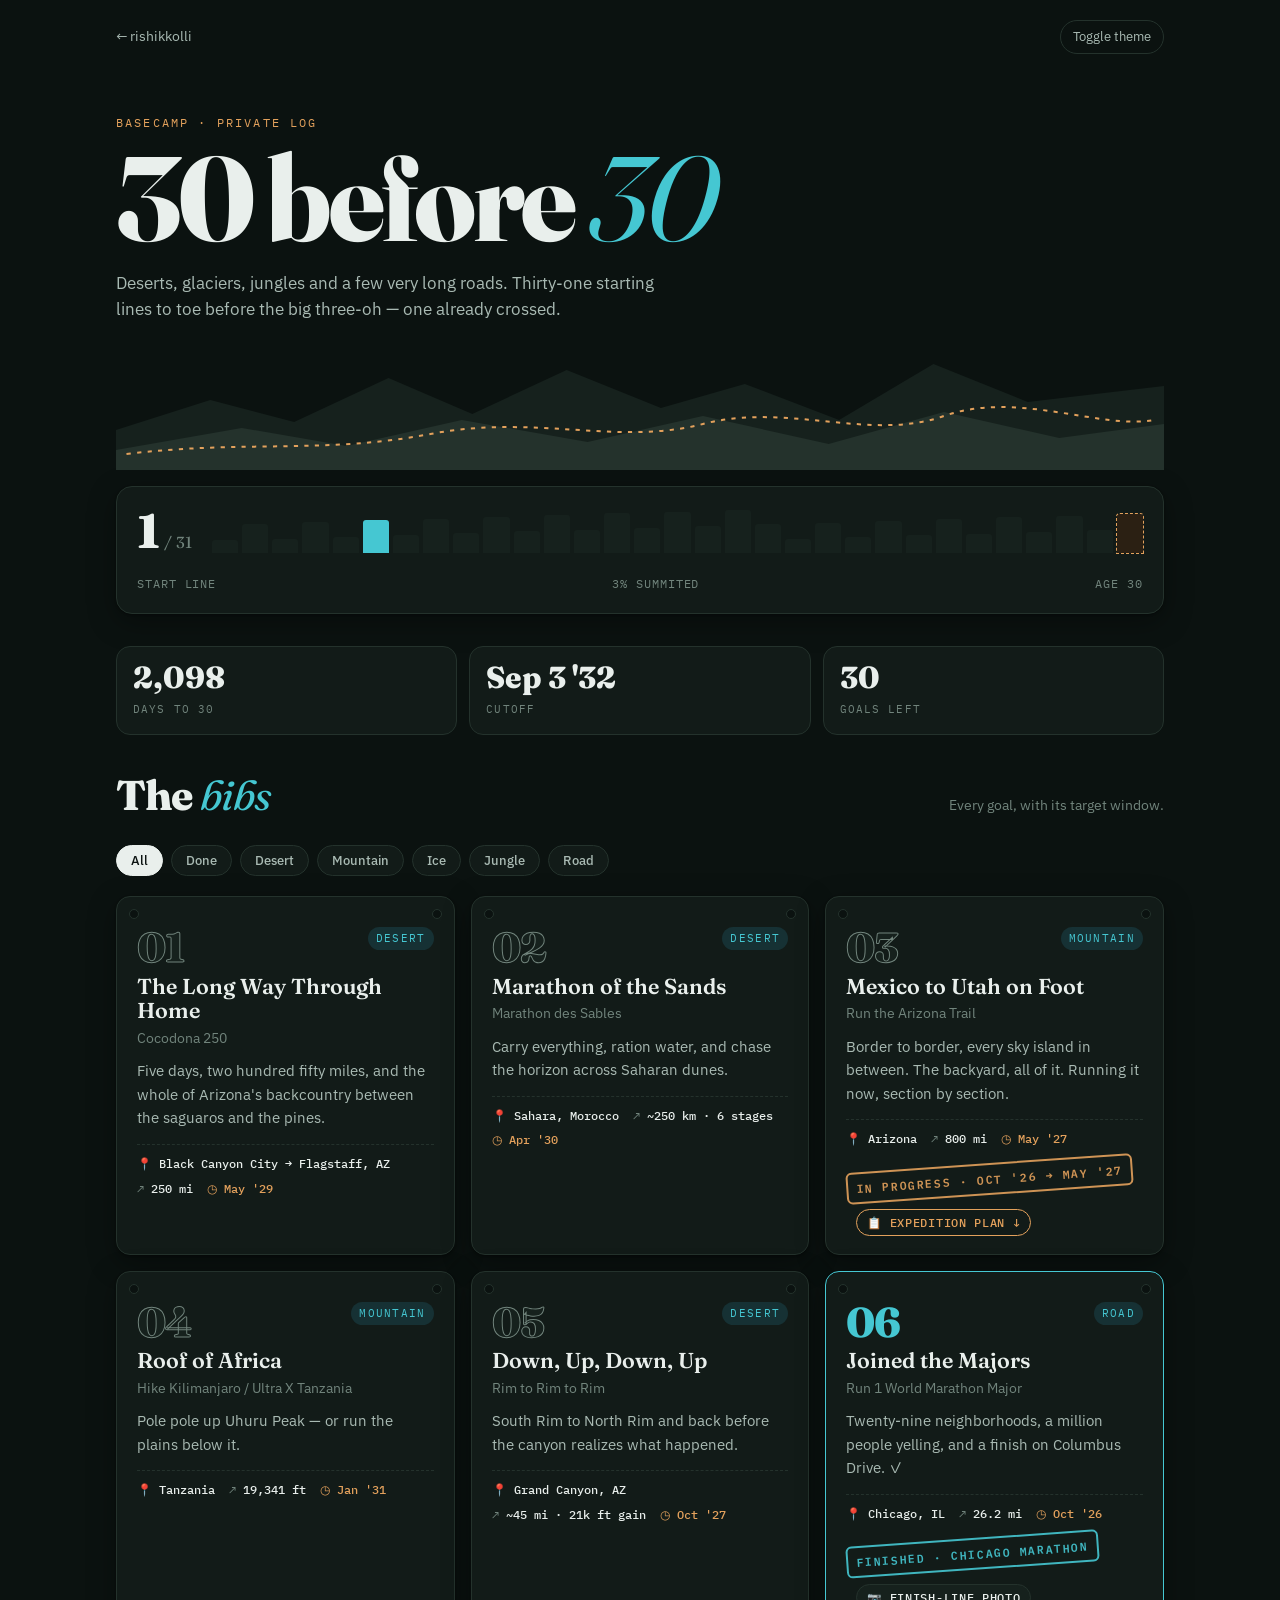
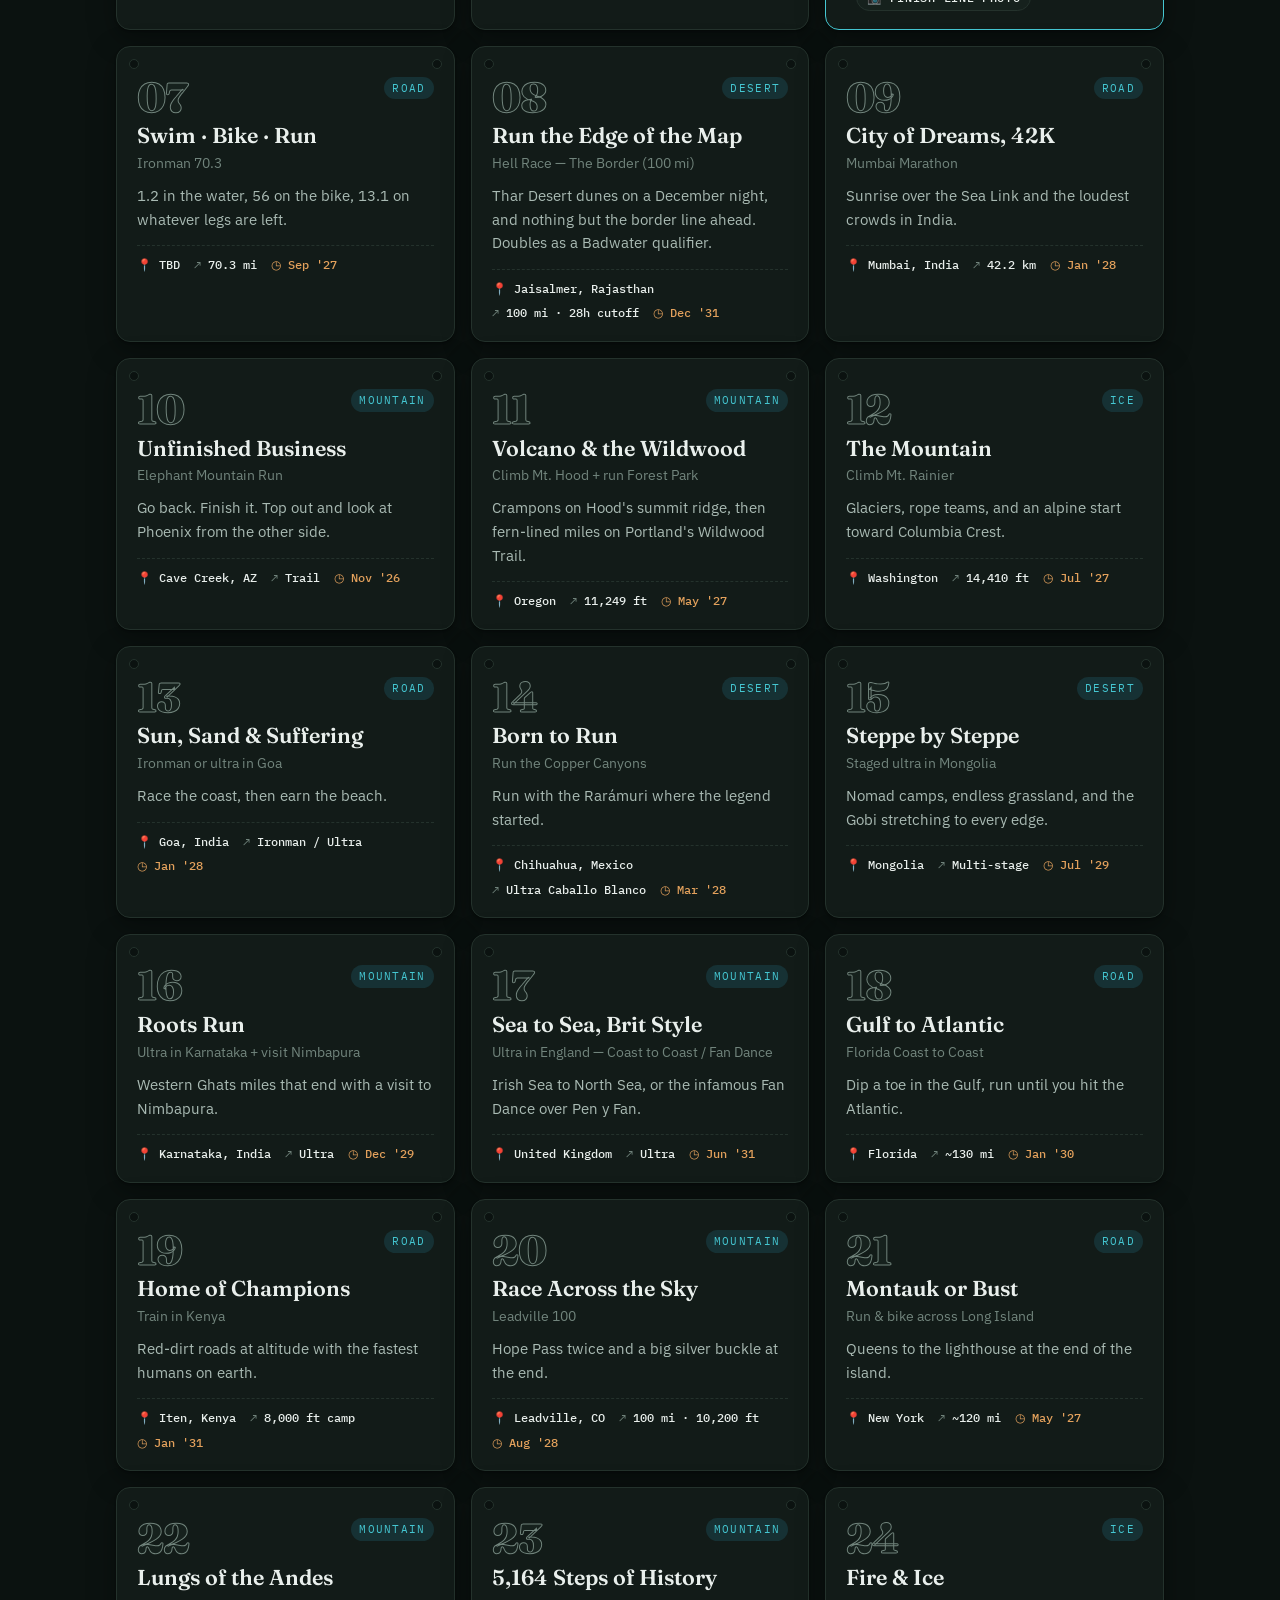
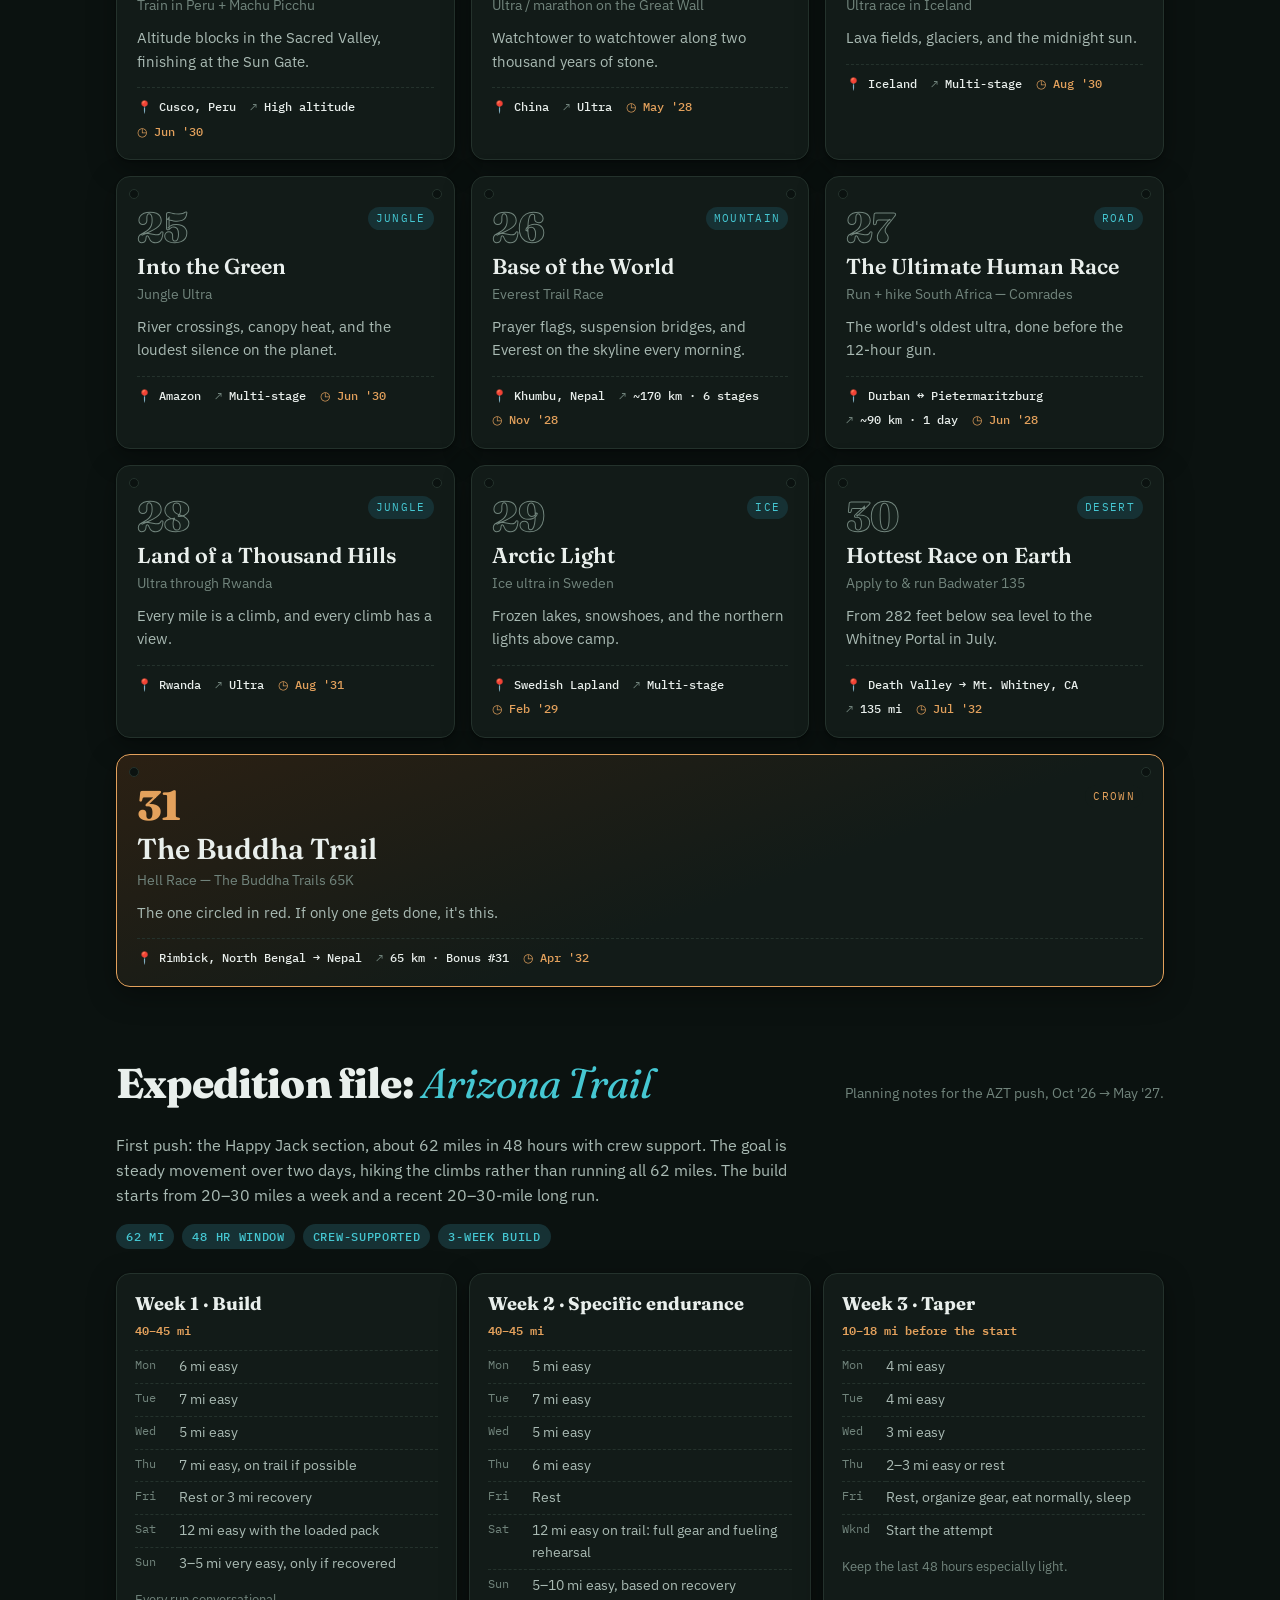
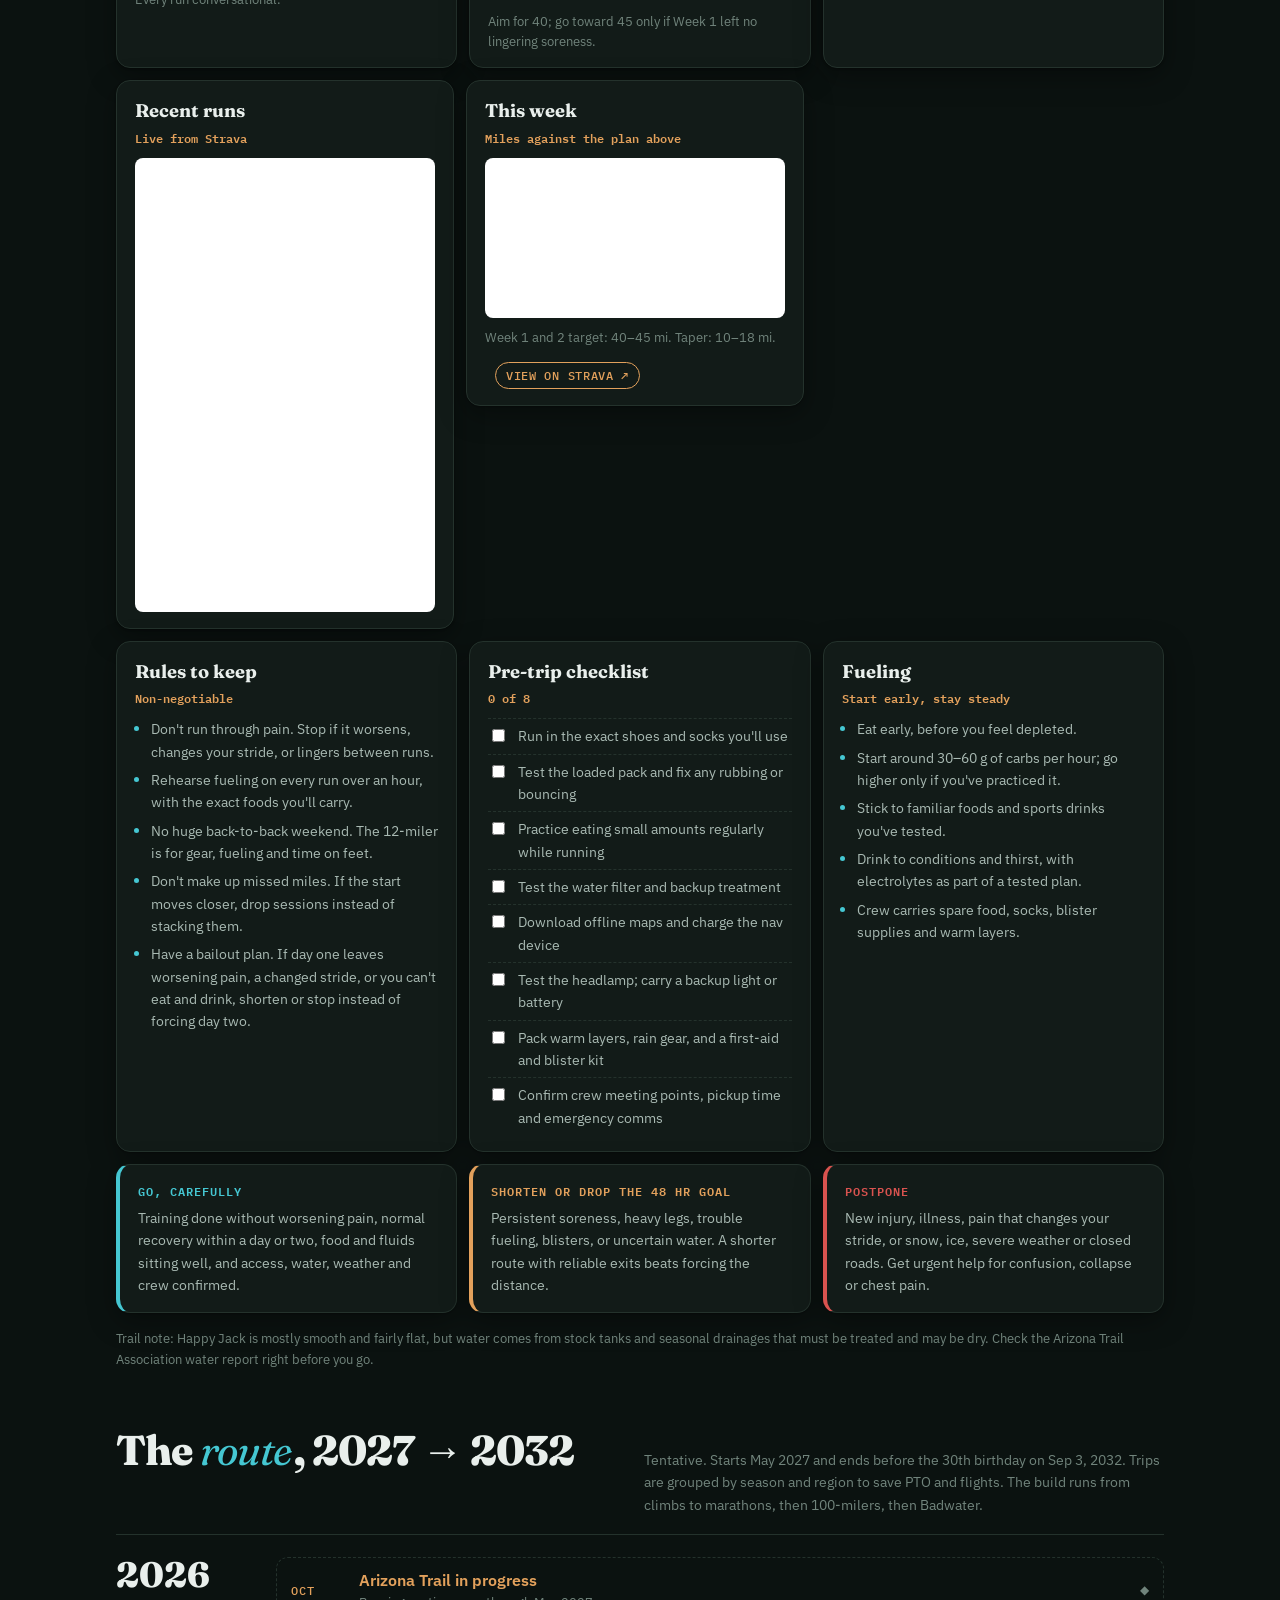
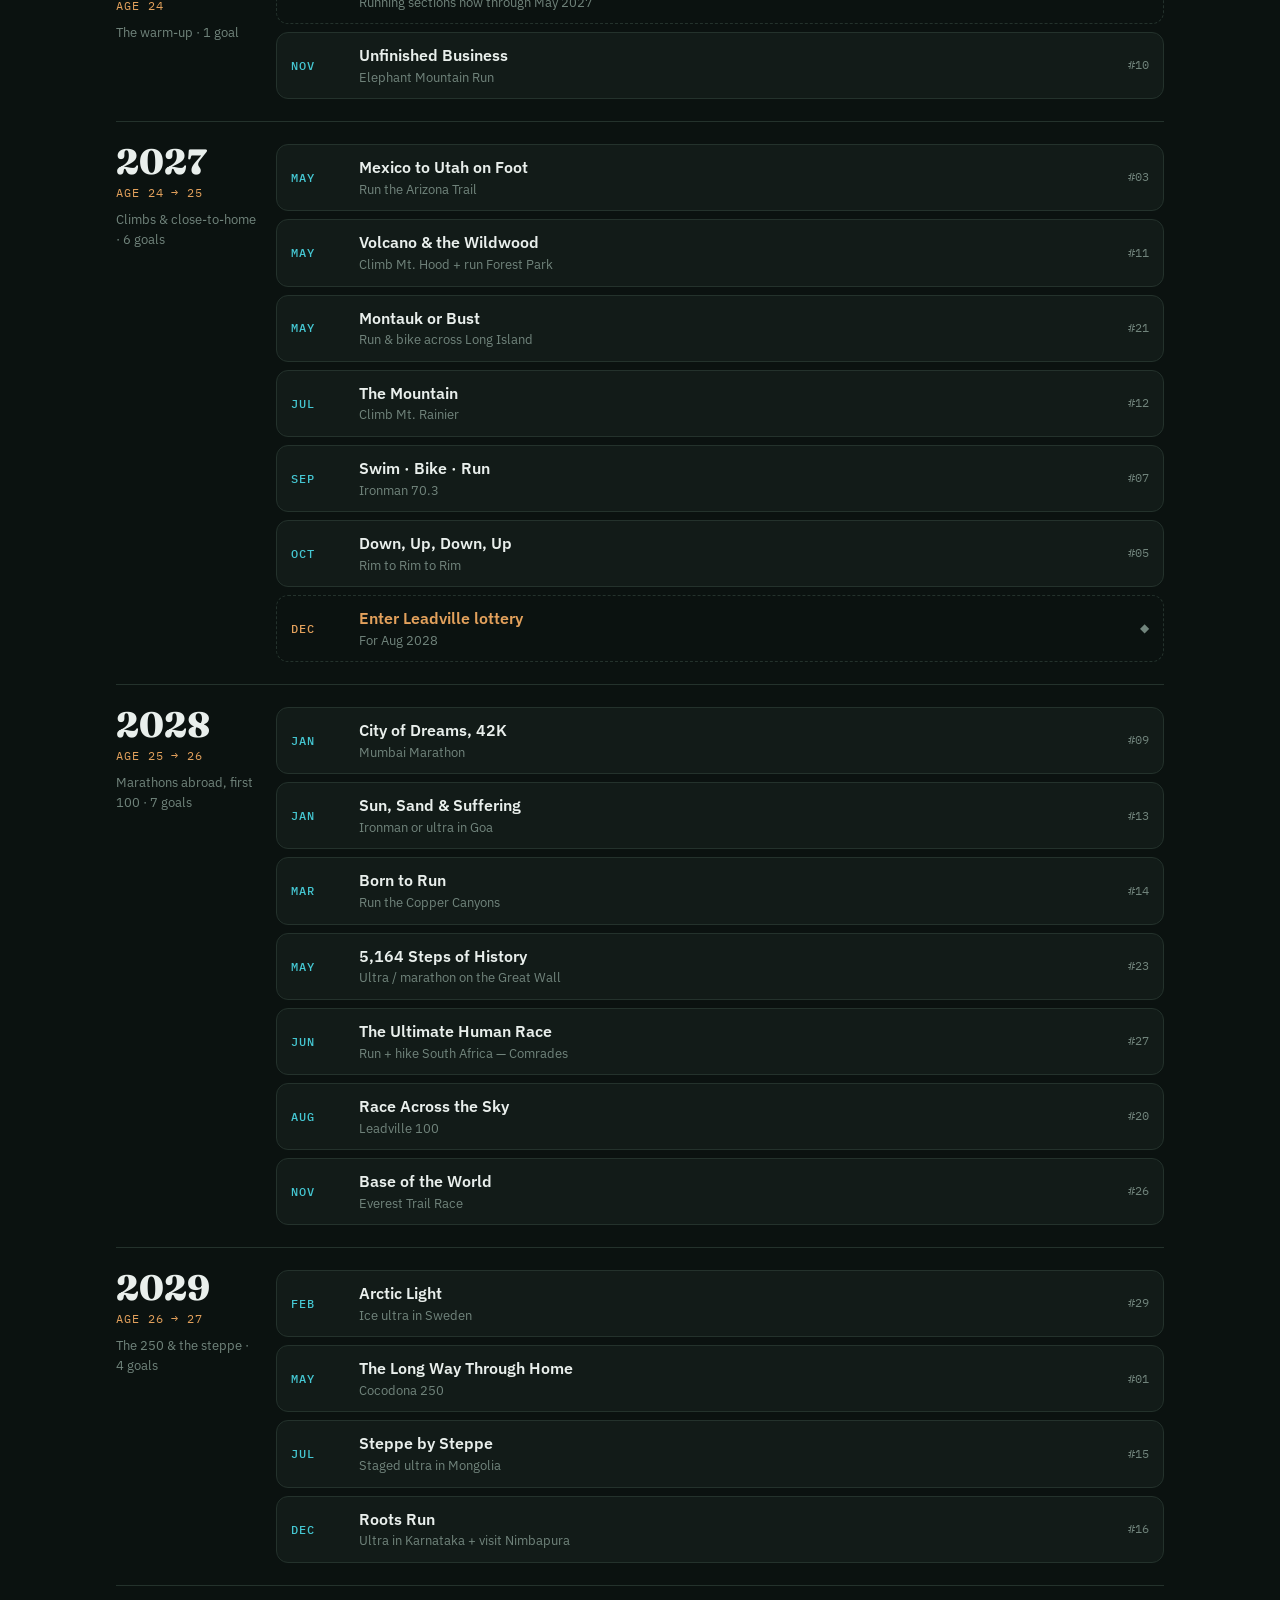
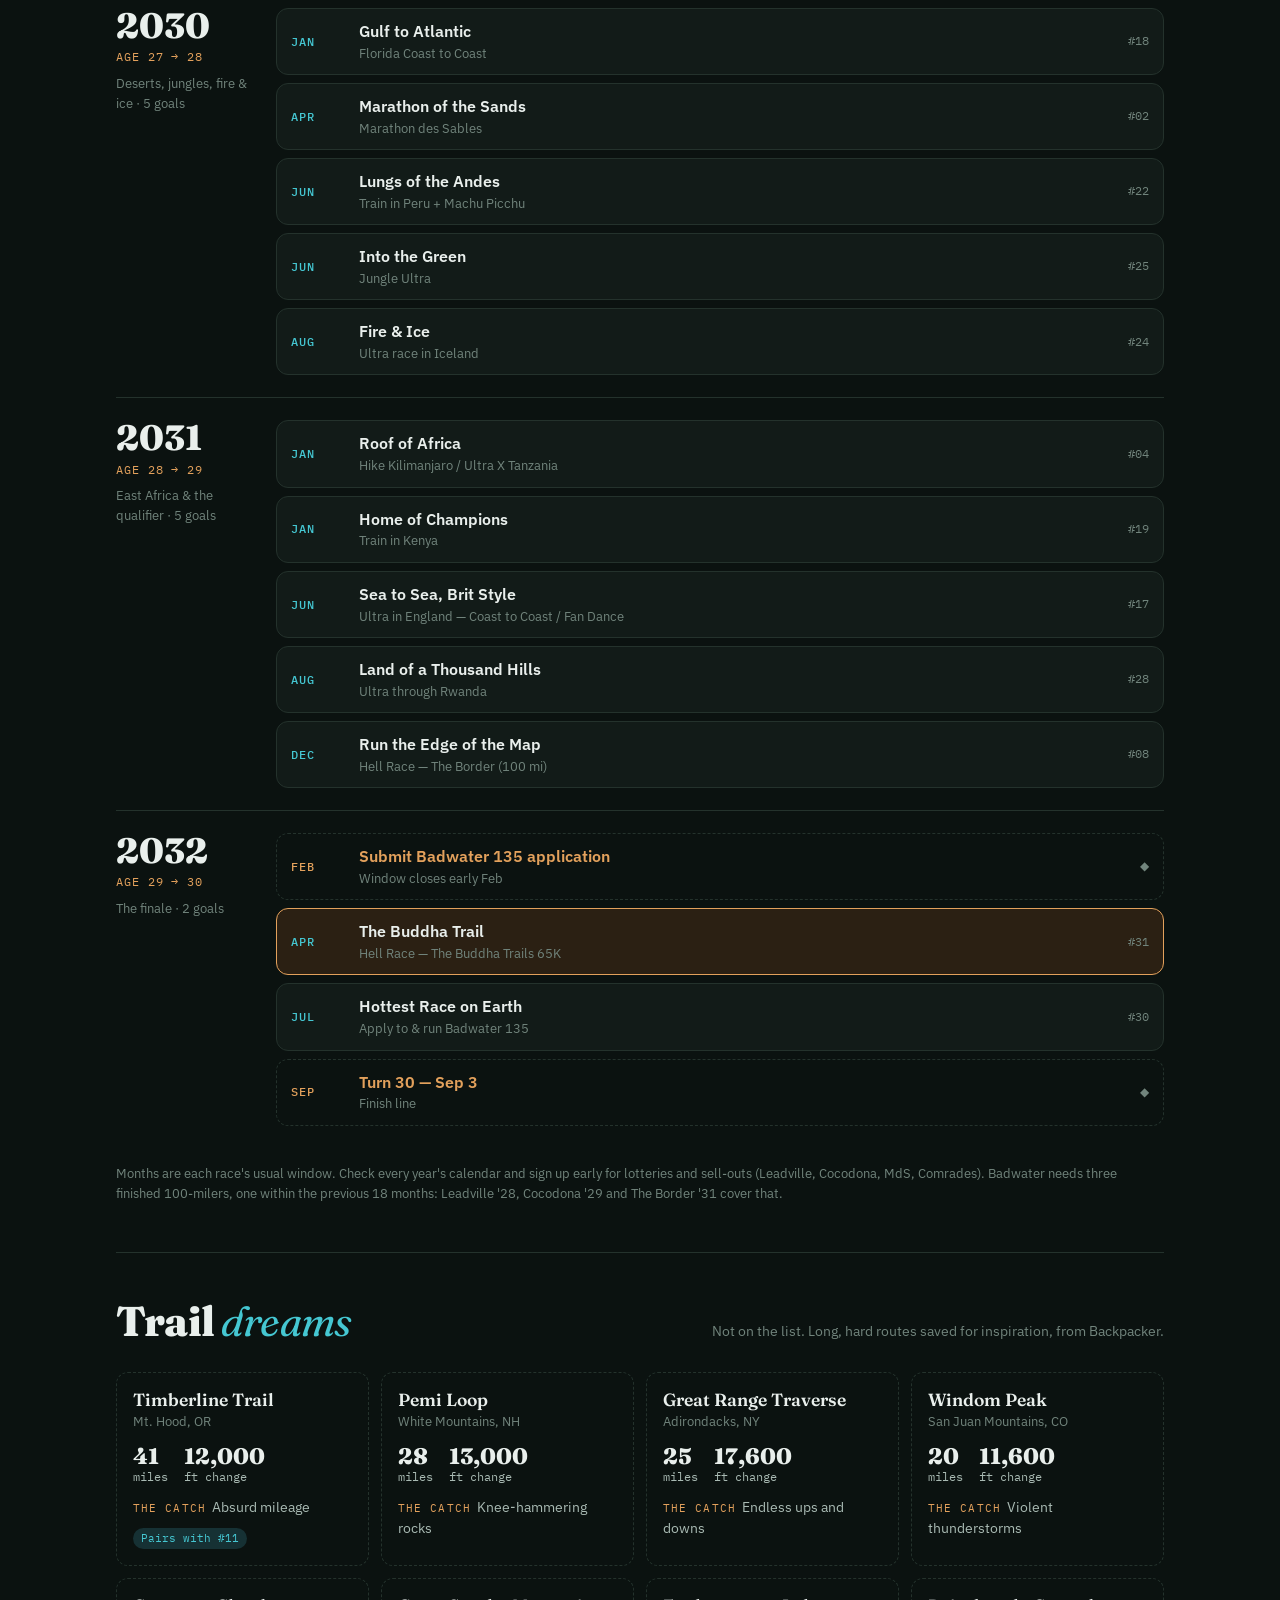
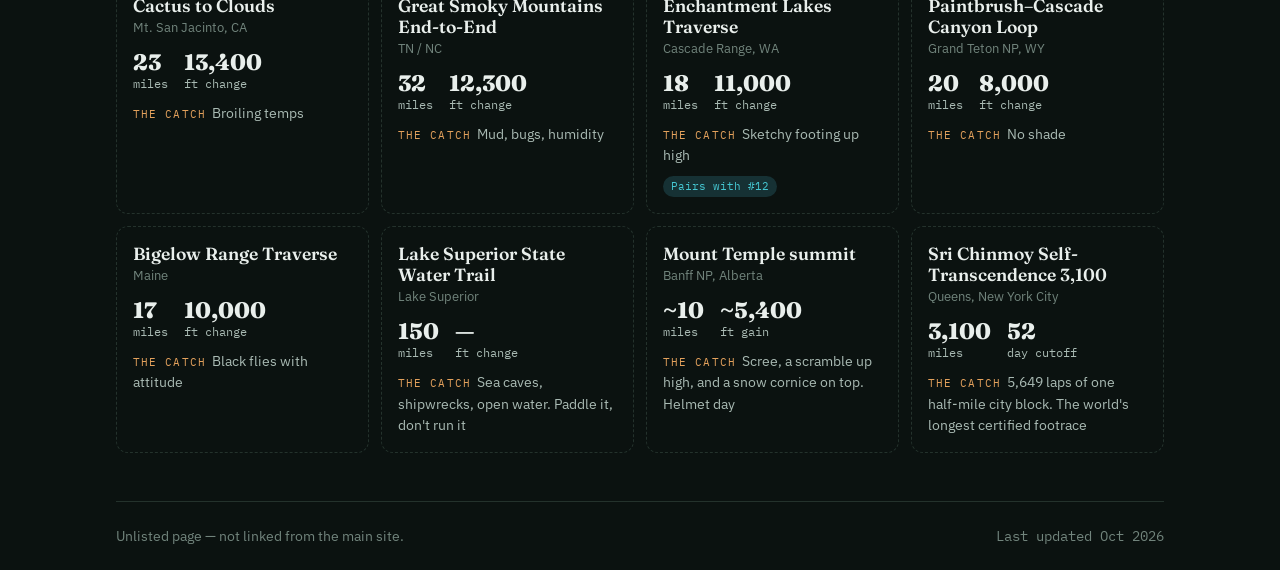
==== basecamp/index.html @ 57246eb9 "Basecamp: add Strava recent runs to AZT plan Co-Authored-By: Claude Opus 5.5 <noreply@anthropic.com>" ====
<!doctype html>
<html lang="en">
<head>
<meta charset="UTF-8" />
<meta name="viewport" content="width=device-width, initial-scale=1.0" />
<meta name="robots" content="noindex, nofollow, noarchive" />
<title>Basecamp · 30 Before 30</title>
<script>
  (function(){
    var theme = 'dark';
    try { var s = localStorage.getItem('theme'); if (s === 'dark' || s === 'light') theme = s; } catch(e){}
    document.documentElement.setAttribute('data-theme', theme);
  })();
</script>
<link rel="preconnect" href="https://fonts.googleapis.com">
<link rel="preconnect" href="https://fonts.gstatic.com" crossorigin>
<link href="https://fonts.googleapis.com/css2?family=Fraunces:ital,opsz,wght@0,9..144,400;0,9..144,600;0,9..144,800;1,9..144,400&family=IBM+Plex+Sans:wght@400;500;600&family=IBM+Plex+Mono:wght@400;500&display=swap" rel="stylesheet">
<style>
  :root{
    --bg:#F5F7F6; --surface:#FFFFFF; --surface-2:#EEF2F0;
    --ink:#16211E; --ink-soft:#48564F; --ink-faint:#7C8B84;
    --accent:#0E7C86; --accent-tint:#E3F1F1;
    --amber:#C97A2B; --amber-tint:#F7EADA;
    --line:#DCE3E0;
    --shadow:0 1px 2px rgba(15,30,26,.04),0 8px 24px rgba(15,30,26,.05);
  }
  @media (prefers-color-scheme: dark){
    :root:not([data-theme="light"]){
      --bg:#0B1210; --surface:#121B18; --surface-2:#16211D;
      --ink:#E9EFEC; --ink-soft:#A9BAB3; --ink-faint:#71847C;
      --accent:#45C7D2; --accent-tint:#163134;
      --amber:#E3A15C; --amber-tint:#2B2013;
      --line:#24322C;
      --shadow:0 1px 2px rgba(0,0,0,.3),0 8px 28px rgba(0,0,0,.35);
    }
  }
  :root[data-theme="dark"]{
    --bg:#0B1210; --surface:#121B18; --surface-2:#16211D;
    --ink:#E9EFEC; --ink-soft:#A9BAB3; --ink-faint:#71847C;
    --accent:#45C7D2; --accent-tint:#163134;
    --amber:#E3A15C; --amber-tint:#2B2013;
    --line:#24322C;
    --shadow:0 1px 2px rgba(0,0,0,.3),0 8px 28px rgba(0,0,0,.35);
  }
  *{box-sizing:border-box}
  @media (prefers-reduced-motion: reduce){*{animation:none!important;transition:none!important}}
  body{margin:0;background:var(--bg);color:var(--ink);font:16px/1.55 "IBM Plex Sans",ui-sans-serif,system-ui,sans-serif;-webkit-font-smoothing:antialiased}
  .wrap{max-width:1080px;margin:0 auto;padding:0 16px}
  .mono{font-family:"IBM Plex Mono",ui-monospace,Menlo,monospace}

  /* top bar */
  .bar{display:flex;justify-content:space-between;align-items:center;padding:20px 0}
  .bar a{color:var(--ink-soft);text-decoration:none;font-size:.85rem}
  .bar a:hover{color:var(--accent)}
  .toggle{background:none;border:1px solid var(--line);color:var(--ink-soft);border-radius:999px;padding:6px 12px;font:inherit;font-size:.8rem;cursor:pointer}

  /* hero */
  .hero{position:relative;padding:40px 0 24px;overflow:hidden}
  .eyebrow{font-family:"IBM Plex Mono",monospace;font-size:.75rem;letter-spacing:.18em;text-transform:uppercase;color:var(--amber)}
  h1{font-family:"Fraunces",Georgia,serif;font-weight:800;font-size:clamp(3rem,11vw,7.5rem);line-height:.9;letter-spacing:-.03em;margin:12px 0 18px}
  h1 em{font-style:italic;font-weight:400;color:var(--accent)}
  .lede{max-width:560px;color:var(--ink-soft);font-size:1.05rem;margin:0}
  .ridge{display:block;width:100%;height:120px;margin-top:28px;color:var(--line)}
  .ridge .far{fill:var(--surface-2)} .ridge .near{fill:var(--line)}
  .ridge .path{fill:none;stroke:var(--amber);stroke-width:2;stroke-dasharray:4 6}

  /* elevation progress */
  .progress{display:grid;grid-template-columns:auto 1fr;gap:20px;align-items:center;background:var(--surface);border:1px solid var(--line);border-radius:16px;padding:20px;box-shadow:var(--shadow);margin:-8px 0 32px}
  .count{font-family:"Fraunces",serif;font-size:3rem;font-weight:800;line-height:1}
  .count small{font-size:1rem;color:var(--ink-faint);font-weight:400}
  .track{display:flex;gap:4px;align-items:flex-end;height:44px}
  .track span{flex:1;background:var(--surface-2);border-radius:3px 3px 0 0;transition:background .2s}
  .track span.on{background:var(--accent)}
  .track span.crown{background:var(--amber-tint);outline:1px dashed var(--amber)}
  .plabel{grid-column:1/-1;display:flex;justify-content:space-between;font-family:"IBM Plex Mono",monospace;font-size:.72rem;color:var(--ink-faint);text-transform:uppercase;letter-spacing:.08em}

  /* filters */
  .filters{display:flex;flex-wrap:wrap;gap:8px;margin-bottom:20px}
  .chip{border:1px solid var(--line);background:var(--surface);color:var(--ink-soft);border-radius:999px;padding:6px 14px;font:500 .82rem "IBM Plex Sans",sans-serif;cursor:pointer}
  .chip[aria-pressed="true"]{background:var(--ink);color:var(--bg);border-color:var(--ink)}

  /* bib cards */
  .grid{display:grid;grid-template-columns:repeat(auto-fill,minmax(300px,1fr));gap:16px;padding-bottom:48px}
  .bib{position:relative;background:var(--surface);border:1px solid var(--line);border-radius:14px;padding:20px 20px 18px;box-shadow:var(--shadow);overflow:hidden;transition:transform .15s}
  .bib:hover{transform:translateY(-2px)}
  .bib::before,.bib::after{content:"";position:absolute;top:12px;width:8px;height:8px;border-radius:50%;background:var(--bg);border:1px solid var(--line)}
  .bib::before{left:12px}.bib::after{right:12px}
  .num{font-family:"Fraunces",serif;font-weight:800;font-size:2.6rem;line-height:1;color:var(--surface-2);-webkit-text-stroke:1px var(--ink-faint);letter-spacing:-.02em}
  .head{display:flex;justify-content:space-between;align-items:flex-start;gap:8px;margin:10px 0 6px}
  .terrain{font-family:"IBM Plex Mono",monospace;font-size:.68rem;letter-spacing:.12em;text-transform:uppercase;color:var(--accent);background:var(--accent-tint);padding:3px 8px;border-radius:999px;white-space:nowrap}
  .bib h3{font-family:"Fraunces",serif;font-size:1.35rem;line-height:1.15;font-weight:600;margin:0 0 4px}
  .real{font-size:.85rem;color:var(--ink-faint);margin:0 0 10px}
  .line{color:var(--ink-soft);font-size:.95rem;margin:0 0 14px}
  .meta{display:flex;flex-wrap:wrap;gap:6px 14px;font-family:"IBM Plex Mono",monospace;font-size:.75rem;color:var(--ink-faint);border-top:1px dashed var(--line);padding-top:10px}
  .meta b{color:var(--ink);font-weight:500}

  .bib.done{border-color:var(--accent)}
  .bib.done .num{color:var(--accent);-webkit-text-stroke:0}
  .stamp{display:inline-block;margin-top:14px;transform:rotate(-4deg);border:2px solid var(--accent);color:var(--accent);font:600 .72rem "IBM Plex Mono",monospace;letter-spacing:.14em;padding:4px 8px;border-radius:6px;text-transform:uppercase;opacity:.9;background:var(--surface)}

  .bib.crown{border:1px solid var(--amber);background:linear-gradient(160deg,var(--amber-tint),var(--surface) 60%);grid-column:1/-1}
  .bib.crown .num{color:var(--amber);-webkit-text-stroke:0}
  .bib.crown .terrain{color:var(--amber);background:var(--surface)}
  .bib.crown h3{font-size:1.8rem}

  /* section heads */
  .sec{display:flex;justify-content:space-between;align-items:baseline;flex-wrap:wrap;gap:8px;margin:8px 0 18px}
  .sec h2{font-family:"Fraunces",serif;font-weight:800;font-size:clamp(1.8rem,5vw,2.6rem);letter-spacing:-.02em;margin:0}
  .sec h2 em{font-style:italic;font-weight:400;color:var(--accent)}
  .sec p{margin:0;color:var(--ink-faint);font-size:.9rem;max-width:520px}

  /* countdown */
  .clock{display:grid;grid-template-columns:repeat(3,1fr);gap:12px;margin:0 0 28px}
  .clock div{background:var(--surface);border:1px solid var(--line);border-radius:14px;padding:14px 16px}
  .clock b{display:block;font-family:"Fraunces",serif;font-size:1.9rem;font-weight:800;line-height:1.1}
  .clock span{font-family:"IBM Plex Mono",monospace;font-size:.7rem;letter-spacing:.1em;text-transform:uppercase;color:var(--ink-faint)}

  /* timeline */
  .plan{padding-bottom:40px}
  .yr-row{display:grid;grid-template-columns:140px 1fr;gap:20px;padding:22px 0;border-top:1px solid var(--line)}
  .yr-h{position:sticky;top:12px;align-self:start}
  .yr-h b{display:block;font-family:"Fraunces",serif;font-size:2.2rem;font-weight:800;line-height:1}
  .yr-h span{font-family:"IBM Plex Mono",monospace;font-size:.72rem;color:var(--amber);letter-spacing:.08em;text-transform:uppercase}
  .yr-h small{display:block;color:var(--ink-faint);font-size:.8rem;margin-top:6px}
  .stops{list-style:none;margin:0;padding:0;display:grid;gap:8px}
  .stop{display:grid;grid-template-columns:56px 1fr auto;gap:12px;align-items:center;background:var(--surface);border:1px solid var(--line);border-radius:12px;padding:10px 14px}
  .stop .mo{font-family:"IBM Plex Mono",monospace;font-size:.78rem;font-weight:500;color:var(--accent);text-transform:uppercase;letter-spacing:.08em}
  .stop .ti{font-weight:600}
  .stop .ti small{display:block;font-weight:400;color:var(--ink-faint);font-size:.82rem}
  .stop .no{font-family:"IBM Plex Mono",monospace;font-size:.75rem;color:var(--ink-faint)}
  .stop.ms{background:transparent;border-style:dashed}
  .stop.ms .mo,.stop.ms .ti{color:var(--amber)}
  .stop.done{border-color:var(--accent)}
  .stop.crown{border-color:var(--amber);background:var(--amber-tint)}
  .note{color:var(--ink-faint);font-size:.82rem;margin:16px 0 0}
  .when{color:var(--amber)!important}

  /* trail dreams */
  .dreams{padding:8px 0 48px;border-top:1px solid var(--line);margin-top:8px}
  .dreams .sec{margin-top:28px}
  .dgrid{display:grid;grid-template-columns:repeat(auto-fill,minmax(240px,1fr));gap:12px}
  .dream{border:1px dashed var(--line);border-radius:12px;padding:16px;background:transparent}
  .dream h4{font-family:"Fraunces",serif;font-weight:600;font-size:1.1rem;line-height:1.2;margin:0 0 2px}
  .dream .loc{font-size:.8rem;color:var(--ink-faint);margin:0 0 12px}
  .dream .nums{display:flex;gap:16px;font-family:"IBM Plex Mono",monospace;font-size:.75rem;color:var(--ink-soft);margin-bottom:10px}
  .dream .nums b{display:block;font-family:"Fraunces",serif;font-size:1.4rem;font-weight:800;color:var(--ink);line-height:1.1}
  .dream .catch{font-size:.85rem;color:var(--ink-soft);margin:0}
  .dream .catch span{font-family:"IBM Plex Mono",monospace;font-size:.68rem;letter-spacing:.1em;text-transform:uppercase;color:var(--amber);margin-right:6px}
  .dream .pair{display:inline-block;margin-top:10px;font-family:"IBM Plex Mono",monospace;font-size:.68rem;color:var(--accent);background:var(--accent-tint);padding:2px 8px;border-radius:999px}

  /* finish-line photo */
  .bib.has-photo{cursor:pointer}
  .photo-btn{display:inline-flex;align-items:center;gap:6px;margin:14px 0 0 10px;font:500 .72rem "IBM Plex Mono",monospace;letter-spacing:.06em;text-transform:uppercase;color:var(--ink);background:var(--surface-2);border:1px solid var(--line);border-radius:999px;padding:5px 10px;cursor:pointer}
  .photo-btn:hover{border-color:var(--accent);color:var(--accent)}
  .lb{position:fixed;inset:0;z-index:50;background:rgba(5,8,7,.88);backdrop-filter:blur(4px);display:none;align-items:center;justify-content:center;padding:24px 16px}
  .lb.open{display:flex}
  .lb figure{margin:0;max-width:min(560px,100%);text-align:center}
  .lb img{display:block;width:100%;max-height:82vh;object-fit:contain;border-radius:12px;box-shadow:0 24px 60px rgba(0,0,0,.5)}
  .lb figcaption{margin-top:12px;color:#E9EFEC;font:500 .78rem "IBM Plex Mono",monospace;letter-spacing:.06em}
  .lb-x{position:absolute;top:16px;right:16px;width:40px;height:40px;border-radius:50%;border:1px solid rgba(255,255,255,.3);background:rgba(255,255,255,.12);color:#fff;font-size:1.4rem;line-height:1;cursor:pointer}

  /* AZT expedition file */
  .xp{padding:8px 0 40px}
  .xp-lede{color:var(--ink-soft);max-width:680px;margin:0 0 16px}
  .xp-meta{display:flex;flex-wrap:wrap;gap:8px;margin:0 0 24px}
  .xp-meta span{font:500 .72rem "IBM Plex Mono",monospace;letter-spacing:.06em;text-transform:uppercase;padding:5px 10px;border-radius:999px;background:var(--accent-tint);color:var(--accent)}
  .xp-weeks,.xp-row,.xp-go{display:grid;grid-template-columns:repeat(auto-fit,minmax(250px,1fr));gap:12px;margin-bottom:12px}
  .xp-card{background:var(--surface);border:1px solid var(--line);border-radius:14px;padding:16px 18px;box-shadow:var(--shadow)}
  .xp-strava{display:flex;flex-wrap:wrap;gap:12px;margin-bottom:12px;align-items:flex-start}
  .xp-strava-card{flex:0 1 auto;max-width:100%}
  .xp-strava-card iframe{display:block;max-width:100%;border:0;border-radius:8px;background:#fff}
  .strava-link{margin:12px 0 0;color:#FC4C02;border-color:#FC4C02}
  .xp-card h3{font-family:"Fraunces",serif;font-size:1.15rem;margin:0}
  .xp-card .tot{font:600 .78rem "IBM Plex Mono",monospace;color:var(--amber);margin:2px 0 10px}
  .xp-card table{width:100%;border-collapse:collapse;font-size:.88rem}
  .xp-card td{padding:5px 0;border-top:1px dashed var(--line);color:var(--ink-soft);vertical-align:top}
  .xp-card td:first-child{font-family:"IBM Plex Mono",monospace;font-size:.75rem;color:var(--ink-faint);width:44px}
  .xp-card .fine{font-size:.8rem;color:var(--ink-faint);margin:10px 0 0}
  .xp-card ul{margin:0;padding-left:1.1em;color:var(--ink-soft);font-size:.9rem;line-height:1.55}
  .xp-card li{margin-bottom:6px}
  .xp-card li::marker{color:var(--accent)}
  .xp-check label{display:flex;gap:10px;align-items:flex-start;padding:6px 0;border-top:1px dashed var(--line);font-size:.9rem;color:var(--ink-soft);cursor:pointer}
  .xp-check input{accent-color:var(--accent);margin-top:4px}
  .xp-check input:checked + span{text-decoration:line-through;color:var(--ink-faint)}
  .xp-go .xp-card{border-left:4px solid var(--g)}
  .xp-go h4{margin:0 0 6px;font:600 .78rem "IBM Plex Mono",monospace;letter-spacing:.08em;text-transform:uppercase;color:var(--g)}
  .xp-go p{margin:0;color:var(--ink-soft);font-size:.9rem;line-height:1.55}
  .plan-link{display:inline-flex;margin:14px 0 0 10px;font:500 .72rem "IBM Plex Mono",monospace;letter-spacing:.06em;text-transform:uppercase;color:var(--amber);border:1px solid var(--amber);border-radius:999px;padding:5px 10px;text-decoration:none}
  .plan-link:hover{background:var(--amber-tint)}

  footer{border-top:1px solid var(--line);padding:24px 0 48px;color:var(--ink-faint);font-size:.85rem;display:flex;justify-content:space-between;flex-wrap:wrap;gap:8px}
  @media (max-width:640px){.yr-row{grid-template-columns:1fr;gap:12px}.yr-h{position:static}.stop{grid-template-columns:44px 1fr auto;padding:10px 12px}.clock b{font-size:1.4rem}}
  @media (max-width:520px){.progress{grid-template-columns:1fr}.track{height:32px}.grid{grid-template-columns:1fr}}
</style>
</head>
<body>
<div class="wrap">
  <nav class="bar">
    <a href="/">← rishikkolli</a>
    <button class="toggle" id="toggle" type="button">Toggle theme</button>
  </nav>

  <header class="hero">
    <div class="eyebrow">Basecamp · private log</div>
    <h1>30 before <em>30</em></h1>
    <p class="lede">Deserts, glaciers, jungles and a few very long roads. Thirty-one starting lines to toe before the big three-oh — one already crossed.</p>
    <svg class="ridge" viewBox="0 0 1000 120" preserveAspectRatio="none" aria-hidden="true">
      <path class="far" d="M0 120 L0 80 L90 50 L170 72 L260 28 L340 64 L430 20 L520 58 L600 34 L690 70 L780 14 L870 52 L1000 36 L1000 120 Z"/>
      <path class="near" d="M0 120 L0 100 L120 78 L220 96 L330 70 L450 92 L560 66 L680 94 L790 62 L900 88 L1000 74 L1000 120 Z"/>
      <path class="path" d="M10 104 C120 90 200 104 300 84 S480 96 560 74 S720 92 790 66 S940 80 990 70"/>
    </svg>
  </header>

  <section class="progress" aria-label="Progress">
    <div class="count"><span id="done">0</span><small> / <span id="total">0</span></small></div>
    <div class="track" id="track"></div>
    <div class="plabel"><span>Start line</span><span id="pct"></span><span>Age 30</span></div>
  </section>

  <div class="clock" aria-label="Countdown to 30">
    <div><b id="cd-days">—</b><span>Days to 30</span></div>
    <div><b>Sep 3 '32</b><span>Cutoff</span></div>
    <div><b id="cd-left">30</b><span>Goals left</span></div>
  </div>

  <div class="sec">
    <h2>The <em>bibs</em></h2>
    <p>Every goal, with its target window.</p>
  </div>
  <div class="filters" id="filters"></div>
  <main class="grid" id="grid"></main>

  <section class="xp" id="azt-plan" aria-label="Arizona Trail expedition plan">
    <div class="sec">
      <h2>Expedition file: <em>Arizona Trail</em></h2>
      <p>Planning notes for the AZT push, Oct '26 → May '27.</p>
    </div>
    <p class="xp-lede">First push: the Happy Jack section, about 62 miles in 48 hours with crew support. The goal is steady movement over two days, hiking the climbs rather than running all 62 miles. The build starts from 20–30 miles a week and a recent 20–30-mile long run.</p>
    <div class="xp-meta"><span>62 mi</span><span>48 hr window</span><span>Crew-supported</span><span>3-week build</span></div>

    <div class="xp-weeks">
      <div class="xp-card"><h3>Week 1 · Build</h3><div class="tot">40–45 mi</div>
        <table>
          <tr><td>Mon</td><td>6 mi easy</td></tr>
          <tr><td>Tue</td><td>7 mi easy</td></tr>
          <tr><td>Wed</td><td>5 mi easy</td></tr>
          <tr><td>Thu</td><td>7 mi easy, on trail if possible</td></tr>
          <tr><td>Fri</td><td>Rest or 3 mi recovery</td></tr>
          <tr><td>Sat</td><td>12 mi easy with the loaded pack</td></tr>
          <tr><td>Sun</td><td>3–5 mi very easy, only if recovered</td></tr>
        </table>
        <p class="fine">Every run conversational.</p>
      </div>
      <div class="xp-card"><h3>Week 2 · Specific endurance</h3><div class="tot">40–45 mi</div>
        <table>
          <tr><td>Mon</td><td>5 mi easy</td></tr>
          <tr><td>Tue</td><td>7 mi easy</td></tr>
          <tr><td>Wed</td><td>5 mi easy</td></tr>
          <tr><td>Thu</td><td>6 mi easy</td></tr>
          <tr><td>Fri</td><td>Rest</td></tr>
          <tr><td>Sat</td><td>12 mi easy on trail: full gear and fueling rehearsal</td></tr>
          <tr><td>Sun</td><td>5–10 mi easy, based on recovery</td></tr>
        </table>
        <p class="fine">Aim for 40; go toward 45 only if Week 1 left no lingering soreness.</p>
      </div>
      <div class="xp-card"><h3>Week 3 · Taper</h3><div class="tot">10–18 mi before the start</div>
        <table>
          <tr><td>Mon</td><td>4 mi easy</td></tr>
          <tr><td>Tue</td><td>4 mi easy</td></tr>
          <tr><td>Wed</td><td>3 mi easy</td></tr>
          <tr><td>Thu</td><td>2–3 mi easy or rest</td></tr>
          <tr><td>Fri</td><td>Rest, organize gear, eat normally, sleep</td></tr>
          <tr><td>Wknd</td><td>Start the attempt</td></tr>
        </table>
        <p class="fine">Keep the last 48 hours especially light.</p>
      </div>
    </div>

    <div class="xp-strava" aria-label="Recent runs from Strava">
      <div class="xp-card xp-strava-card"><h3>Recent runs</h3><div class="tot">Live from Strava</div>
        <iframe title="Latest runs on Strava" height="454" width="300" frameborder="0" allowtransparency="true" scrolling="no" loading="lazy" src="https://www.strava.com/athletes/122291941/latest-rides/38bc1f41ac59acb877aff5b8bf8d0d19e57c2a24"></iframe>
      </div>
      <div class="xp-card xp-strava-card"><h3>This week</h3><div class="tot">Miles against the plan above</div>
        <iframe title="This week's Strava totals" height="160" width="300" frameborder="0" allowtransparency="true" scrolling="no" loading="lazy" src="https://www.strava.com/athletes/122291941/activity-summary/38bc1f41ac59acb877aff5b8bf8d0d19e57c2a24"></iframe>
        <p class="fine">Week 1 and 2 target: 40–45 mi. Taper: 10–18 mi.</p>
        <a class="plan-link strava-link" href="https://www.strava.com/athletes/122291941" target="_blank" rel="noopener">View on Strava ↗</a>
      </div>
    </div>

    <div class="xp-row">
      <div class="xp-card"><h3>Rules to keep</h3><div class="tot">Non-negotiable</div>
        <ul>
          <li>Don't run through pain. Stop if it worsens, changes your stride, or lingers between runs.</li>
          <li>Rehearse fueling on every run over an hour, with the exact foods you'll carry.</li>
          <li>No huge back-to-back weekend. The 12-miler is for gear, fueling and time on feet.</li>
          <li>Don't make up missed miles. If the start moves closer, drop sessions instead of stacking them.</li>
          <li>Have a bailout plan. If day one leaves worsening pain, a changed stride, or you can't eat and drink, shorten or stop instead of forcing day two.</li>
        </ul>
      </div>
      <div class="xp-card xp-check" id="xp-check"><h3>Pre-trip checklist</h3><div class="tot" id="xp-count">0 of 8</div>
        <label><input type="checkbox"><span>Run in the exact shoes and socks you'll use</span></label>
        <label><input type="checkbox"><span>Test the loaded pack and fix any rubbing or bouncing</span></label>
        <label><input type="checkbox"><span>Practice eating small amounts regularly while running</span></label>
        <label><input type="checkbox"><span>Test the water filter and backup treatment</span></label>
        <label><input type="checkbox"><span>Download offline maps and charge the nav device</span></label>
        <label><input type="checkbox"><span>Test the headlamp; carry a backup light or battery</span></label>
        <label><input type="checkbox"><span>Pack warm layers, rain gear, and a first-aid and blister kit</span></label>
        <label><input type="checkbox"><span>Confirm crew meeting points, pickup time and emergency comms</span></label>
      </div>
      <div class="xp-card"><h3>Fueling</h3><div class="tot">Start early, stay steady</div>
        <ul>
          <li>Eat early, before you feel depleted.</li>
          <li>Start around 30–60 g of carbs per hour; go higher only if you've practiced it.</li>
          <li>Stick to familiar foods and sports drinks you've tested.</li>
          <li>Drink to conditions and thirst, with electrolytes as part of a tested plan.</li>
          <li>Crew carries spare food, socks, blister supplies and warm layers.</li>
        </ul>
      </div>
    </div>

    <div class="xp-go">
      <div class="xp-card" style="--g:var(--accent)"><h4>Go, carefully</h4><p>Training done without worsening pain, normal recovery within a day or two, food and fluids sitting well, and access, water, weather and crew confirmed.</p></div>
      <div class="xp-card" style="--g:var(--amber)"><h4>Shorten or drop the 48 hr goal</h4><p>Persistent soreness, heavy legs, trouble fueling, blisters, or uncertain water. A shorter route with reliable exits beats forcing the distance.</p></div>
      <div class="xp-card" style="--g:#D9534F"><h4>Postpone</h4><p>New injury, illness, pain that changes your stride, or snow, ice, severe weather or closed roads. Get urgent help for confusion, collapse or chest pain.</p></div>
    </div>
    <p class="note">Trail note: Happy Jack is mostly smooth and fairly flat, but water comes from stock tanks and seasonal drainages that must be treated and may be dry. Check the Arizona Trail Association water report right before you go.</p>
  </section>

  <section class="plan" aria-label="Schedule">
    <div class="sec">
      <h2>The <em>route</em>, 2027 → 2032</h2>
      <p>Tentative. Starts May 2027 and ends before the 30th birthday on Sep 3, 2032. Trips are grouped by season and region to save PTO and flights. The build runs from climbs to marathons, then 100-milers, then Badwater.</p>
    </div>
    <div id="plan"></div>
    <p class="note">Months are each race's usual window. Check every year's calendar and sign up early for lotteries and sell-outs (Leadville, Cocodona, MdS, Comrades). Badwater needs three finished 100-milers, one within the previous 18 months: Leadville '28, Cocodona '29 and The Border '31 cover that.</p>
  </section>

  <section class="dreams" aria-label="Trails of interest">
    <div class="sec">
      <h2>Trail <em>dreams</em></h2>
      <p>Not on the list. Long, hard routes saved for inspiration, from Backpacker.</p>
    </div>
    <div class="dgrid" id="dreams"></div>
  </section>

  <footer>
    <span>Unlisted page — not linked from the main site.</span>
    <span class="mono">Last updated Oct 2026</span>
  </footer>
</div>

<div class="lb" id="lb" role="dialog" aria-modal="true" aria-label="Photo">
  <button class="lb-x" id="lbx" type="button" aria-label="Close">×</button>
  <figure><img id="lbimg" alt=""><figcaption id="lbcap"></figcaption></figure>
</div>

<script>
const goals = [
  {when:"2029-05", t:"The Long Way Through Home", r:"Cocodona 250", w:"Black Canyon City → Flagstaff, AZ", k:"Desert", d:"250 mi", line:"Five days, two hundred fifty miles, and the whole of Arizona's backcountry between the saguaros and the pines."},
  {when:"2030-04", t:"Marathon of the Sands", r:"Marathon des Sables", w:"Sahara, Morocco", k:"Desert", d:"~250 km · 6 stages", line:"Carry everything, ration water, and chase the horizon across Saharan dunes."},
  {when:"2027-05", prog:"Oct '26 → May '27", plan:"#azt-plan", t:"Mexico to Utah on Foot", r:"Run the Arizona Trail", w:"Arizona", k:"Mountain", d:"800 mi", line:"Border to border, every sky island in between. The backyard, all of it. Running it now, section by section."},
  {when:"2031-01", t:"Roof of Africa", r:"Hike Kilimanjaro / Ultra X Tanzania", w:"Tanzania", k:"Mountain", d:"19,341 ft", line:"Pole pole up Uhuru Peak — or run the plains below it."},
  {when:"2027-10", t:"Down, Up, Down, Up", r:"Rim to Rim to Rim", w:"Grand Canyon, AZ", k:"Desert", d:"~45 mi · 21k ft gain", line:"South Rim to North Rim and back before the canyon realizes what happened."},
  {when:"2026-10", t:"Joined the Majors", r:"Run 1 World Marathon Major", w:"Chicago, IL", k:"Road", d:"26.2 mi", done:"Chicago Marathon", photo:"memories/chicago-2026.webp", photoCap:"Finish stretch · Chicago Marathon · October 2026", line:"Twenty-nine neighborhoods, a million people yelling, and a finish on Columbus Drive. ✓"},
  {when:"2027-09", t:"Swim · Bike · Run", r:"Ironman 70.3", w:"TBD", k:"Road", d:"70.3 mi", line:"1.2 in the water, 56 on the bike, 13.1 on whatever legs are left."},
  {when:"2031-12", t:"Run the Edge of the Map", r:"Hell Race — The Border (100 mi)", w:"Jaisalmer, Rajasthan", k:"Desert", d:"100 mi · 28h cutoff", line:"Thar Desert dunes on a December night, and nothing but the border line ahead. Doubles as a Badwater qualifier."},
  {when:"2028-01", t:"City of Dreams, 42K", r:"Mumbai Marathon", w:"Mumbai, India", k:"Road", d:"42.2 km", line:"Sunrise over the Sea Link and the loudest crowds in India."},
  {when:"2026-11", t:"Unfinished Business", r:"Elephant Mountain Run", w:"Cave Creek, AZ", k:"Mountain", d:"Trail", line:"Go back. Finish it. Top out and look at Phoenix from the other side."},
  {when:"2027-05", t:"Volcano & the Wildwood", r:"Climb Mt. Hood + run Forest Park", w:"Oregon", k:"Mountain", d:"11,249 ft", line:"Crampons on Hood's summit ridge, then fern-lined miles on Portland's Wildwood Trail."},
  {when:"2027-07", t:"The Mountain", r:"Climb Mt. Rainier", w:"Washington", k:"Ice", d:"14,410 ft", line:"Glaciers, rope teams, and an alpine start toward Columbia Crest."},
  {when:"2028-01", t:"Sun, Sand & Suffering", r:"Ironman or ultra in Goa", w:"Goa, India", k:"Road", d:"Ironman / Ultra", line:"Race the coast, then earn the beach."},
  {when:"2028-03", t:"Born to Run", r:"Run the Copper Canyons", w:"Chihuahua, Mexico", k:"Desert", d:"Ultra Caballo Blanco", line:"Run with the Rarámuri where the legend started."},
  {when:"2029-07", t:"Steppe by Steppe", r:"Staged ultra in Mongolia", w:"Mongolia", k:"Desert", d:"Multi-stage", line:"Nomad camps, endless grassland, and the Gobi stretching to every edge."},
  {when:"2029-12", t:"Roots Run", r:"Ultra in Karnataka + visit Nimbapura", w:"Karnataka, India", k:"Mountain", d:"Ultra", line:"Western Ghats miles that end with a visit to Nimbapura."},
  {when:"2031-06", t:"Sea to Sea, Brit Style", r:"Ultra in England — Coast to Coast / Fan Dance", w:"United Kingdom", k:"Mountain", d:"Ultra", line:"Irish Sea to North Sea, or the infamous Fan Dance over Pen y Fan."},
  {when:"2030-01", t:"Gulf to Atlantic", r:"Florida Coast to Coast", w:"Florida", k:"Road", d:"~130 mi", line:"Dip a toe in the Gulf, run until you hit the Atlantic."},
  {when:"2031-01", t:"Home of Champions", r:"Train in Kenya", w:"Iten, Kenya", k:"Road", d:"8,000 ft camp", line:"Red-dirt roads at altitude with the fastest humans on earth."},
  {when:"2028-08", t:"Race Across the Sky", r:"Leadville 100", w:"Leadville, CO", k:"Mountain", d:"100 mi · 10,200 ft", line:"Hope Pass twice and a big silver buckle at the end."},
  {when:"2027-05", t:"Montauk or Bust", r:"Run & bike across Long Island", w:"New York", k:"Road", d:"~120 mi", line:"Queens to the lighthouse at the end of the island."},
  {when:"2030-06", t:"Lungs of the Andes", r:"Train in Peru + Machu Picchu", w:"Cusco, Peru", k:"Mountain", d:"High altitude", line:"Altitude blocks in the Sacred Valley, finishing at the Sun Gate."},
  {when:"2028-05", t:"5,164 Steps of History", r:"Ultra / marathon on the Great Wall", w:"China", k:"Mountain", d:"Ultra", line:"Watchtower to watchtower along two thousand years of stone."},
  {when:"2030-08", t:"Fire & Ice", r:"Ultra race in Iceland", w:"Iceland", k:"Ice", d:"Multi-stage", line:"Lava fields, glaciers, and the midnight sun."},
  {when:"2030-06", t:"Into the Green", r:"Jungle Ultra", w:"Amazon", k:"Jungle", d:"Multi-stage", line:"River crossings, canopy heat, and the loudest silence on the planet."},
  {when:"2028-11", t:"Base of the World", r:"Everest Trail Race", w:"Khumbu, Nepal", k:"Mountain", d:"~170 km · 6 stages", line:"Prayer flags, suspension bridges, and Everest on the skyline every morning."},
  {when:"2028-06", t:"The Ultimate Human Race", r:"Run + hike South Africa — Comrades", w:"Durban ↔ Pietermaritzburg", k:"Road", d:"~90 km · 1 day", line:"The world's oldest ultra, done before the 12-hour gun."},
  {when:"2031-08", t:"Land of a Thousand Hills", r:"Ultra through Rwanda", w:"Rwanda", k:"Jungle", d:"Ultra", line:"Every mile is a climb, and every climb has a view."},
  {when:"2029-02", t:"Arctic Light", r:"Ice ultra in Sweden", w:"Swedish Lapland", k:"Ice", d:"Multi-stage", line:"Frozen lakes, snowshoes, and the northern lights above camp."},
  {when:"2032-07", t:"Hottest Race on Earth", r:"Apply to & run Badwater 135", w:"Death Valley → Mt. Whitney, CA", k:"Desert", d:"135 mi", line:"From 282 feet below sea level to the Whitney Portal in July."},
  {when:"2032-04", t:"The Buddha Trail", r:"Hell Race — The Buddha Trails 65K", w:"Rimbick, North Bengal → Nepal", k:"Crown", d:"65 km · Bonus #31", crown:true, line:"The one circled in red. If only one gets done, it's this."}
];

const MON = ['Jan','Feb','Mar','Apr','May','Jun','Jul','Aug','Sep','Oct','Nov','Dec'];
const fmt = w => MON[+w.slice(5)-1] + " '" + w.slice(2,4);
const grid = document.getElementById('grid'), track = document.getElementById('track');
const total = goals.length, doneN = goals.filter(g=>g.done).length;
document.getElementById('done').textContent = doneN;
document.getElementById('total').textContent = total;
document.getElementById('pct').textContent = Math.round(doneN/total*100) + '% summited';

goals.forEach((g,i)=>{
  const s = document.createElement('span');
  s.style.height = (30 + ((i*37)%70)) + '%';
  if (g.done) s.className='on'; else if (g.crown) s.className='crown';
  s.title = g.t; track.appendChild(s);
});

function render(filter){
  grid.innerHTML = '';
  goals.forEach((g,i)=>{
    if (filter==='Done' && !g.done) return;
    if (filter!=='All' && filter!=='Done' && g.k!==filter) return;
    const el = document.createElement('article');
    el.className = 'bib' + (g.done?' done':'') + (g.crown?' crown':'') + (g.photo?' has-photo':'');
    el.dataset.i = i;
    el.innerHTML =
      `<div class="head"><div class="num">${String(i+1).padStart(2,'0')}</div><span class="terrain">${g.k}</span></div>
       <h3>${g.t}</h3>
       <p class="real">${g.r}</p>
       <p class="line">${g.line}</p>
       <div class="meta"><span>📍 <b>${g.w}</b></span><span>↗ <b>${g.d}</b></span><span class="when">◷ <b class="when">${fmt(g.when)}</b></span></div>
       ${g.done?`<div class="stamp">Finished · ${g.done}</div>`:''}${g.photo?`<button class="photo-btn" type="button">📷 Finish-line photo</button>`:''}
       ${g.prog?`<div class="stamp" style="border-color:var(--amber);color:var(--amber)">In progress · ${g.prog}</div>`:''}${g.plan?`<a class="plan-link" href="${g.plan}">📋 Expedition plan ↓</a>`:''}`;
    grid.appendChild(el);
  });
}

const cats = ['All','Done','Desert','Mountain','Ice','Jungle','Road'];
const fbox = document.getElementById('filters');
cats.forEach(c=>{
  const b = document.createElement('button');
  b.className='chip'; b.type='button'; b.textContent=c;
  b.setAttribute('aria-pressed', c==='All');
  b.onclick=()=>{fbox.querySelectorAll('.chip').forEach(x=>x.setAttribute('aria-pressed','false'));b.setAttribute('aria-pressed','true');render(c);};
  fbox.appendChild(b);
});
render('All');

// AZT pre-trip checklist (remembered in this browser only)
(function(){
  const box = document.getElementById('xp-check'); if (!box) return;
  const boxes = [...box.querySelectorAll('input[type=checkbox]')], out = document.getElementById('xp-count');
  let saved = []; try { saved = JSON.parse(localStorage.getItem('azt-check') || '[]'); } catch(e){}
  function sync(){ out.textContent = boxes.filter(b => b.checked).length + ' of ' + boxes.length; try { localStorage.setItem('azt-check', JSON.stringify(boxes.map(b => b.checked))); } catch(e){} }
  boxes.forEach((b, i) => { b.checked = !!saved[i]; b.addEventListener('change', sync); });
  sync();
})();

// finish-line photo lightbox
(function(){
  const lb = document.getElementById('lb'), img = document.getElementById('lbimg'), cap = document.getElementById('lbcap');
  function open(g){ img.src = g.photo; img.alt = g.photoCap || g.t; cap.textContent = g.photoCap || ''; lb.classList.add('open'); document.body.style.overflow = 'hidden'; document.getElementById('lbx').focus(); }
  function close(){ lb.classList.remove('open'); document.body.style.overflow = ''; }
  document.getElementById('lbx').onclick = close;
  lb.addEventListener('click', e => { if (e.target === lb || e.target.tagName === 'FIGURE') close(); });
  document.addEventListener('keydown', e => { if (e.key === 'Escape' && lb.classList.contains('open')) close(); });
  grid.addEventListener('click', e => { const el = e.target.closest('.bib.has-photo'); if (el) open(goals[+el.dataset.i]); });
})();

// countdown
(function(){
  const end = new Date(2032, 8, 3), now = new Date();
  const d = Math.max(0, Math.ceil((end - now) / 864e5));
  document.getElementById('cd-days').textContent = d.toLocaleString();
  document.getElementById('cd-left').textContent = total - doneN;
})();

// schedule
(function(){
  const MO = ['Jan','Feb','Mar','Apr','May','Jun','Jul','Aug','Sep','Oct','Nov','Dec'];
  const theme = {
    2026:['Age 24','The warm-up'],
    2027:['Age 24 → 25','Climbs & close-to-home'],
    2028:['Age 25 → 26','Marathons abroad, first 100'],
    2029:['Age 26 → 27','The 250 & the steppe'],
    2030:['Age 27 → 28','Deserts, jungles, fire & ice'],
    2031:['Age 28 → 29','East Africa & the qualifier'],
    2032:['Age 29 → 30','The finale']
  };
  const extra = [
    {when:'2026-10', t:'Arizona Trail in progress', sub:'Running sections now through May 2027', ms:true},
    {when:'2027-12', t:'Enter Leadville lottery', sub:'For Aug 2028', ms:true},
    {when:'2032-02', t:'Submit Badwater 135 application', sub:'Window closes early Feb', ms:true},
    {when:'2032-09', t:'Turn 30 — Sep 3', sub:'Finish line', ms:true}
  ];
  const items = goals.map((g,i)=>({when:g.when, t:g.t, sub:g.r, n:i+1, done:!!g.done, crown:!!g.crown}))
    .filter(x=>!x.done).concat(extra)
    .sort((a,b)=>a.when.localeCompare(b.when) || (a.ms?-1:1));
  const box = document.getElementById('plan');
  Object.keys(theme).forEach(y=>{
    const rows = items.filter(x=>x.when.startsWith(y));
    const row = document.createElement('div'); row.className='yr-row';
    const n = rows.filter(x=>!x.ms).length;
    row.innerHTML = `<div class="yr-h"><b>${y}</b><span>${theme[y][0]}</span><small>${theme[y][1]} · ${n} goal${n===1?'':'s'}</small></div>`;
    const ul = document.createElement('ul'); ul.className='stops';
    rows.forEach(x=>{
      const li = document.createElement('li');
      li.className = 'stop' + (x.ms?' ms':'') + (x.crown?' crown':'');
      li.innerHTML = `<span class="mo">${MO[+x.when.slice(5)-1]}</span><span class="ti">${x.t}<small>${x.sub}</small></span><span class="no">${x.n?'#'+String(x.n).padStart(2,'0'):'◆'}</span>`;
      ul.appendChild(li);
    });
    row.appendChild(ul); box.appendChild(row);
  });
})();

// trail dreams (inspiration only, not goals)
(function(){
  const dreams = [
    {t:"Timberline Trail", w:"Mt. Hood, OR", mi:"41", ft:"12,000", c:"Absurd mileage", pair:"Pairs with #11"},
    {t:"Pemi Loop", w:"White Mountains, NH", mi:"28", ft:"13,000", c:"Knee-hammering rocks"},
    {t:"Great Range Traverse", w:"Adirondacks, NY", mi:"25", ft:"17,600", c:"Endless ups and downs"},
    {t:"Windom Peak", w:"San Juan Mountains, CO", mi:"20", ft:"11,600", c:"Violent thunderstorms"},
    {t:"Cactus to Clouds", w:"Mt. San Jacinto, CA", mi:"23", ft:"13,400", c:"Broiling temps"},
    {t:"Great Smoky Mountains End-to-End", w:"TN / NC", mi:"32", ft:"12,300", c:"Mud, bugs, humidity"},
    {t:"Enchantment Lakes Traverse", w:"Cascade Range, WA", mi:"18", ft:"11,000", c:"Sketchy footing up high", pair:"Pairs with #12"},
    {t:"Paintbrush–Cascade Canyon Loop", w:"Grand Teton NP, WY", mi:"20", ft:"8,000", c:"No shade"},
    {t:"Bigelow Range Traverse", w:"Maine", mi:"17", ft:"10,000", c:"Black flies with attitude"},
    {t:"Lake Superior State Water Trail", w:"Lake Superior", mi:"150", ft:"—", c:"Sea caves, shipwrecks, open water. Paddle it, don't run it"},
    {t:"Mount Temple summit", w:"Banff NP, Alberta", mi:"~10", ft:"~5,400", ftL:"ft gain", c:"Scree, a scramble up high, and a snow cornice on top. Helmet day"},
    {t:"Sri Chinmoy Self-Transcendence 3,100", w:"Queens, New York City", mi:"3,100", ft:"52", ftL:"day cutoff", c:"5,649 laps of one half-mile city block. The world's longest certified footrace"}
  ];
  const box = document.getElementById('dreams');
  dreams.forEach(d=>{
    const el = document.createElement('article'); el.className='dream';
    el.innerHTML = `<h4>${d.t}</h4><p class="loc">${d.w}</p>
      <div class="nums"><div><b>${d.mi}</b>miles</div><div><b>${d.ft}</b>${d.ftL||'ft change'}</div></div>
      <p class="catch"><span>The catch</span>${d.c}</p>${d.pair?`<span class="pair">${d.pair}</span>`:''}`;
    box.appendChild(el);
  });
})();

document.getElementById('toggle').onclick=()=>{
  const r=document.documentElement, n=r.getAttribute('data-theme')==='dark'?'light':'dark';
  r.setAttribute('data-theme',n); try{localStorage.setItem('theme',n);}catch(e){}
};
</script>
</body>
</html>
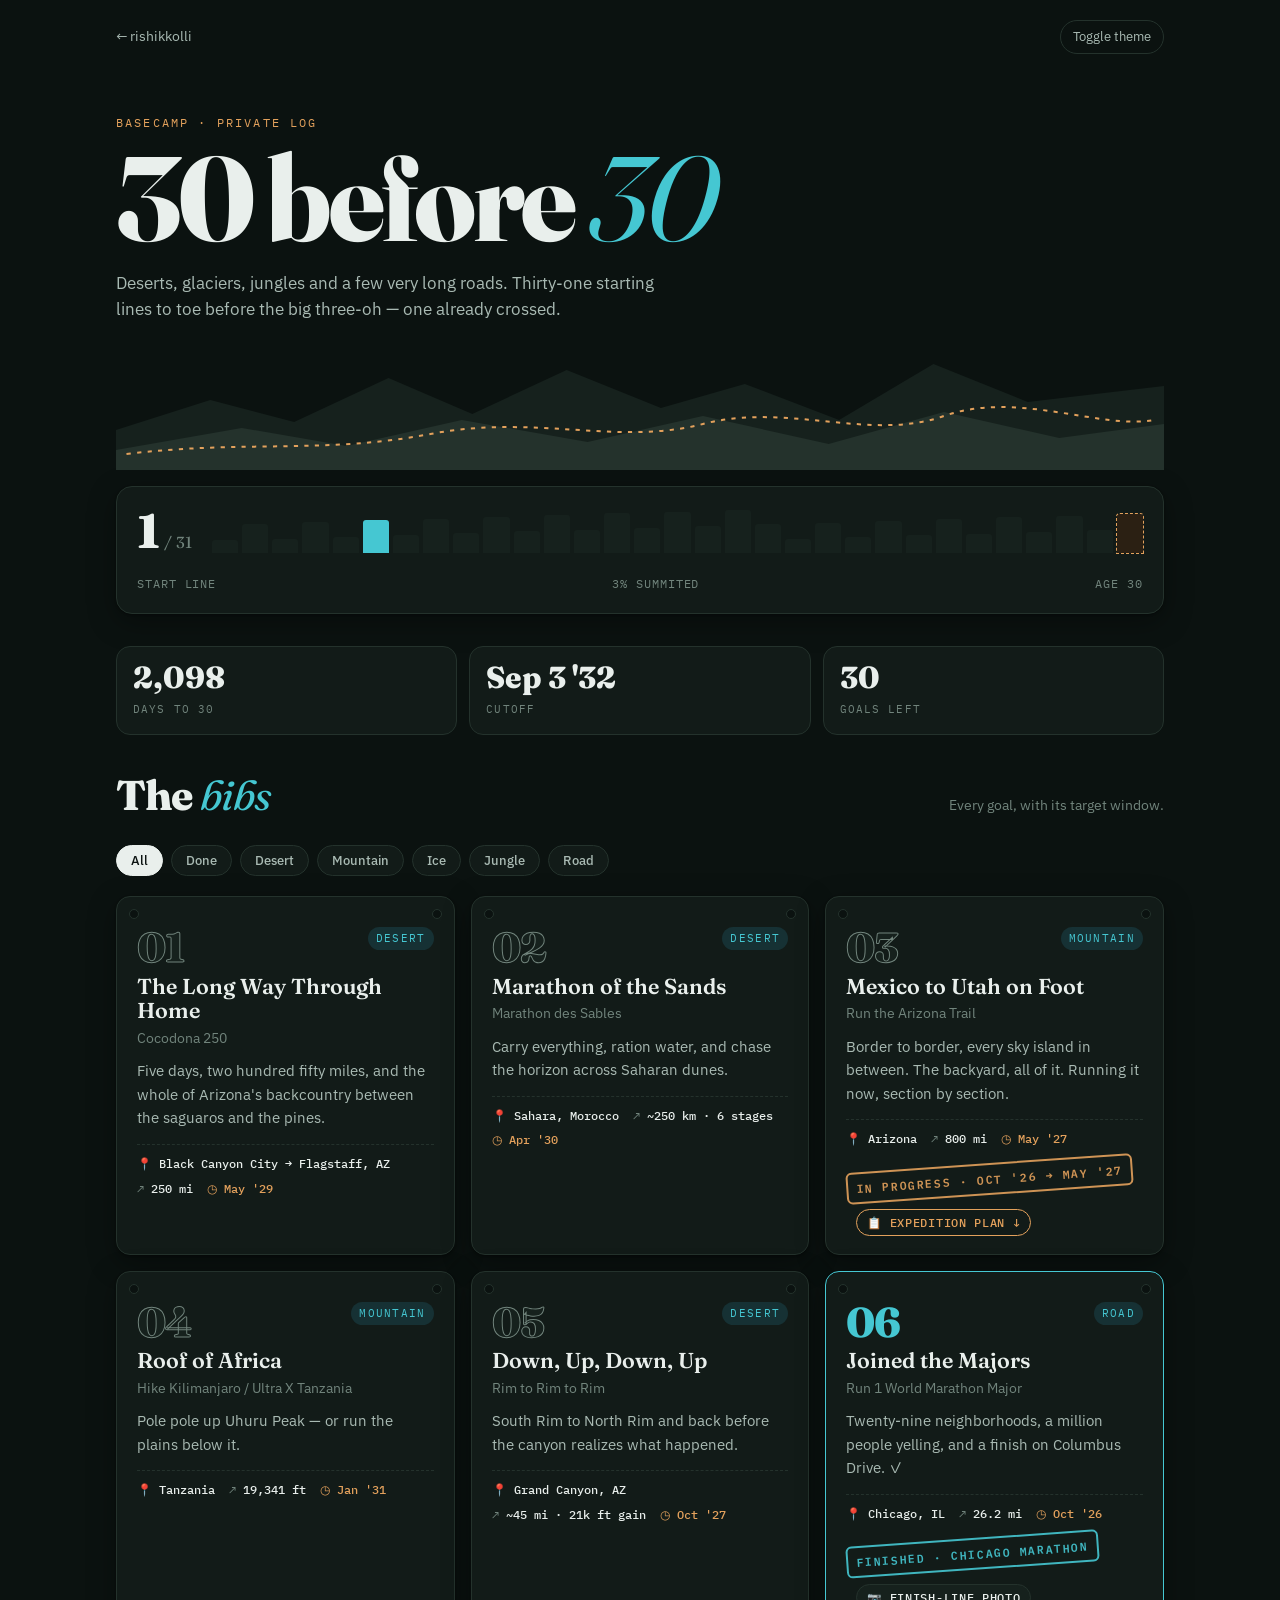
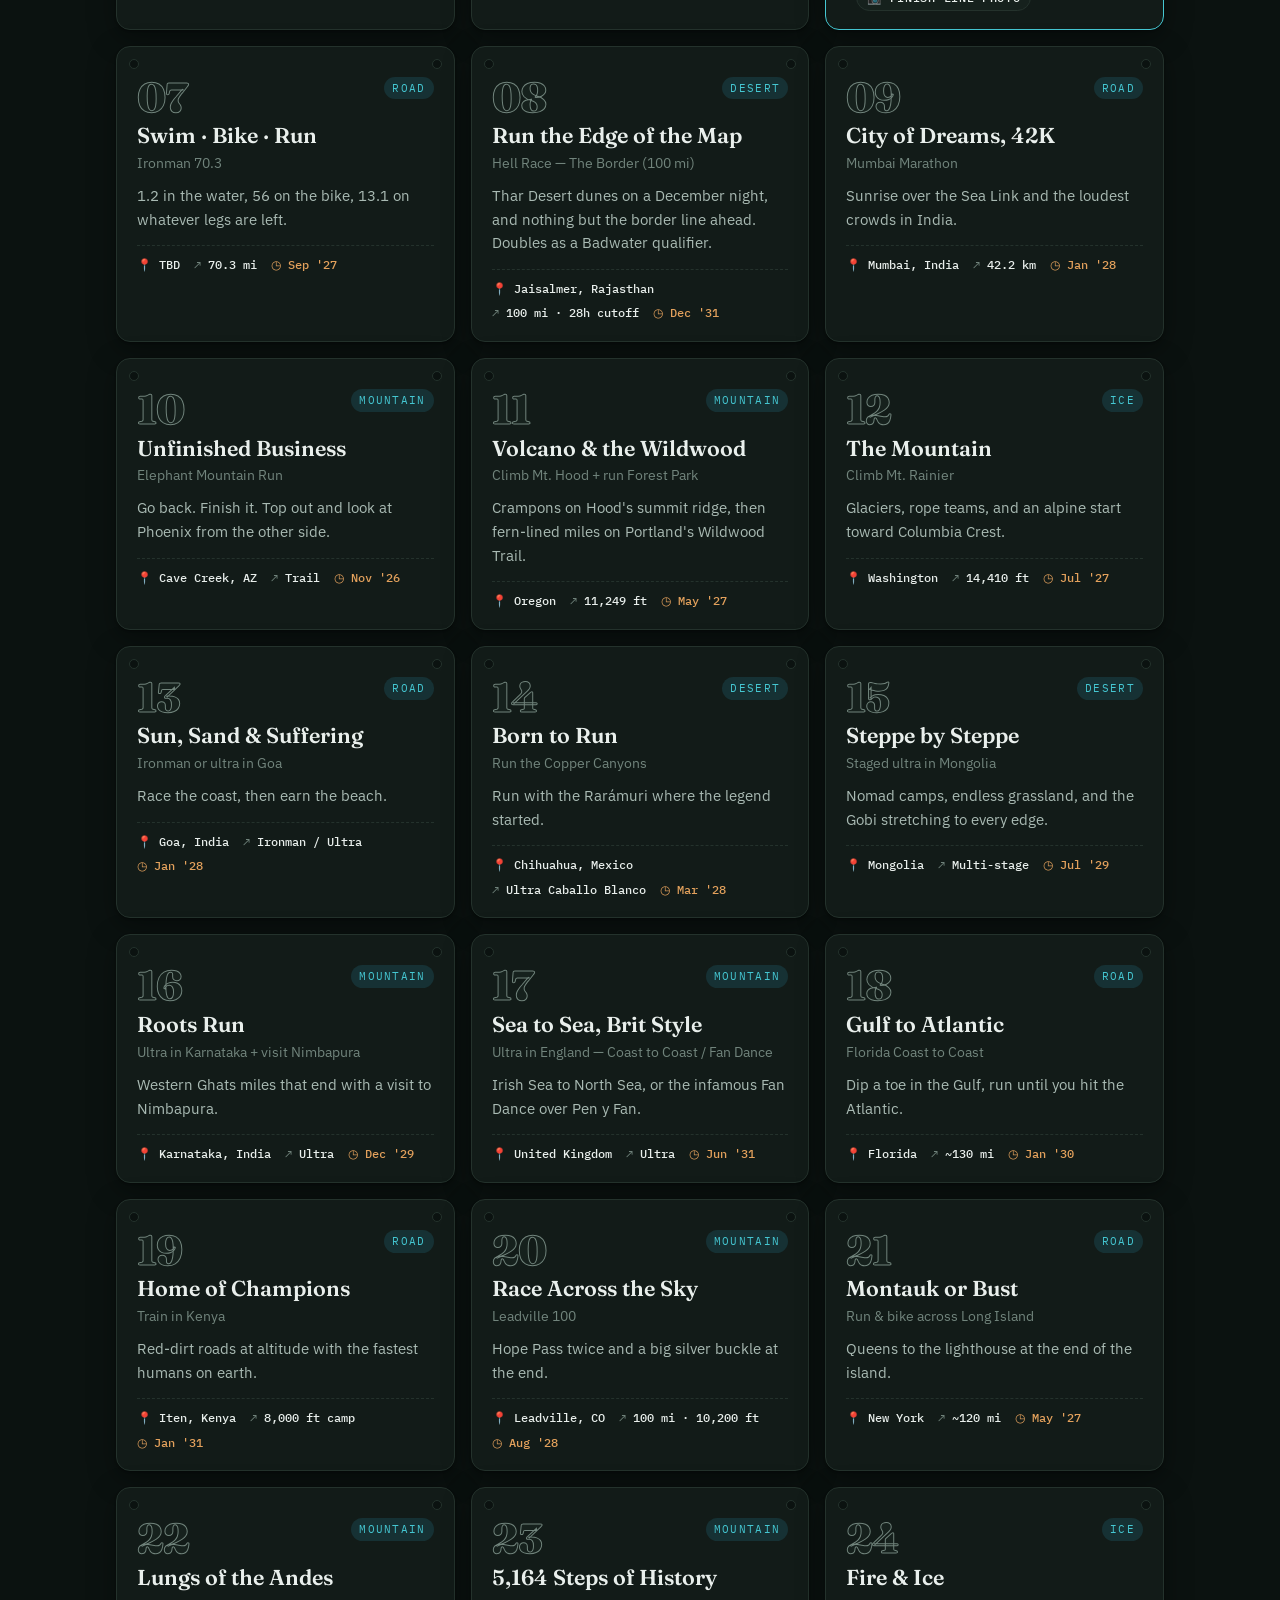
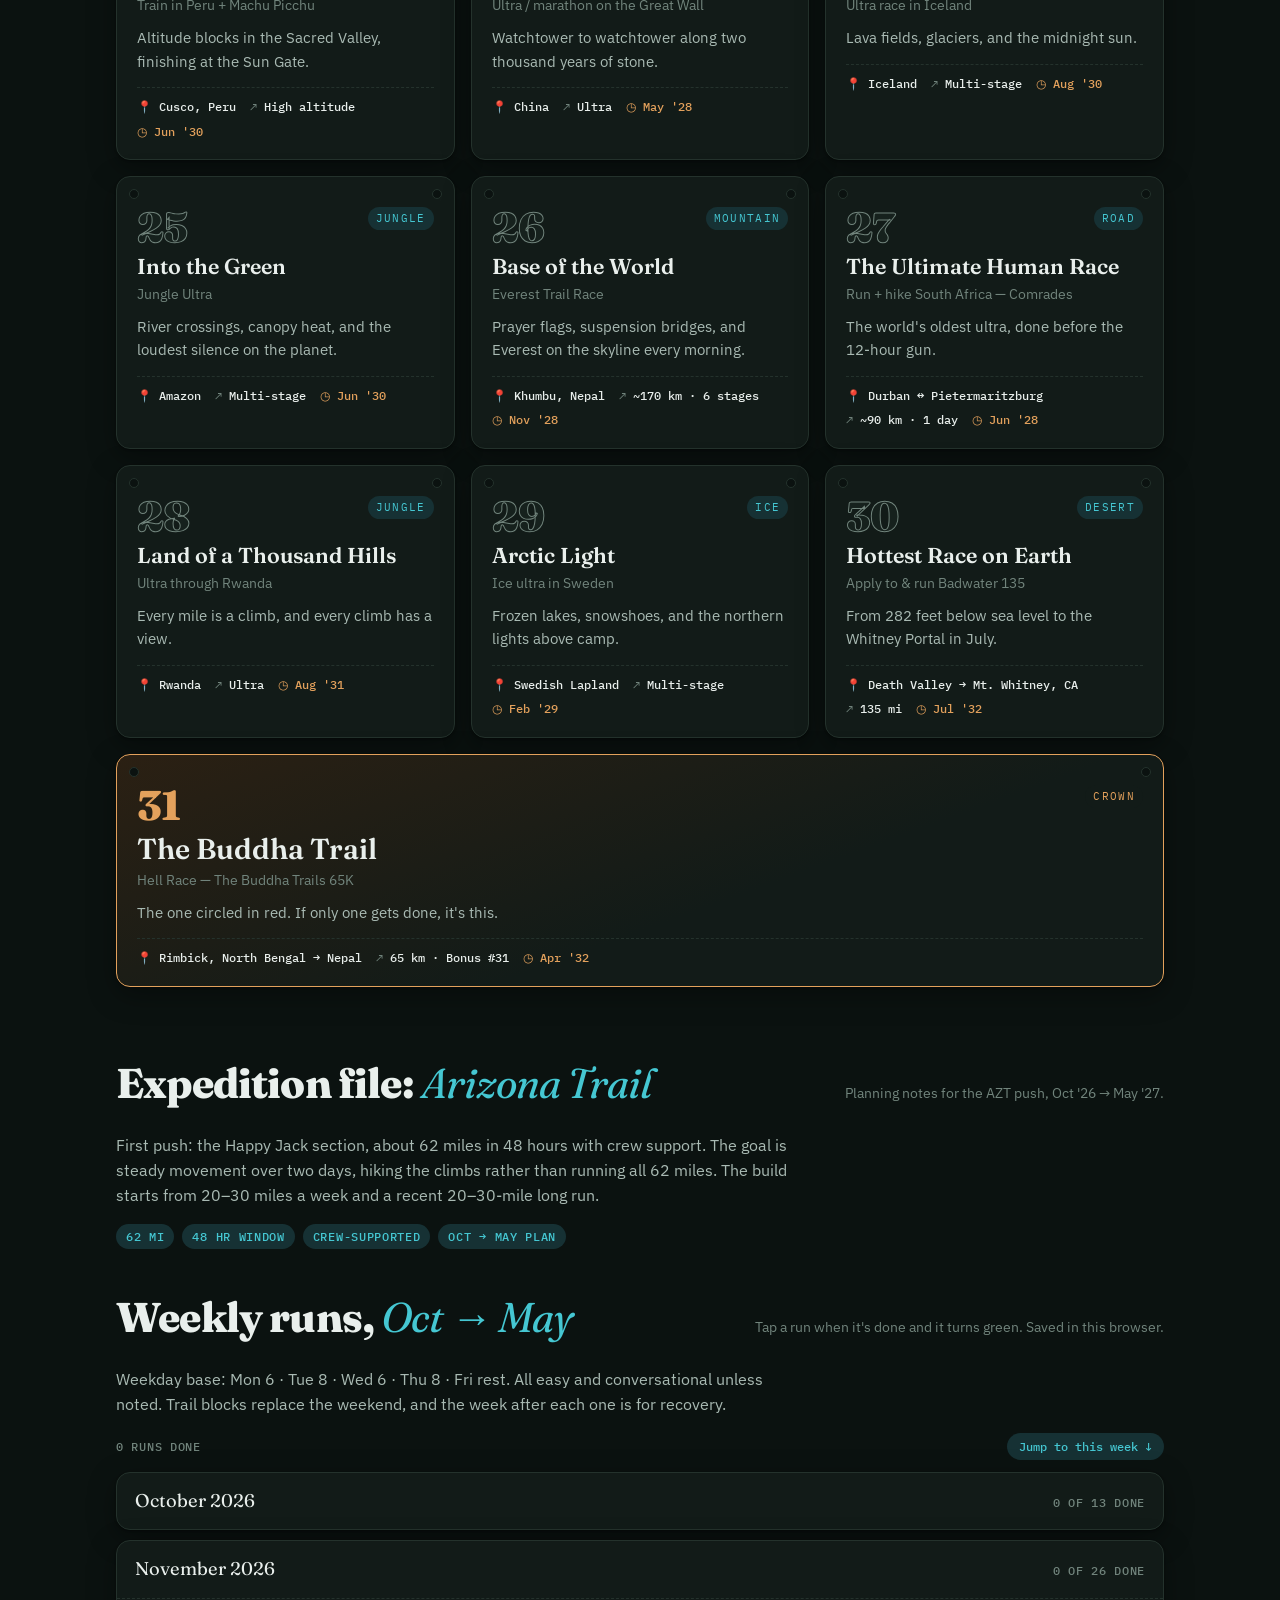
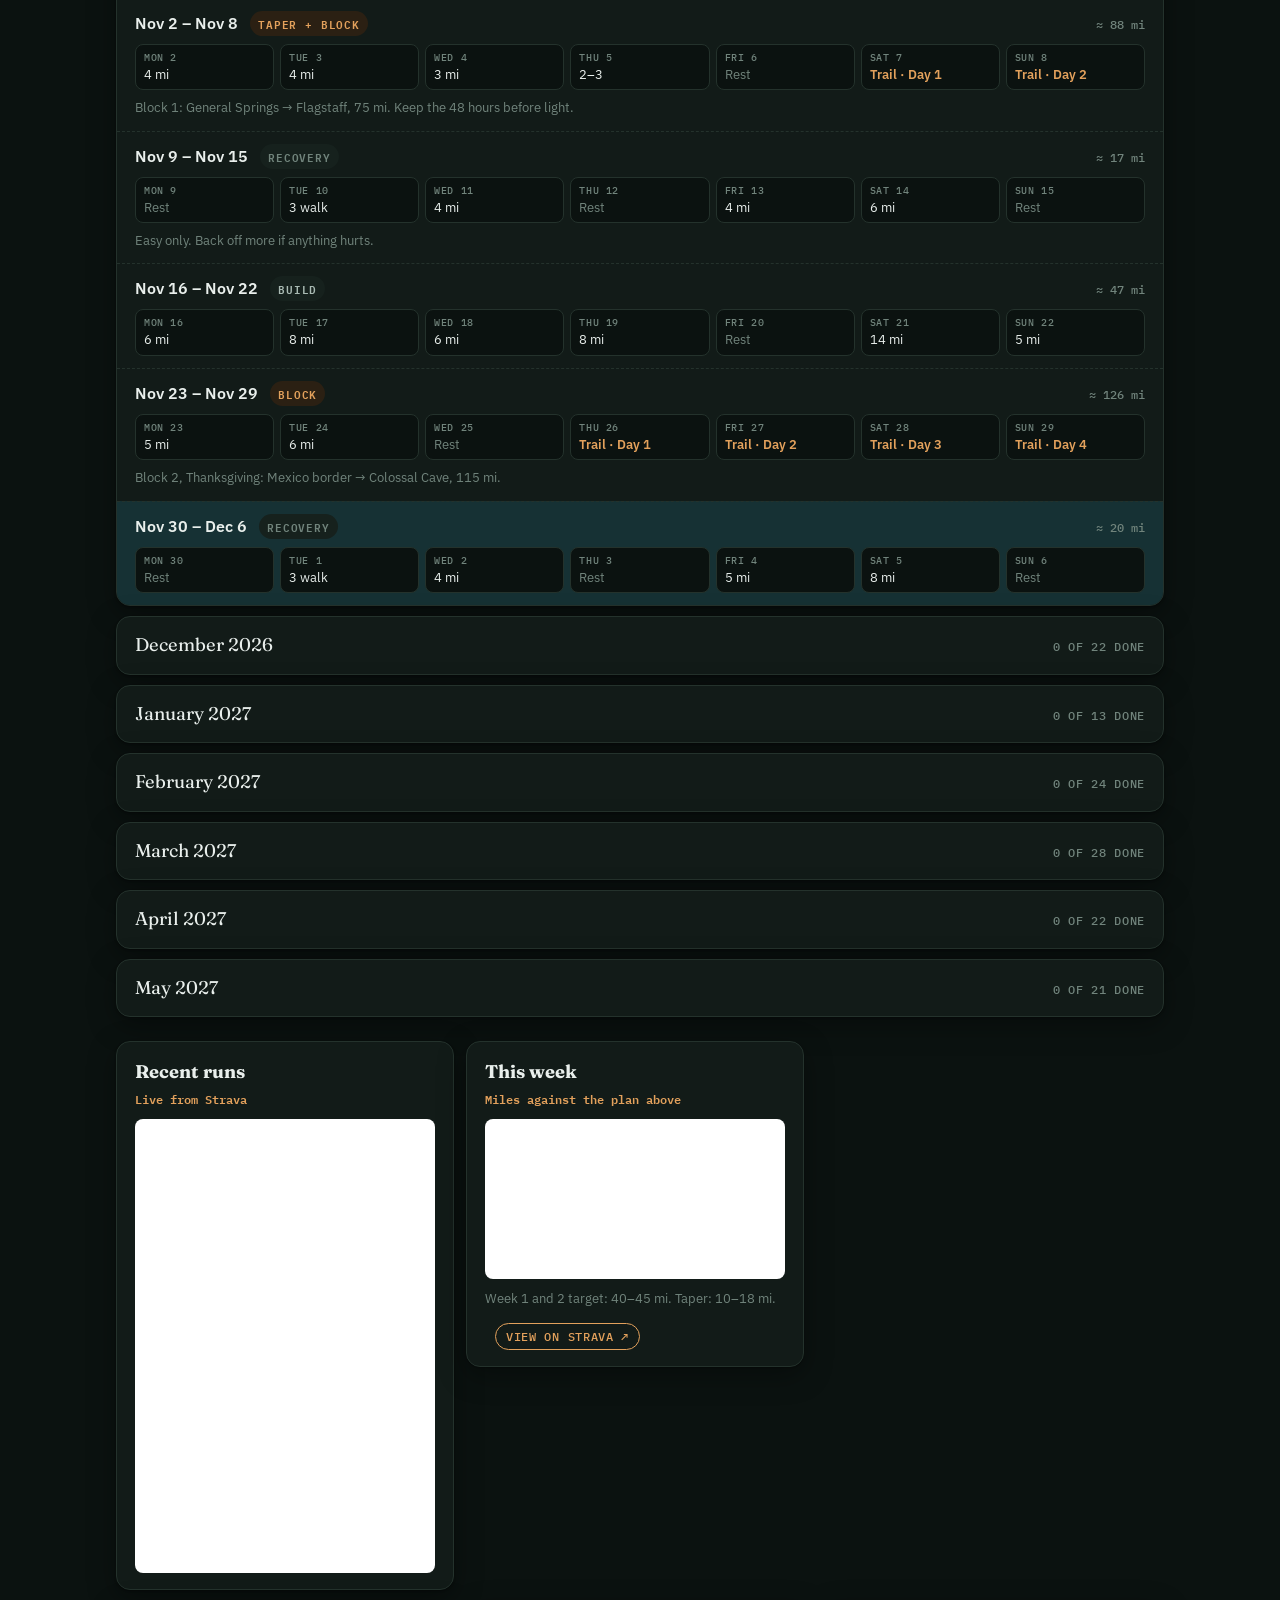
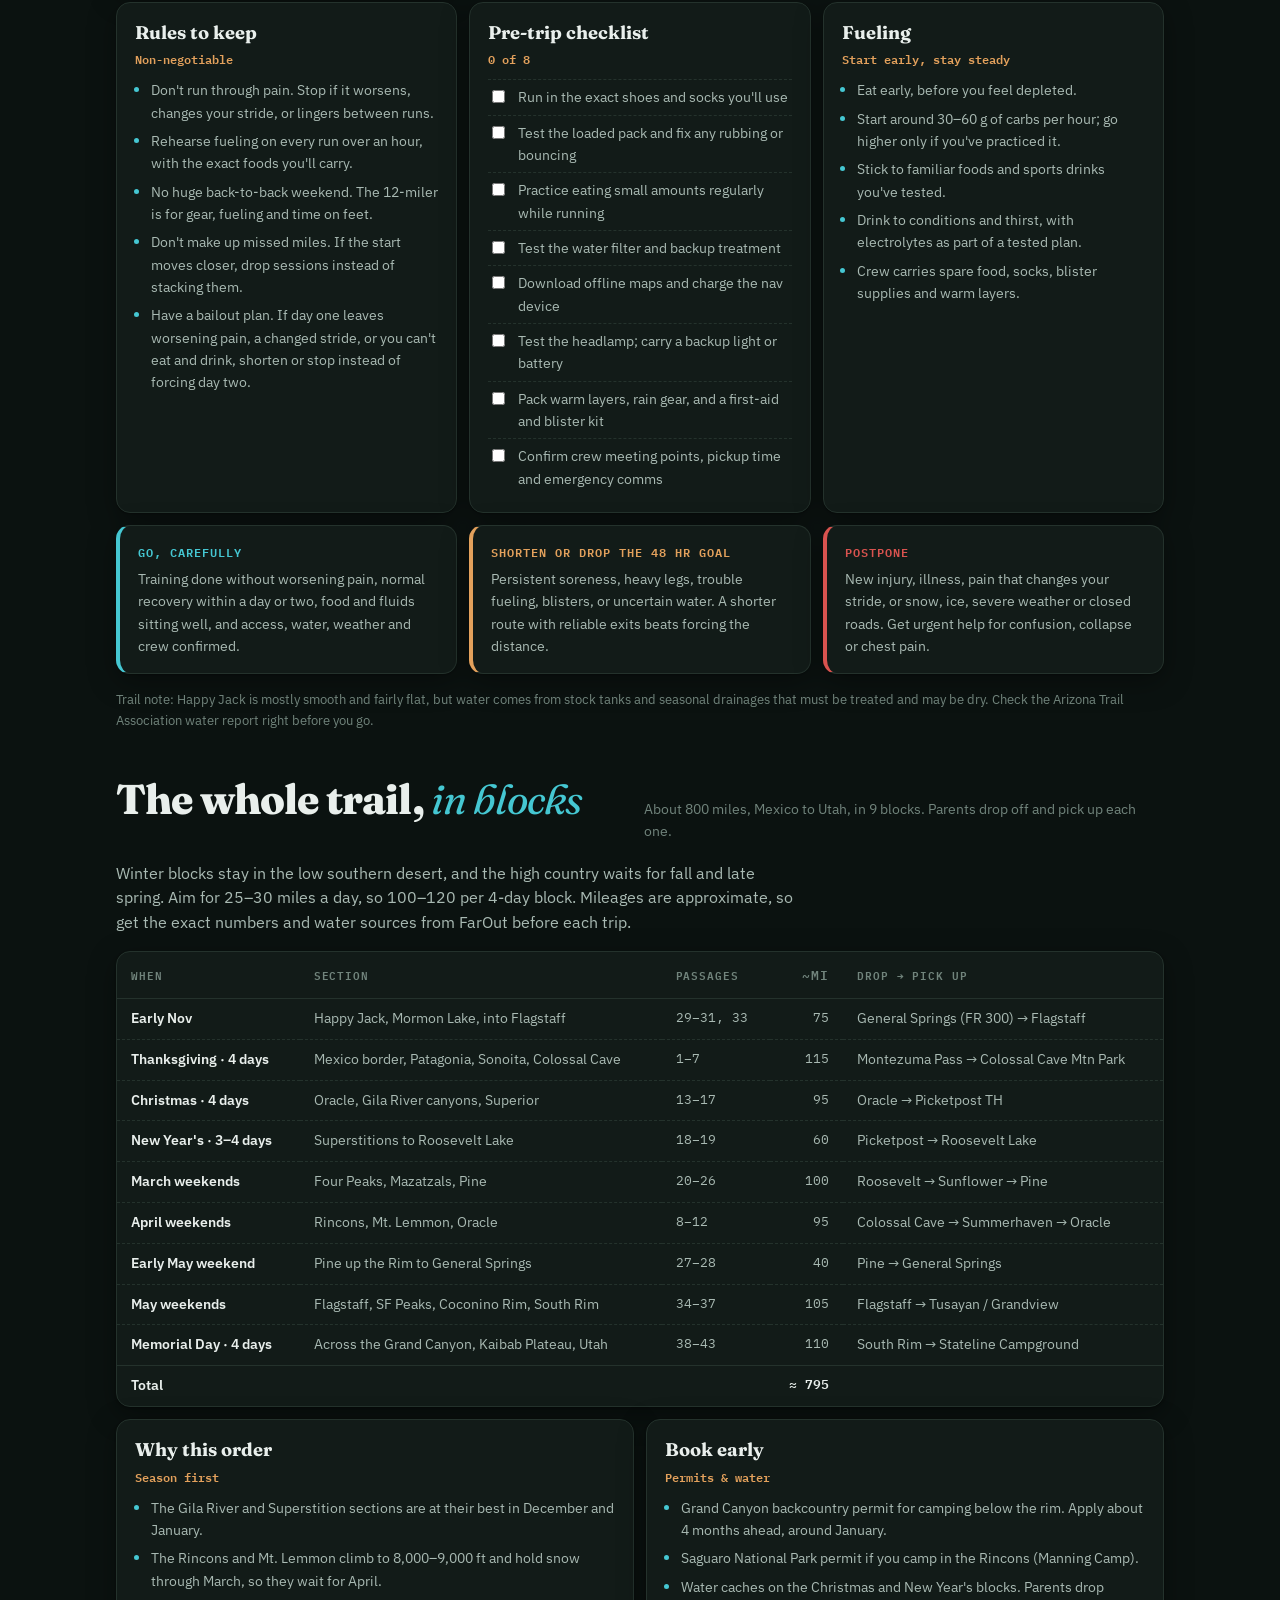
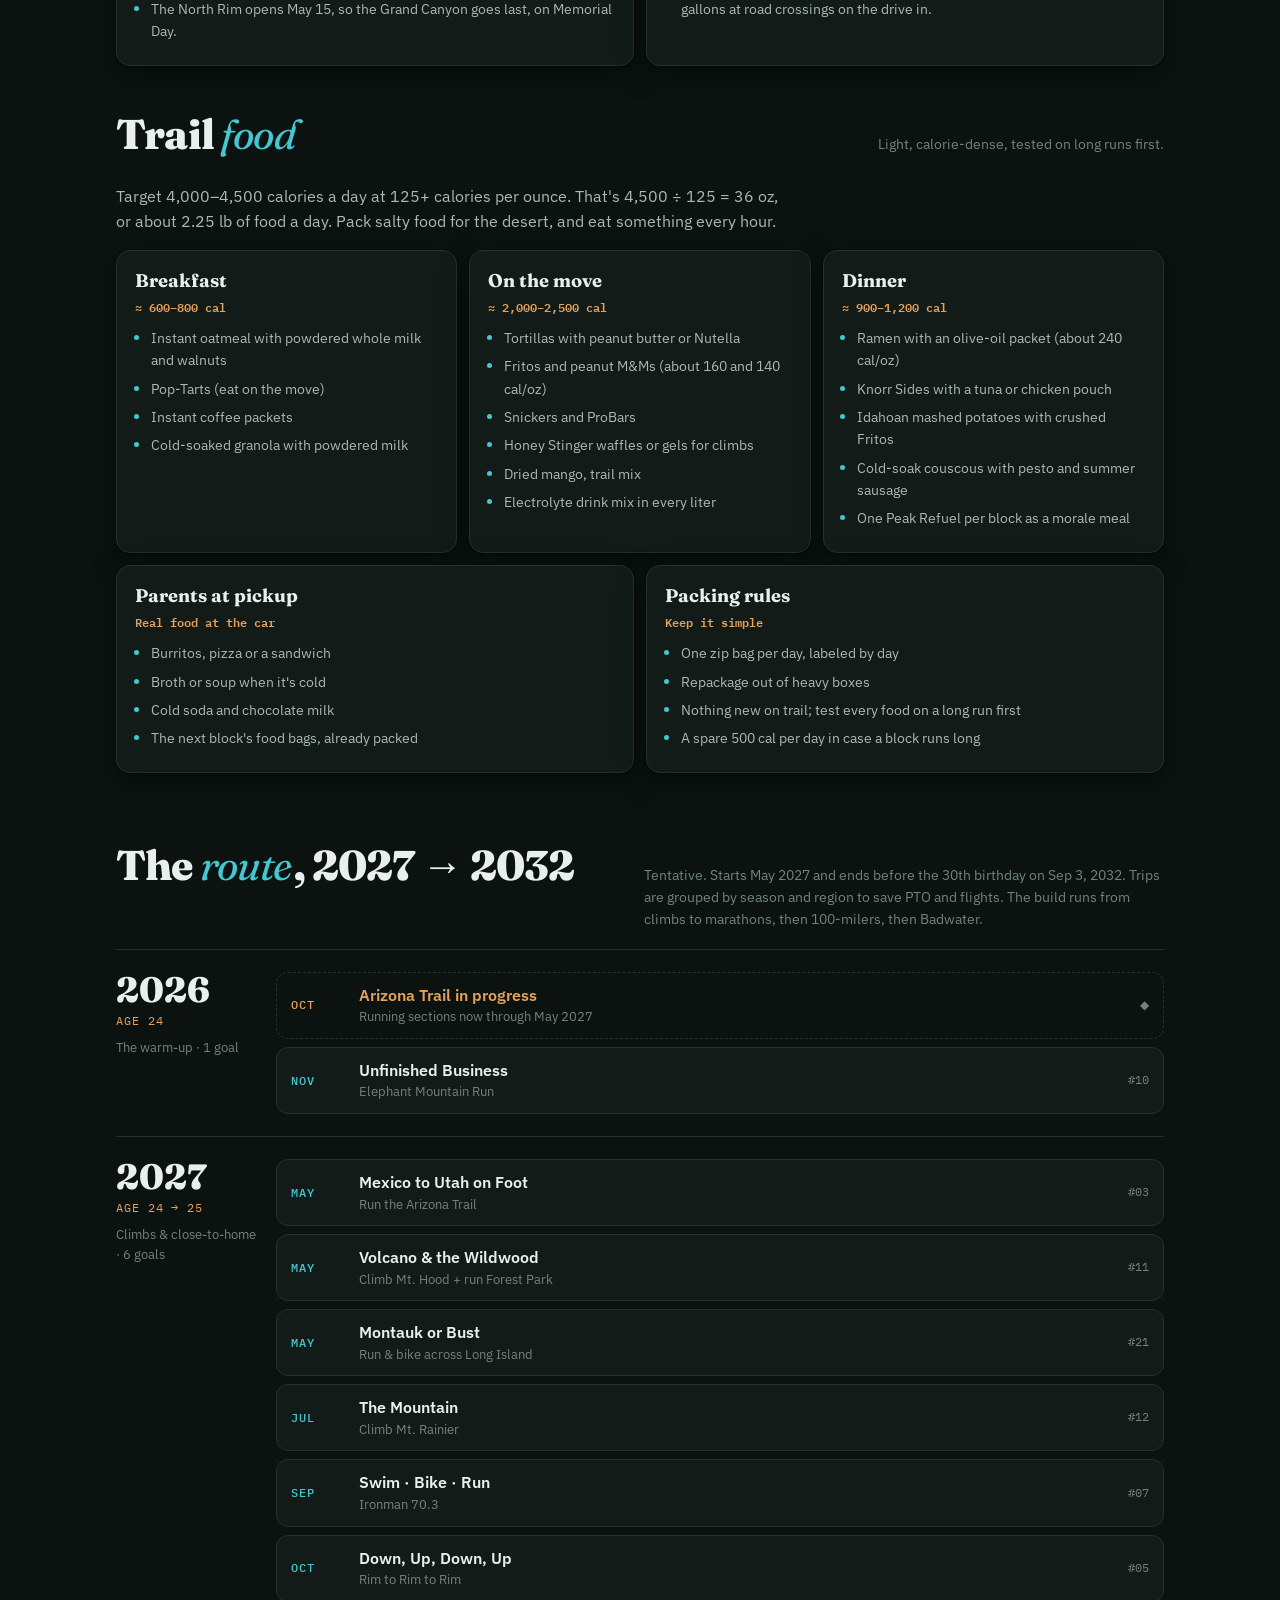
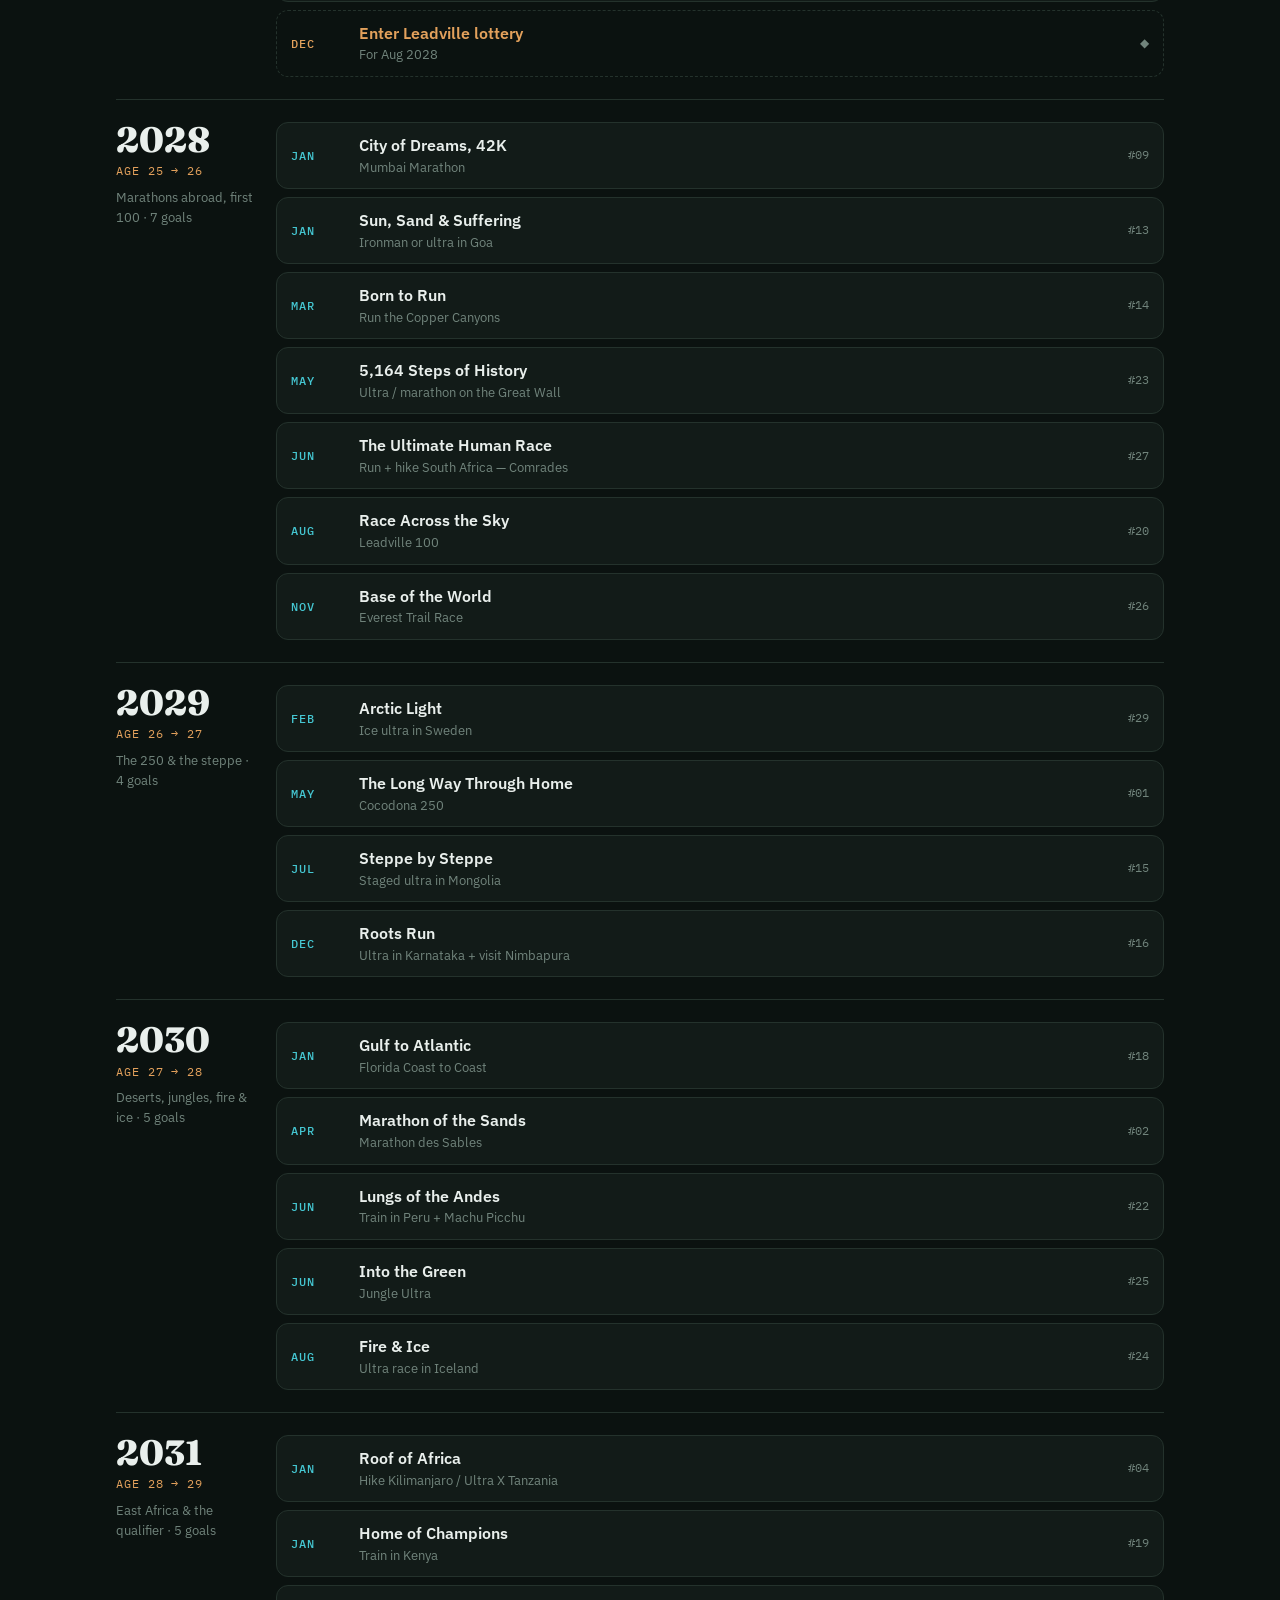
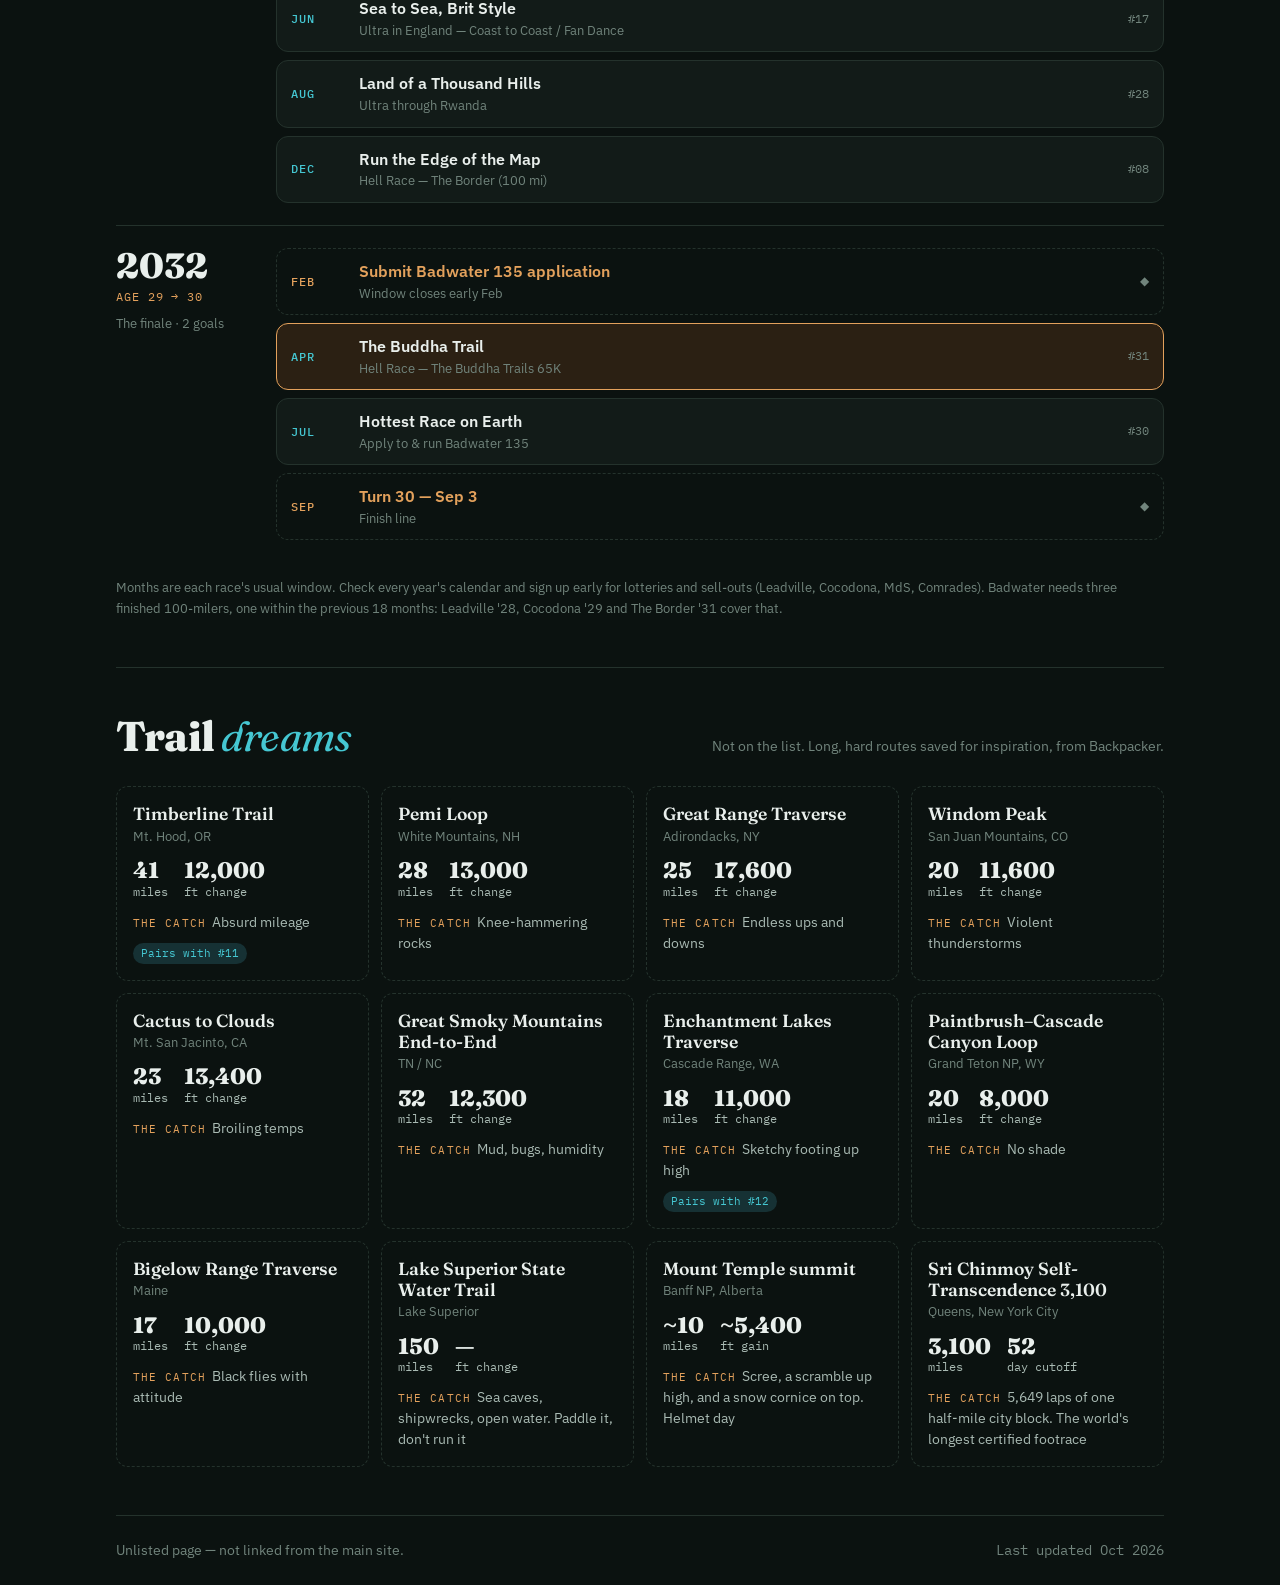
==== commit abf78699: "Basecamp: full AZT section plan, trail food, weekly runs Oct–May with tap-to-complete Co-Authored-By" ====
--- a/basecamp/index.html
+++ b/basecamp/index.html
@@ -185,6 +185,41 @@
   .xp-go .xp-card{border-left:4px solid var(--g)}
   .xp-go h4{margin:0 0 6px;font:600 .78rem "IBM Plex Mono",monospace;letter-spacing:.08em;text-transform:uppercase;color:var(--g)}
   .xp-go p{margin:0;color:var(--ink-soft);font-size:.9rem;line-height:1.55}
+  .xp-sub{margin-top:36px}
+  .xp-table-wrap{overflow-x:auto;margin-bottom:12px;background:var(--surface);border:1px solid var(--line);border-radius:14px;box-shadow:var(--shadow)}
+  .xp-sched{width:100%;min-width:640px;border-collapse:collapse;font-size:.88rem}
+  .xp-sched th{font:600 .7rem "IBM Plex Mono",monospace;letter-spacing:.08em;text-transform:uppercase;color:var(--ink-faint);text-align:left;padding:12px 14px;border-bottom:1px solid var(--line)}
+  .xp-sched td{padding:9px 14px;border-top:1px dashed var(--line);color:var(--ink-soft);vertical-align:top}
+  .xp-sched td:first-child{font-weight:600;color:var(--ink);white-space:nowrap}
+  .xp-sched td:nth-child(3),.xp-sched .r{font-family:"IBM Plex Mono",monospace;font-size:.8rem}
+  .xp-sched .r{text-align:right;font-variant-numeric:tabular-nums}
+  .xp-sched tfoot td{font-weight:600;color:var(--ink);border-top:1px solid var(--line)}
+  .wk-bar{display:flex;flex-wrap:wrap;gap:10px;align-items:center;justify-content:space-between;margin:0 0 12px;font:500 .74rem "IBM Plex Mono",monospace;color:var(--ink-faint);letter-spacing:.06em;text-transform:uppercase}
+  .wk-jump{font:inherit;color:var(--accent);background:var(--accent-tint);border:0;border-radius:999px;padding:6px 12px;cursor:pointer}
+  .wk-plan{display:flex;flex-direction:column;gap:10px;margin-bottom:24px}
+  .wk-month{background:var(--surface);border:1px solid var(--line);border-radius:14px;box-shadow:var(--shadow);overflow:hidden}
+  .wk-month>summary{list-style:none;cursor:pointer;display:flex;justify-content:space-between;align-items:baseline;gap:10px;padding:14px 18px;font-family:"Fraunces",serif;font-size:1.15rem}
+  .wk-month>summary::-webkit-details-marker{display:none}
+  .wk-month>summary span{font:500 .72rem "IBM Plex Mono",monospace;color:var(--ink-faint);letter-spacing:.06em;text-transform:uppercase}
+  .wk{border-top:1px dashed var(--line);padding:12px 18px}
+  .wk.now{background:var(--accent-tint)}
+  .wk-head{display:flex;flex-wrap:wrap;gap:6px 12px;align-items:baseline;margin-bottom:8px}
+  .wk-head b{font-weight:600}
+  .wk-tag{font:600 .66rem "IBM Plex Mono",monospace;letter-spacing:.08em;text-transform:uppercase;padding:3px 8px;border-radius:999px;background:var(--surface-2);color:var(--ink-soft)}
+  .wk-tag.block{background:var(--amber-tint);color:var(--amber)}
+  .wk-tag.recovery,.wk-tag.travel{color:var(--ink-faint)}
+  .wk-tot{margin-left:auto;font:500 .74rem "IBM Plex Mono",monospace;color:var(--ink-faint)}
+  .wk-days{display:grid;grid-template-columns:repeat(7,minmax(0,1fr));gap:6px}
+  .wk-day{display:flex;flex-direction:column;align-items:flex-start;gap:2px;min-width:0;text-align:left;font:inherit;color:var(--ink);background:var(--bg);border:1px solid var(--line);border-radius:8px;padding:6px 8px;cursor:pointer}
+  .wk-day small{font:500 .62rem "IBM Plex Mono",monospace;letter-spacing:.06em;text-transform:uppercase;color:var(--ink-faint)}
+  .wk-day span{font-size:.84rem;line-height:1.3;overflow-wrap:anywhere}
+  .wk-day.rest{cursor:default;color:var(--ink-faint)}
+  .wk-day.blk span{color:var(--amber);font-weight:600}
+  .wk-day.done{border-color:#2E9E5B;background:rgba(46,158,91,.12)}
+  .wk-day.done span,.wk-day.done small{color:#2E9E5B}
+  .wk-day.done span::after{content:" ✓"}
+  .wk-note{margin:8px 0 0;font-size:.82rem;color:var(--ink-faint)}
+  @media (max-width:640px){.wk-days{grid-template-columns:repeat(4,minmax(0,1fr))}}
   .plan-link{display:inline-flex;margin:14px 0 0 10px;font:500 .72rem "IBM Plex Mono",monospace;letter-spacing:.06em;text-transform:uppercase;color:var(--amber);border:1px solid var(--amber);border-radius:999px;padding:5px 10px;text-decoration:none}
   .plan-link:hover{background:var(--amber-tint)}
 
@@ -236,45 +271,15 @@
       <p>Planning notes for the AZT push, Oct '26 → May '27.</p>
     </div>
     <p class="xp-lede">First push: the Happy Jack section, about 62 miles in 48 hours with crew support. The goal is steady movement over two days, hiking the climbs rather than running all 62 miles. The build starts from 20–30 miles a week and a recent 20–30-mile long run.</p>
-    <div class="xp-meta"><span>62 mi</span><span>48 hr window</span><span>Crew-supported</span><span>3-week build</span></div>
-
-    <div class="xp-weeks">
-      <div class="xp-card"><h3>Week 1 · Build</h3><div class="tot">40–45 mi</div>
-        <table>
-          <tr><td>Mon</td><td>6 mi easy</td></tr>
-          <tr><td>Tue</td><td>7 mi easy</td></tr>
-          <tr><td>Wed</td><td>5 mi easy</td></tr>
-          <tr><td>Thu</td><td>7 mi easy, on trail if possible</td></tr>
-          <tr><td>Fri</td><td>Rest or 3 mi recovery</td></tr>
-          <tr><td>Sat</td><td>12 mi easy with the loaded pack</td></tr>
-          <tr><td>Sun</td><td>3–5 mi very easy, only if recovered</td></tr>
-        </table>
-        <p class="fine">Every run conversational.</p>
-      </div>
-      <div class="xp-card"><h3>Week 2 · Specific endurance</h3><div class="tot">40–45 mi</div>
-        <table>
-          <tr><td>Mon</td><td>5 mi easy</td></tr>
-          <tr><td>Tue</td><td>7 mi easy</td></tr>
-          <tr><td>Wed</td><td>5 mi easy</td></tr>
-          <tr><td>Thu</td><td>6 mi easy</td></tr>
-          <tr><td>Fri</td><td>Rest</td></tr>
-          <tr><td>Sat</td><td>12 mi easy on trail: full gear and fueling rehearsal</td></tr>
-          <tr><td>Sun</td><td>5–10 mi easy, based on recovery</td></tr>
-        </table>
-        <p class="fine">Aim for 40; go toward 45 only if Week 1 left no lingering soreness.</p>
-      </div>
-      <div class="xp-card"><h3>Week 3 · Taper</h3><div class="tot">10–18 mi before the start</div>
-        <table>
-          <tr><td>Mon</td><td>4 mi easy</td></tr>
-          <tr><td>Tue</td><td>4 mi easy</td></tr>
-          <tr><td>Wed</td><td>3 mi easy</td></tr>
-          <tr><td>Thu</td><td>2–3 mi easy or rest</td></tr>
-          <tr><td>Fri</td><td>Rest, organize gear, eat normally, sleep</td></tr>
-          <tr><td>Wknd</td><td>Start the attempt</td></tr>
-        </table>
-        <p class="fine">Keep the last 48 hours especially light.</p>
-      </div>
-    </div>
+    <div class="xp-meta"><span>62 mi</span><span>48 hr window</span><span>Crew-supported</span><span>Oct → May plan</span></div>
+
+    <div class="sec xp-sub" id="azt-weeks">
+      <h2>Weekly runs, <em>Oct → May</em></h2>
+      <p>Tap a run when it's done and it turns green. Saved in this browser.</p>
+    </div>
+    <p class="xp-lede">Weekday base: Mon 6 · Tue 8 · Wed 6 · Thu 8 · Fri rest. All easy and conversational unless noted. Trail blocks replace the weekend, and the week after each one is for recovery.</p>
+    <div class="wk-bar"><span id="wk-count">0 runs done</span><button type="button" class="wk-jump" id="wk-jump">Jump to this week ↓</button></div>
+    <div id="wk-plan" class="wk-plan"></div>
 
     <div class="xp-strava" aria-label="Recent runs from Strava">
       <div class="xp-card xp-strava-card"><h3>Recent runs</h3><div class="tot">Live from Strava</div>
@@ -324,6 +329,98 @@
       <div class="xp-card" style="--g:#D9534F"><h4>Postpone</h4><p>New injury, illness, pain that changes your stride, or snow, ice, severe weather or closed roads. Get urgent help for confusion, collapse or chest pain.</p></div>
     </div>
     <p class="note">Trail note: Happy Jack is mostly smooth and fairly flat, but water comes from stock tanks and seasonal drainages that must be treated and may be dry. Check the Arizona Trail Association water report right before you go.</p>
+
+    <div class="sec xp-sub" id="azt-sections">
+      <h2>The whole trail, <em>in blocks</em></h2>
+      <p>About 800 miles, Mexico to Utah, in 9 blocks. Parents drop off and pick up each one.</p>
+    </div>
+    <p class="xp-lede">Winter blocks stay in the low southern desert, and the high country waits for fall and late spring. Aim for 25–30 miles a day, so 100–120 per 4-day block. Mileages are approximate, so get the exact numbers and water sources from FarOut before each trip.</p>
+    <div class="xp-table-wrap">
+      <table class="xp-sched">
+        <thead><tr><th>When</th><th>Section</th><th>Passages</th><th class="r">~Mi</th><th>Drop → Pick up</th></tr></thead>
+        <tbody>
+          <tr><td>Early Nov</td><td>Happy Jack, Mormon Lake, into Flagstaff</td><td>29–31, 33</td><td class="r">75</td><td>General Springs (FR 300) → Flagstaff</td></tr>
+          <tr><td>Thanksgiving · 4 days</td><td>Mexico border, Patagonia, Sonoita, Colossal Cave</td><td>1–7</td><td class="r">115</td><td>Montezuma Pass → Colossal Cave Mtn Park</td></tr>
+          <tr><td>Christmas · 4 days</td><td>Oracle, Gila River canyons, Superior</td><td>13–17</td><td class="r">95</td><td>Oracle → Picketpost TH</td></tr>
+          <tr><td>New Year's · 3–4 days</td><td>Superstitions to Roosevelt Lake</td><td>18–19</td><td class="r">60</td><td>Picketpost → Roosevelt Lake</td></tr>
+          <tr><td>March weekends</td><td>Four Peaks, Mazatzals, Pine</td><td>20–26</td><td class="r">100</td><td>Roosevelt → Sunflower → Pine</td></tr>
+          <tr><td>April weekends</td><td>Rincons, Mt. Lemmon, Oracle</td><td>8–12</td><td class="r">95</td><td>Colossal Cave → Summerhaven → Oracle</td></tr>
+          <tr><td>Early May weekend</td><td>Pine up the Rim to General Springs</td><td>27–28</td><td class="r">40</td><td>Pine → General Springs</td></tr>
+          <tr><td>May weekends</td><td>Flagstaff, SF Peaks, Coconino Rim, South Rim</td><td>34–37</td><td class="r">105</td><td>Flagstaff → Tusayan / Grandview</td></tr>
+          <tr><td>Memorial Day · 4 days</td><td>Across the Grand Canyon, Kaibab Plateau, Utah</td><td>38–43</td><td class="r">110</td><td>South Rim → Stateline Campground</td></tr>
+        </tbody>
+        <tfoot><tr><td colspan="3">Total</td><td class="r">≈ 795</td><td></td></tr></tfoot>
+      </table>
+    </div>
+    <div class="xp-row">
+      <div class="xp-card"><h3>Why this order</h3><div class="tot">Season first</div>
+        <ul>
+          <li>The Gila River and Superstition sections are at their best in December and January.</li>
+          <li>The Rincons and Mt. Lemmon climb to 8,000–9,000 ft and hold snow through March, so they wait for April.</li>
+          <li>The North Rim opens May 15, so the Grand Canyon goes last, on Memorial Day.</li>
+        </ul>
+      </div>
+      <div class="xp-card"><h3>Book early</h3><div class="tot">Permits &amp; water</div>
+        <ul>
+          <li>Grand Canyon backcountry permit for camping below the rim. Apply about 4 months ahead, around January.</li>
+          <li>Saguaro National Park permit if you camp in the Rincons (Manning Camp).</li>
+          <li>Water caches on the Christmas and New Year's blocks. Parents drop gallons at road crossings on the drive in.</li>
+        </ul>
+      </div>
+    </div>
+
+    <div class="sec xp-sub" id="azt-food">
+      <h2>Trail <em>food</em></h2>
+      <p>Light, calorie-dense, tested on long runs first.</p>
+    </div>
+    <p class="xp-lede">Target 4,000–4,500 calories a day at 125+ calories per ounce. That's 4,500 ÷ 125 = 36 oz, or about 2.25 lb of food a day. Pack salty food for the desert, and eat something every hour.</p>
+    <div class="xp-weeks">
+      <div class="xp-card"><h3>Breakfast</h3><div class="tot">≈ 600–800 cal</div>
+        <ul>
+          <li>Instant oatmeal with powdered whole milk and walnuts</li>
+          <li>Pop-Tarts (eat on the move)</li>
+          <li>Instant coffee packets</li>
+          <li>Cold-soaked granola with powdered milk</li>
+        </ul>
+      </div>
+      <div class="xp-card"><h3>On the move</h3><div class="tot">≈ 2,000–2,500 cal</div>
+        <ul>
+          <li>Tortillas with peanut butter or Nutella</li>
+          <li>Fritos and peanut M&amp;Ms (about 160 and 140 cal/oz)</li>
+          <li>Snickers and ProBars</li>
+          <li>Honey Stinger waffles or gels for climbs</li>
+          <li>Dried mango, trail mix</li>
+          <li>Electrolyte drink mix in every liter</li>
+        </ul>
+      </div>
+      <div class="xp-card"><h3>Dinner</h3><div class="tot">≈ 900–1,200 cal</div>
+        <ul>
+          <li>Ramen with an olive-oil packet (about 240 cal/oz)</li>
+          <li>Knorr Sides with a tuna or chicken pouch</li>
+          <li>Idahoan mashed potatoes with crushed Fritos</li>
+          <li>Cold-soak couscous with pesto and summer sausage</li>
+          <li>One Peak Refuel per block as a morale meal</li>
+        </ul>
+      </div>
+    </div>
+    <div class="xp-row">
+      <div class="xp-card"><h3>Parents at pickup</h3><div class="tot">Real food at the car</div>
+        <ul>
+          <li>Burritos, pizza or a sandwich</li>
+          <li>Broth or soup when it's cold</li>
+          <li>Cold soda and chocolate milk</li>
+          <li>The next block's food bags, already packed</li>
+        </ul>
+      </div>
+      <div class="xp-card"><h3>Packing rules</h3><div class="tot">Keep it simple</div>
+        <ul>
+          <li>One zip bag per day, labeled by day</li>
+          <li>Repackage out of heavy boxes</li>
+          <li>Nothing new on trail; test every food on a long run first</li>
+          <li>A spare 500 cal per day in case a block runs long</li>
+        </ul>
+      </div>
+    </div>
   </section>
 
   <section class="plan" aria-label="Schedule">
@@ -434,6 +531,86 @@
   fbox.appendChild(b);
 });
 render('All');
+
+// Weekly runs Oct → May. Tap a run to mark it done (green). Remembered in this browser only.
+(function(){
+  const root=document.getElementById('wk-plan'); if(!root) return;
+  const B=t=>'B:'+t;           // trail-block day
+  const R=0;                   // rest
+  const W=[ // [Monday, tag, Mon..Sun, total, note]
+    ['2026-10-19','Build',[6,8,6,8,'Rest or 3',12,'3–5'],'43–48','Saturday: 12 mi with the loaded pack.'],
+    ['2026-10-26','Build',[5,8,6,8,R,12,'5–10'],'49–54','Saturday: full gear and fueling rehearsal on trail. Go toward 54 only if Week 1 left no soreness.'],
+    ['2026-11-02','Taper + block',[4,4,3,'2–3',R,B('Day 1'),B('Day 2')],'≈ 88','Block 1: General Springs → Flagstaff, 75 mi. Keep the 48 hours before light.'],
+    ['2026-11-09','Recovery',[R,'3 walk',4,R,4,6,R],'≈ 17','Easy only. Back off more if anything hurts.'],
+    ['2026-11-16','Build',[6,8,6,8,R,14,5],'≈ 47',''],
+    ['2026-11-23','Block',[5,6,R,B('Day 1'),B('Day 2'),B('Day 3'),B('Day 4')],'≈ 126','Block 2, Thanksgiving: Mexico border → Colossal Cave, 115 mi.'],
+    ['2026-11-30','Recovery',[R,'3 walk',4,R,5,8,R],'≈ 20',''],
+    ['2026-12-07','Build',[6,8,6,8,R,16,5],'≈ 49',''],
+    ['2026-12-14','Build',[6,8,6,8,R,18,6],'≈ 52','Peak week before the holiday blocks.'],
+    ['2026-12-21','Block',[5,6,R,B('Day 1'),B('Day 2'),B('Day 3'),B('Day 4')],'≈ 106','Block 3, Christmas: Oracle → Picketpost, 95 mi.'],
+    ['2026-12-28','Block',[R,'3 walk',R,B('Day 1'),B('Day 2'),B('Day 3'),R],'≈ 63','Block 4, New Year’s: Picketpost → Roosevelt Lake, 60 mi.'],
+    ['2027-01-04','Travel',['Free','30–45 min','Free','30–45 min','Free','Hike','Free'],'—','Central America trip. Keep moving: 3 short runs or long walking days a week.'],
+    ['2027-01-11','Travel',['Free','30–45 min','Free','30–45 min','Free','Hike','Free'],'—',''],
+    ['2027-01-18','Travel',['Free','30–45 min','Free','30–45 min','Free','Hike','Free'],'—',''],
+    ['2027-01-25','Return',[R,R,4,5,R,6,4],'≈ 19','Ease back in.'],
+    ['2027-02-01','Rebuild',[5,6,5,6,R,10,4],'≈ 36',''],
+    ['2027-02-08','Build',[6,8,6,8,R,13,5],'≈ 46',''],
+    ['2027-02-15','Build',[6,8,6,8,R,16,6],'≈ 50',''],
+    ['2027-02-22','Down week',[5,6,5,6,R,10,4],'≈ 36',''],
+    ['2027-03-01','Build',[6,8,6,8,R,16,8],'≈ 52','First back-to-back weekend.'],
+    ['2027-03-08','Block',[5,8,6,5,R,B('Day 1'),B('Day 2')],'≈ 74','Block 5a: Roosevelt Lake → Sunflower, ~50 mi.'],
+    ['2027-03-15','Recovery',[R,5,6,6,R,12,5],'≈ 34',''],
+    ['2027-03-22','Block',[5,8,6,5,R,B('Day 1'),B('Day 2')],'≈ 74','Block 5b: Sunflower → Pine, ~50 mi.'],
+    ['2027-03-29','Recovery',[R,5,6,6,R,12,5],'≈ 34',''],
+    ['2027-04-05','Block',[5,8,6,5,R,B('Day 1'),B('Day 2')],'≈ 74','Block 6a: Colossal Cave → Summerhaven, ~50 mi with the Rincons and Mt. Lemmon climbs.'],
+    ['2027-04-12','Recovery',[R,5,6,6,R,12,5],'≈ 34',''],
+    ['2027-04-19','Block',[5,8,6,5,R,B('Day 1'),B('Day 2')],'≈ 69','Block 6b: Summerhaven → Oracle, ~45 mi.'],
+    ['2027-04-26','Block',[R,5,6,6,R,B('Day 1'),B('Day 2')],'≈ 57','Block 7: Pine → General Springs, ~40 mi.'],
+    ['2027-05-03','Block',[R,6,6,5,R,B('Day 1'),B('Day 2')],'≈ 69','Block 8a: Flagstaff → Coconino Rim, ~52 mi.'],
+    ['2027-05-10','Block',[R,6,6,5,R,B('Day 1'),B('Day 2')],'≈ 70','Block 8b: Coconino Rim → South Rim, ~53 mi.'],
+    ['2027-05-17','Recovery',[R,5,6,6,R,10,5],'≈ 32',''],
+    ['2027-05-24','Block',[5,4,3,R,B('Day 1'),B('Day 2'),B('Day 3')],'≈ 122','Block 9, Memorial Day (Fri–Mon): Grand Canyon → Utah border, 110 mi. Day 4 is Mon May 31.'],
+  ];
+  const DOW=['Mon','Tue','Wed','Thu','Fri','Sat','Sun'];
+  const KEY='azt-runs'; let done={}; try{done=JSON.parse(localStorage.getItem(KEY)||'{}')}catch(e){}
+  const save=()=>{try{localStorage.setItem(KEY,JSON.stringify(done))}catch(e){}};
+  const iso=d=>d.toISOString().slice(0,10);
+  const addDays=(s,n)=>{const d=new Date(s+'T12:00:00Z'); d.setUTCDate(d.getUTCDate()+n); return d;};
+  const fmt=d=>d.toLocaleDateString('en-US',{month:'short',day:'numeric',timeZone:'UTC'});
+  const today=iso(new Date(Date.now()-7*3600e3));
+  const months={}; let nowEl=null;
+  W.forEach(([mon,tag,days,tot,note])=>{
+    const start=addDays(mon,0), end=addDays(mon,6);
+    const mKey=start.toLocaleDateString('en-US',{month:'long',year:'numeric',timeZone:'UTC'});
+    if(!months[mKey]){const d=document.createElement('details'); d.className='wk-month'; d.innerHTML=`<summary>${mKey}<span></span></summary>`; root.appendChild(d); months[mKey]=d;}
+    const wk=document.createElement('div'); wk.className='wk';
+    const isNow=today>=mon && today<=iso(end); if(isNow){wk.classList.add('now'); nowEl=wk; months[mKey].open=true;}
+    const cls=tag.toLowerCase().includes('block')?'block':tag.toLowerCase();
+    wk.innerHTML=`<div class="wk-head"><b>${fmt(start)} – ${fmt(end)}</b><span class="wk-tag ${cls}">${tag}</span><span class="wk-tot">${tot==='—'?'':tot+' mi'}</span></div><div class="wk-days"></div>${note?`<p class="wk-note">${note}</p>`:''}`;
+    const grid=wk.querySelector('.wk-days');
+    days.forEach((v,i)=>{
+      const date=iso(addDays(mon,i)); const b=document.createElement('button'); b.type='button'; b.className='wk-day';
+      let label;
+      if(v===0){label='Rest'; b.classList.add('rest'); b.disabled=true;}
+      else if(typeof v==='string'&&v.startsWith('B:')){label='Trail · '+v.slice(2); b.classList.add('blk');}
+      else label=(typeof v==='number')?v+' mi':v;
+      if(v==='Free'){b.classList.add('rest'); b.disabled=true;}
+      b.innerHTML=`<small>${DOW[i]} ${fmt(addDays(mon,i)).split(' ')[1]}</small><span>${label}</span>`;
+      if(done[date]) b.classList.add('done');
+      b.setAttribute('aria-pressed',!!done[date]);
+      b.addEventListener('click',()=>{ if(b.disabled) return; done[date]=!done[date]; if(!done[date]) delete done[date]; b.classList.toggle('done',!!done[date]); b.setAttribute('aria-pressed',!!done[date]); save(); count(); });
+      grid.appendChild(b);
+    });
+    months[mKey].appendChild(wk);
+  });
+  function count(){
+    const n=Object.keys(done).length; document.getElementById('wk-count').textContent=n+(n===1?' run':' runs')+' done';
+    Object.values(months).forEach(m=>{const t=m.querySelectorAll('.wk-day:not(.rest)').length, d=m.querySelectorAll('.wk-day.done').length; m.querySelector('summary span').textContent=d+' of '+t+' done';});
+  }
+  count();
+  if(!nowEl){const first=root.querySelector('.wk-month'); if(first) first.open=true;}
+  document.getElementById('wk-jump').addEventListener('click',()=>{const t=nowEl||root; t.scrollIntoView({behavior:'smooth',block:'center'});});
+})();
 
 // AZT pre-trip checklist (remembered in this browser only)
 (function(){
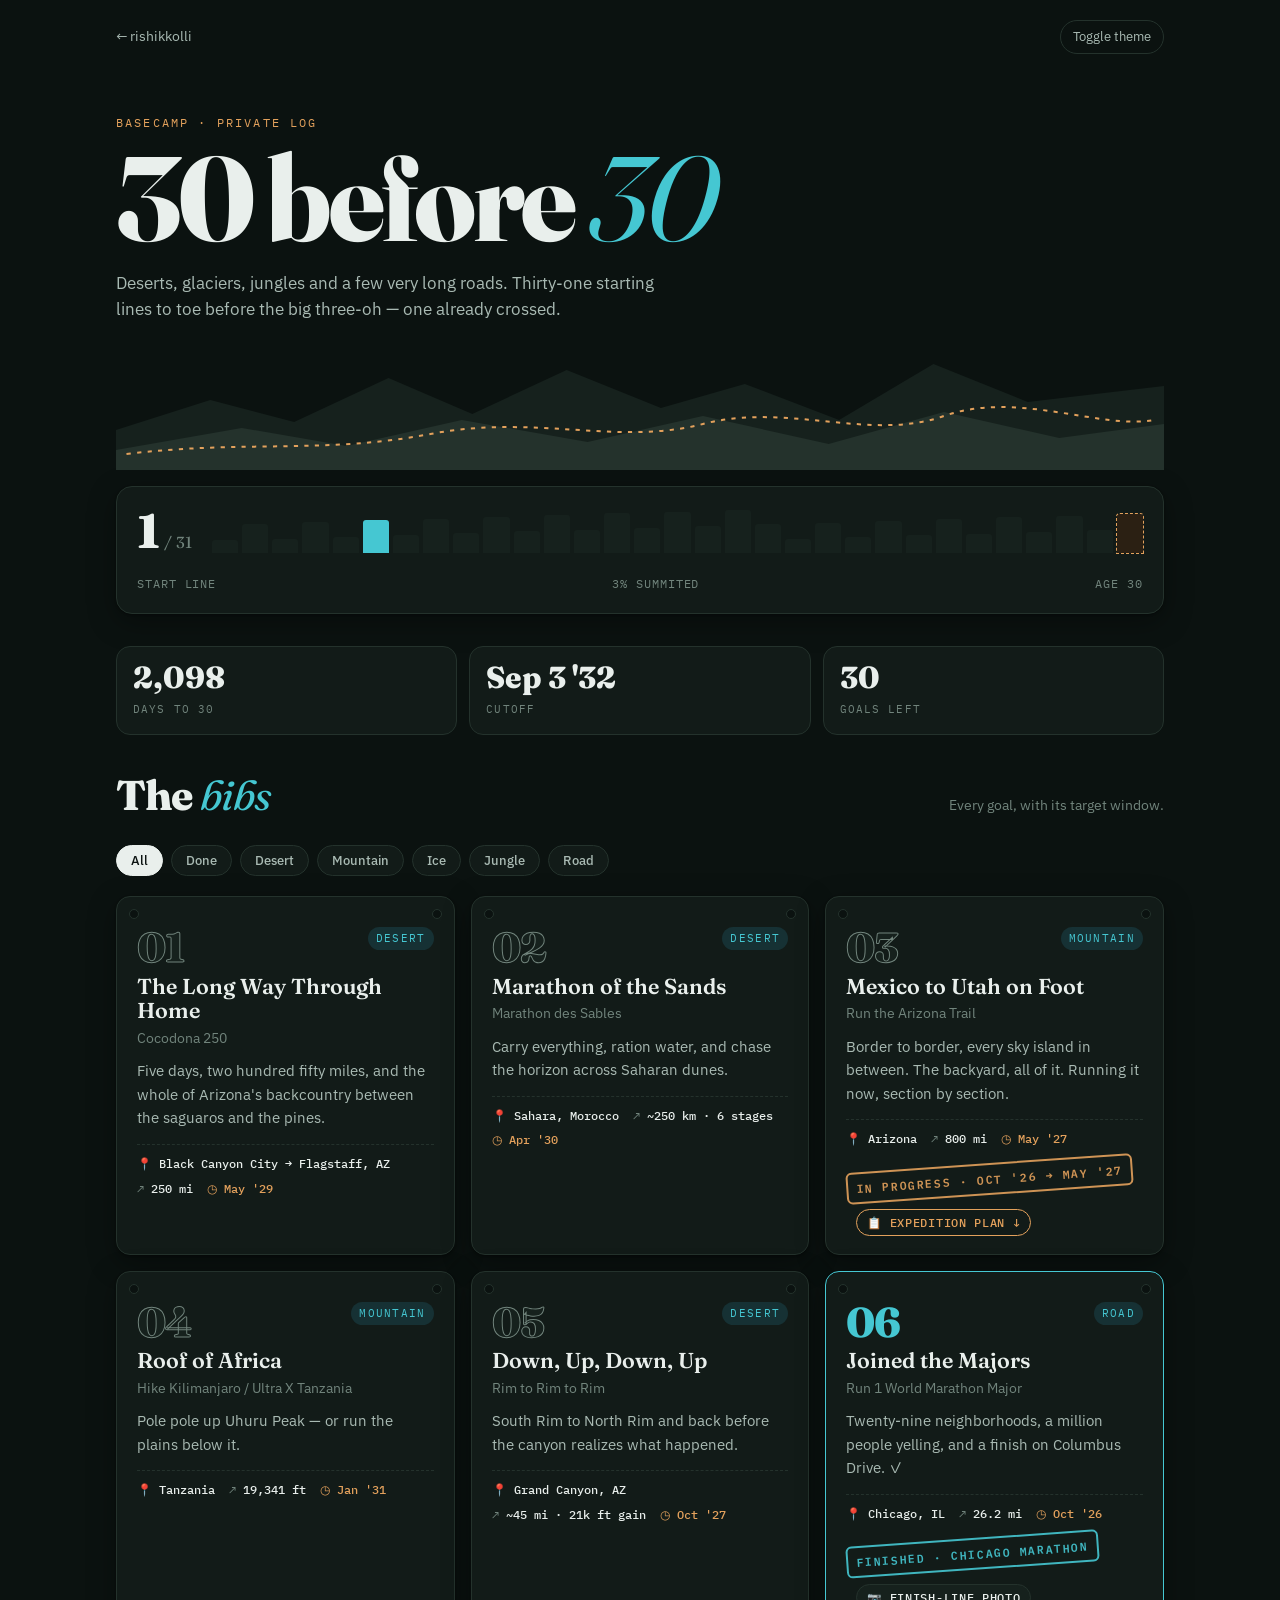
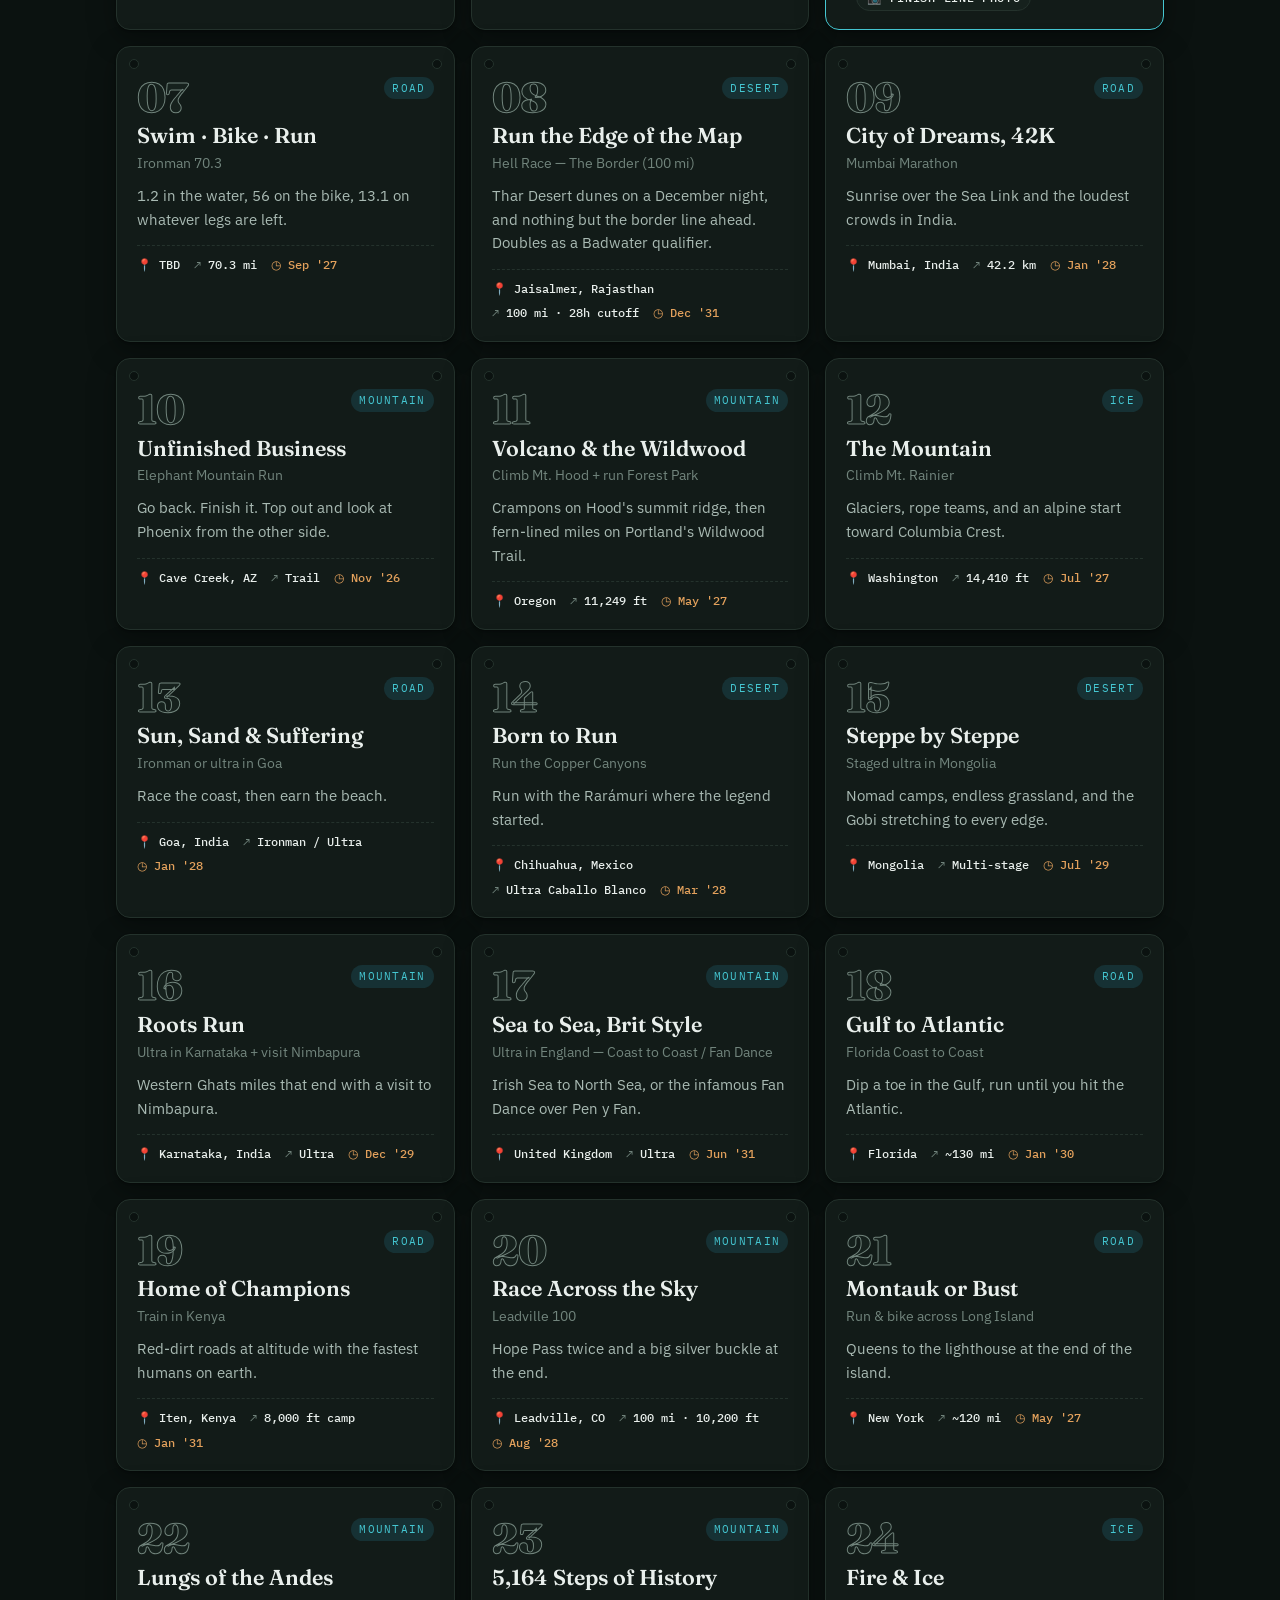
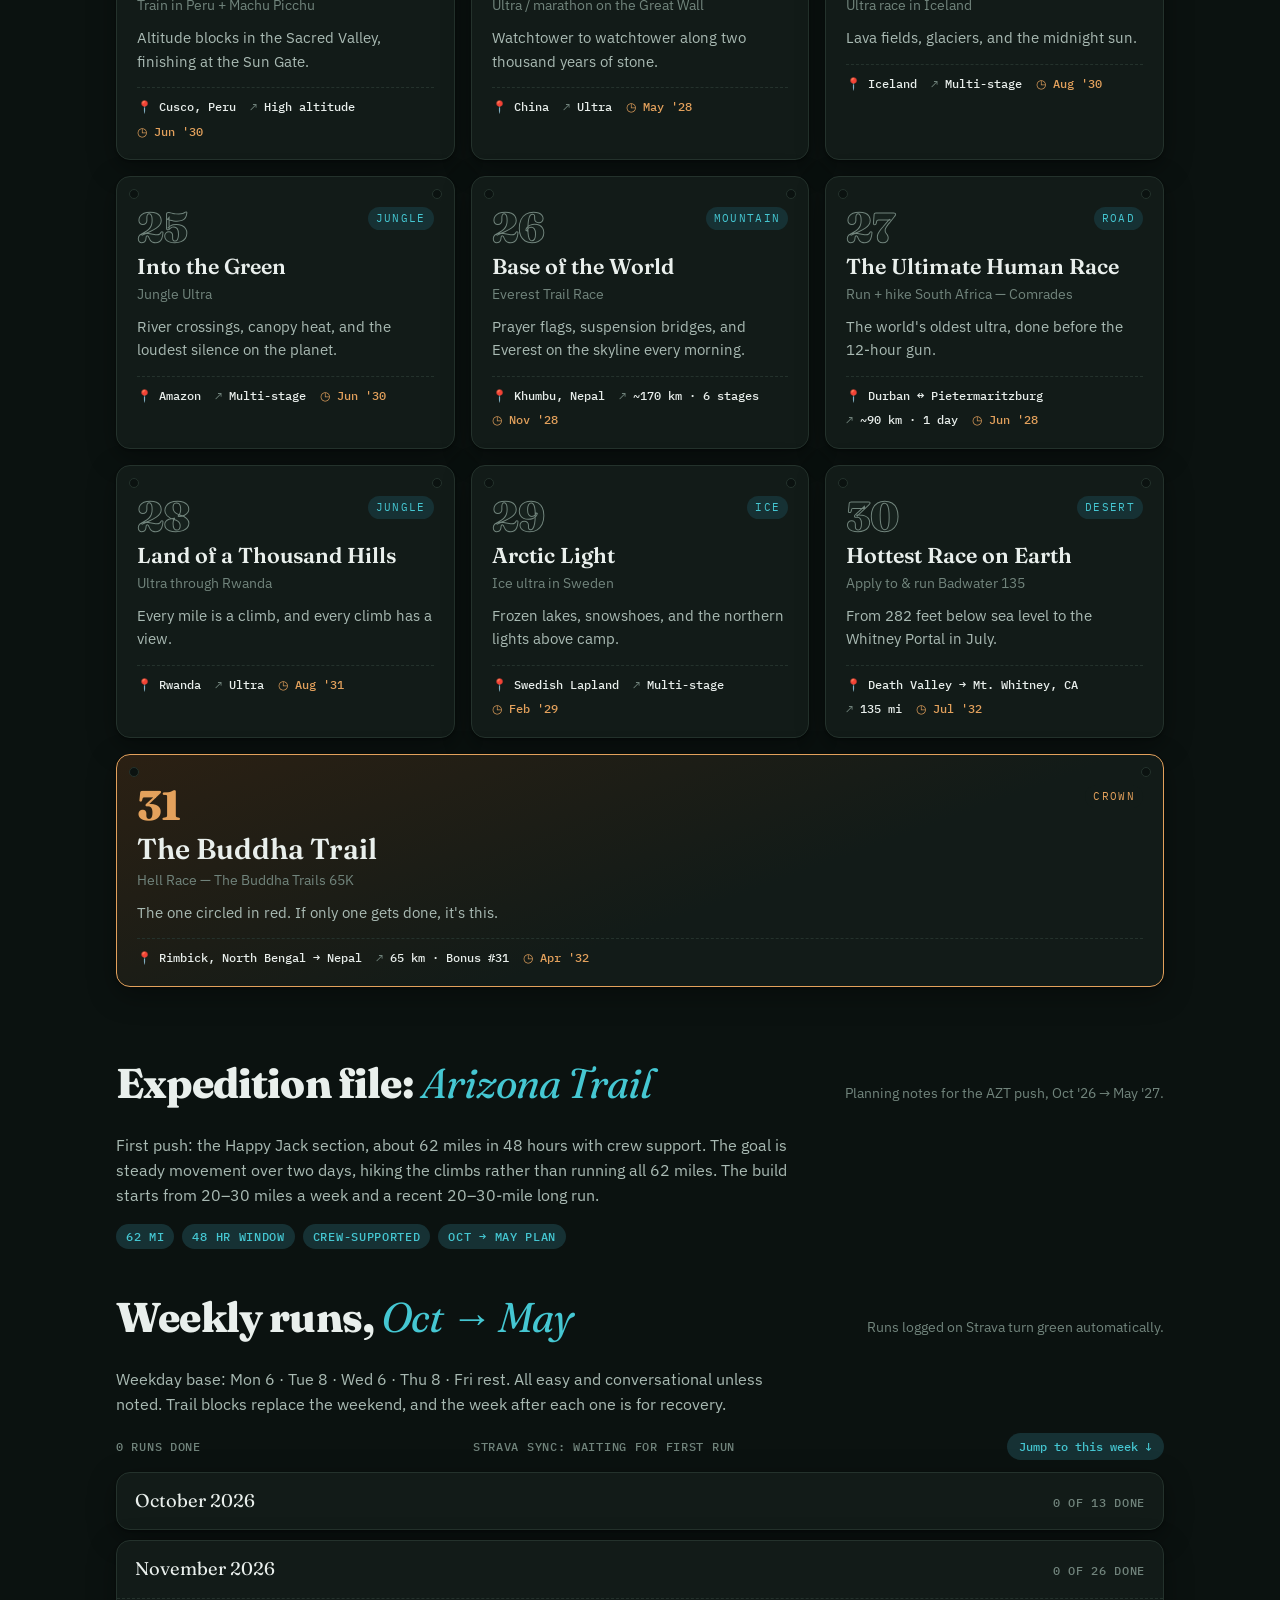
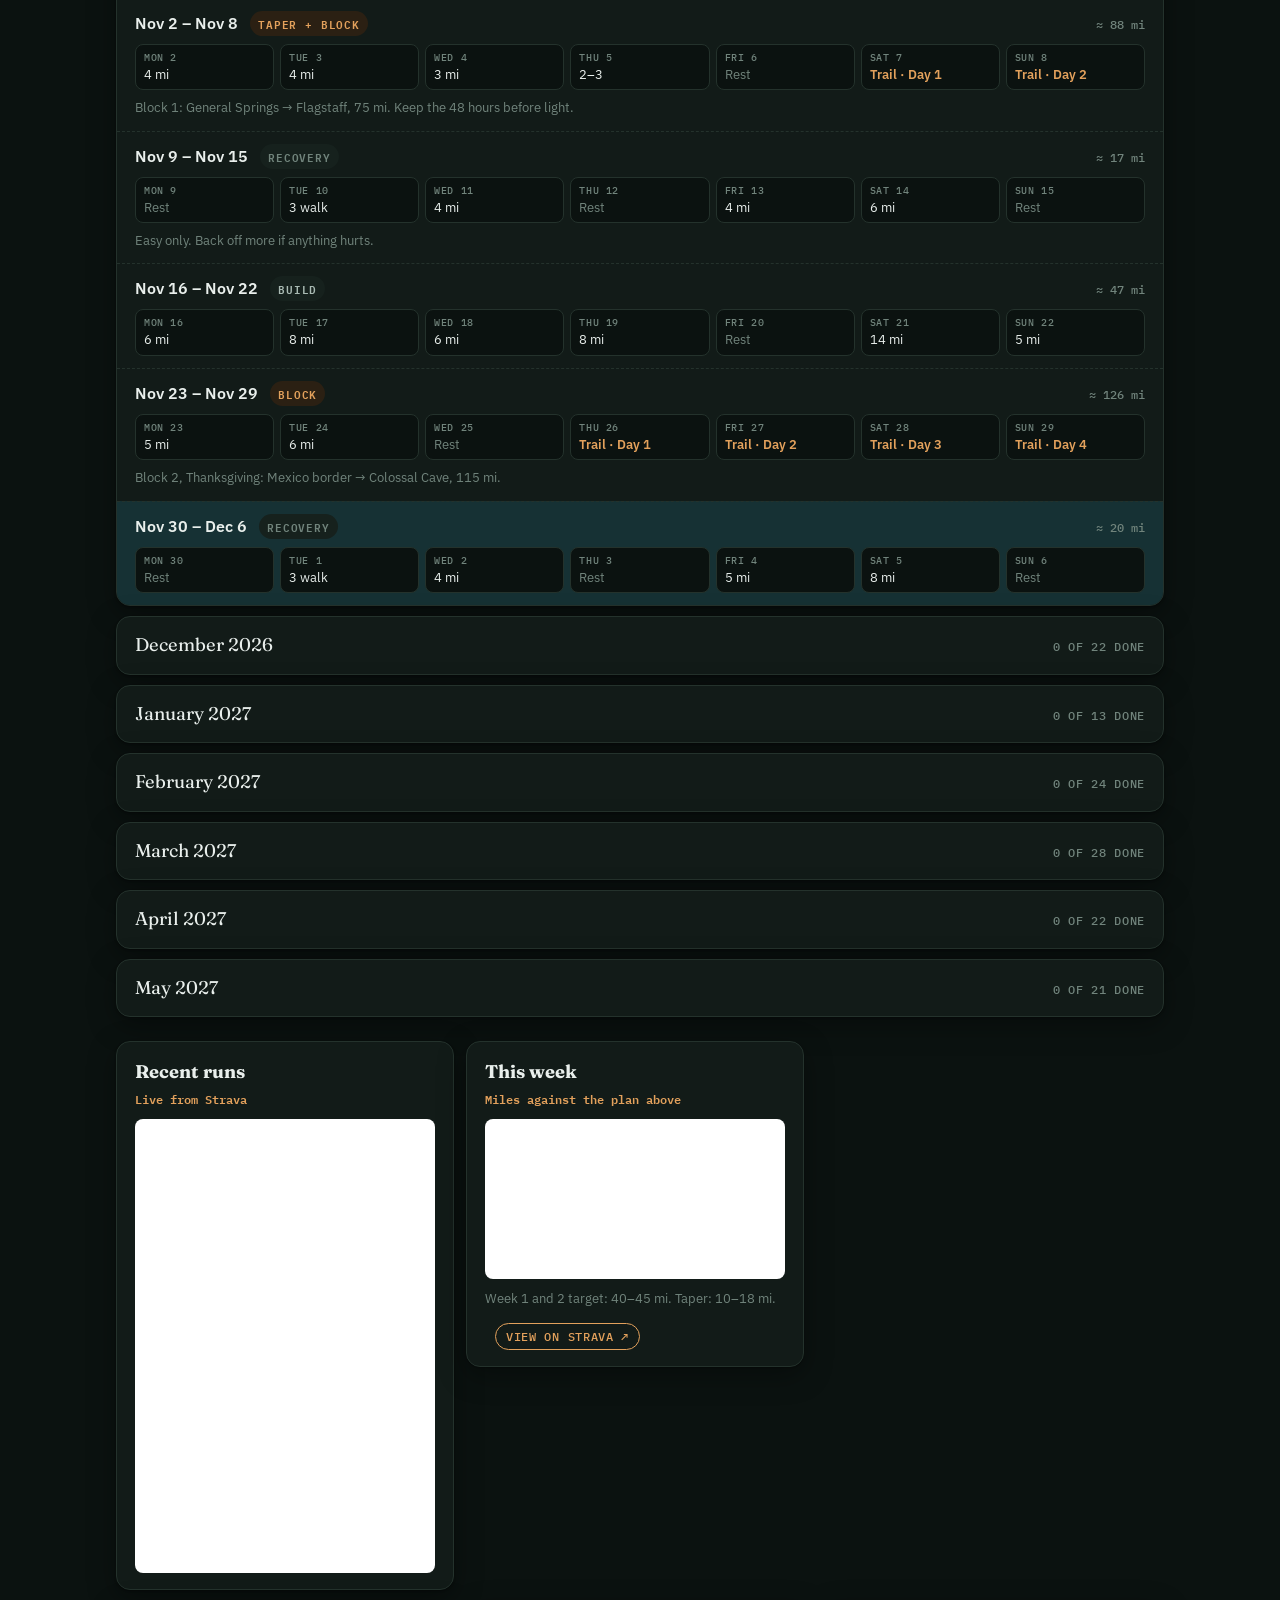
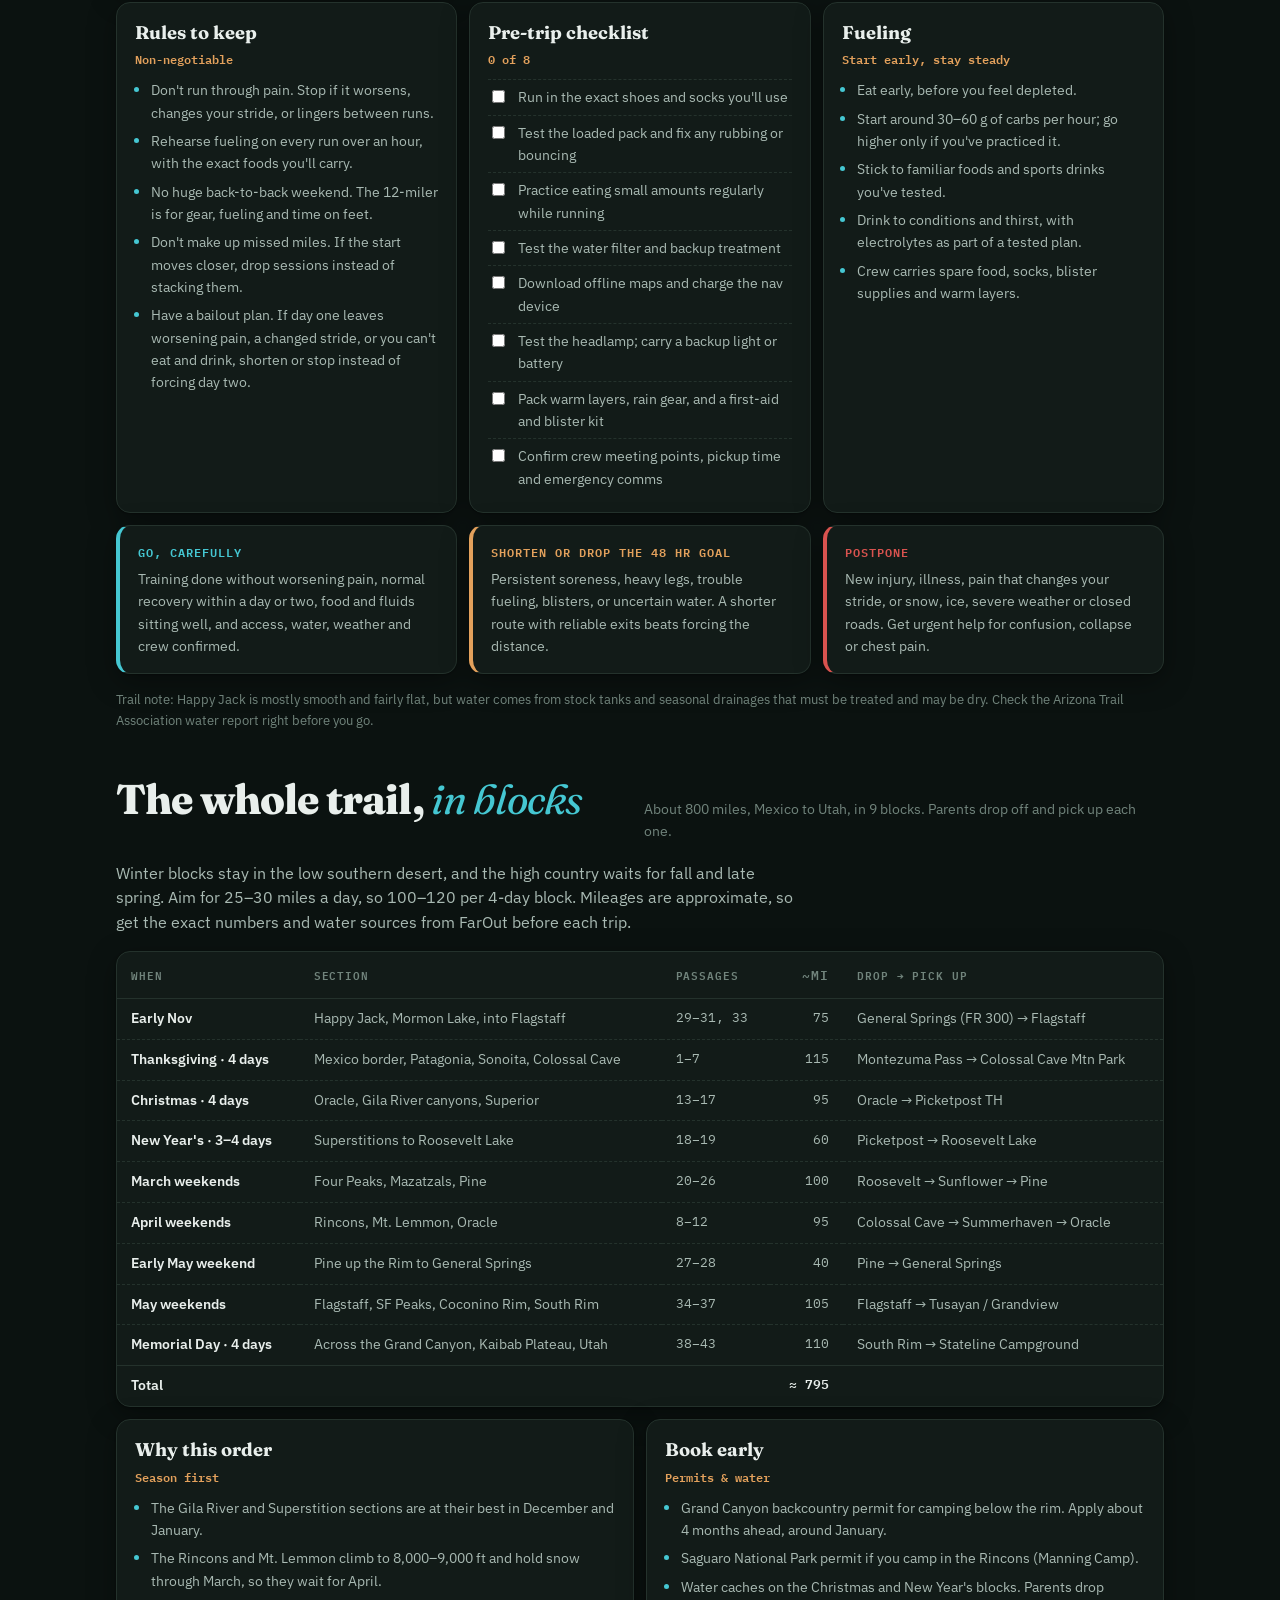
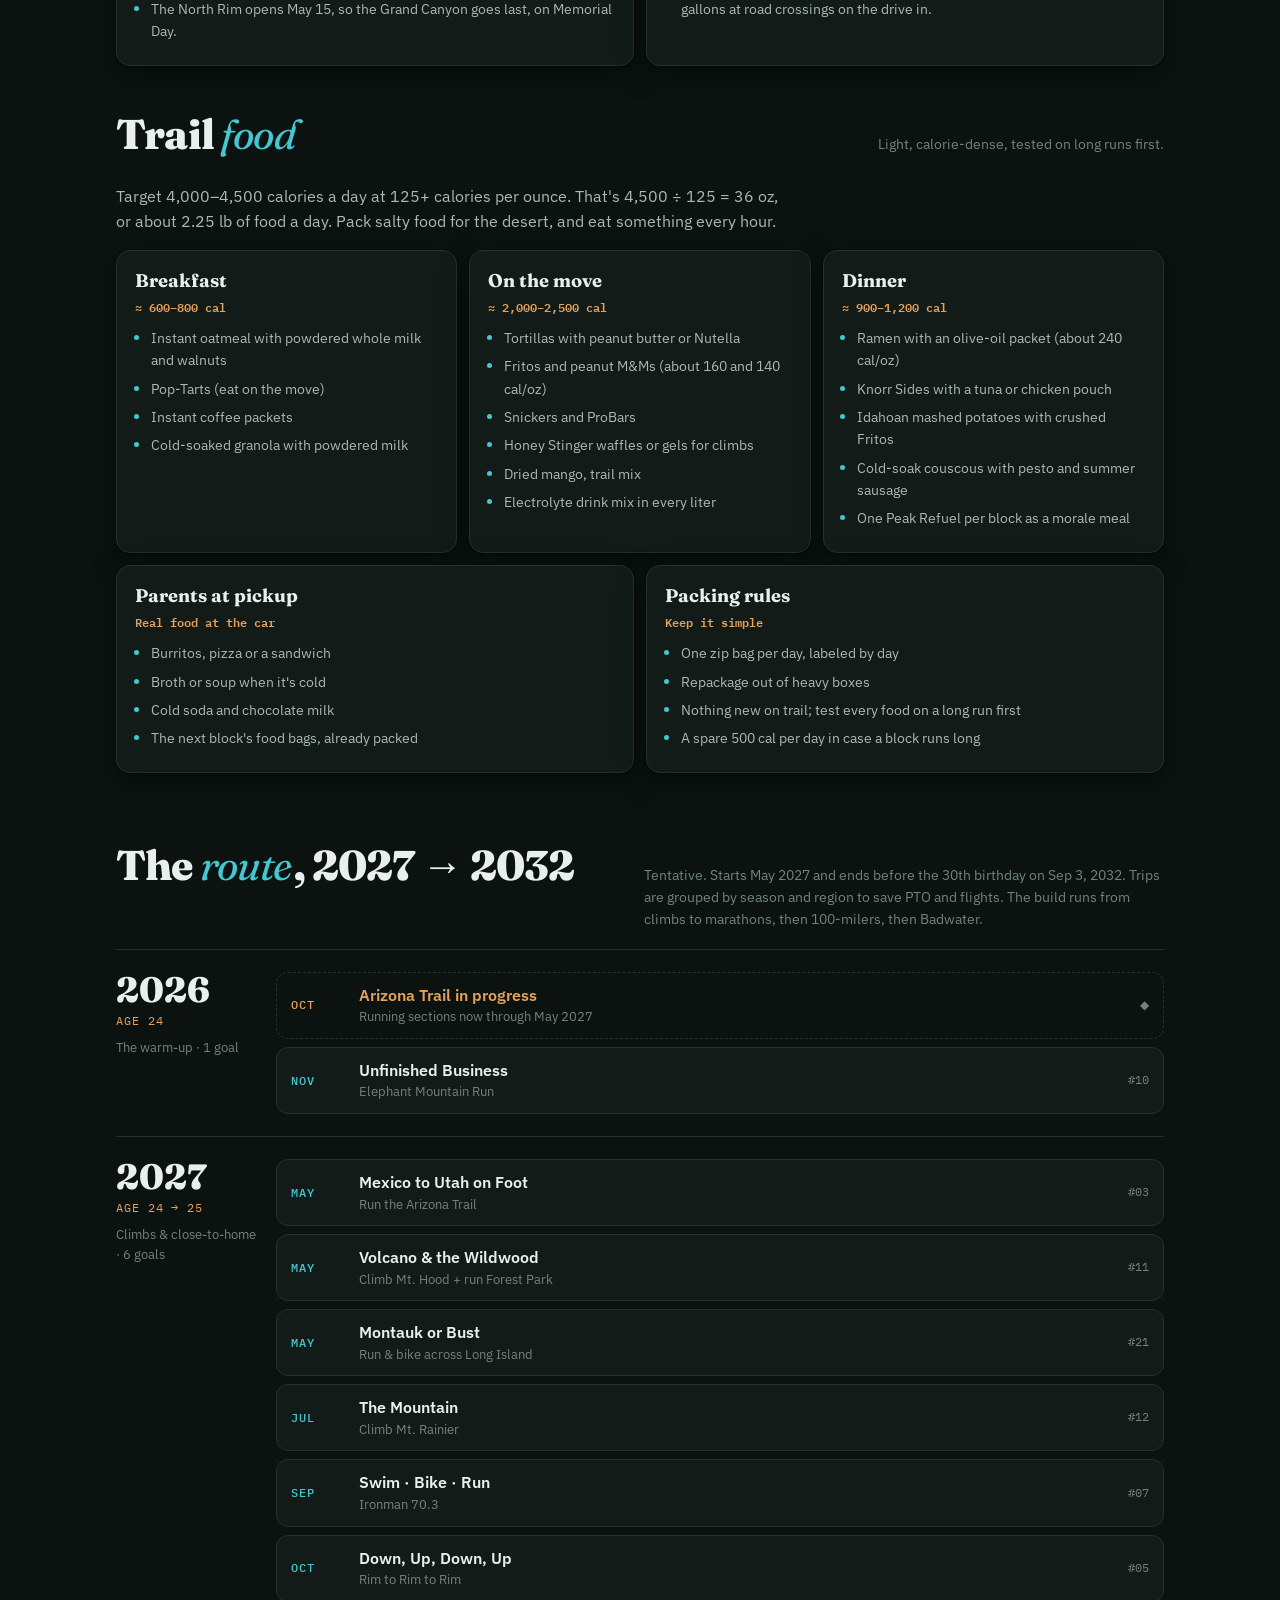
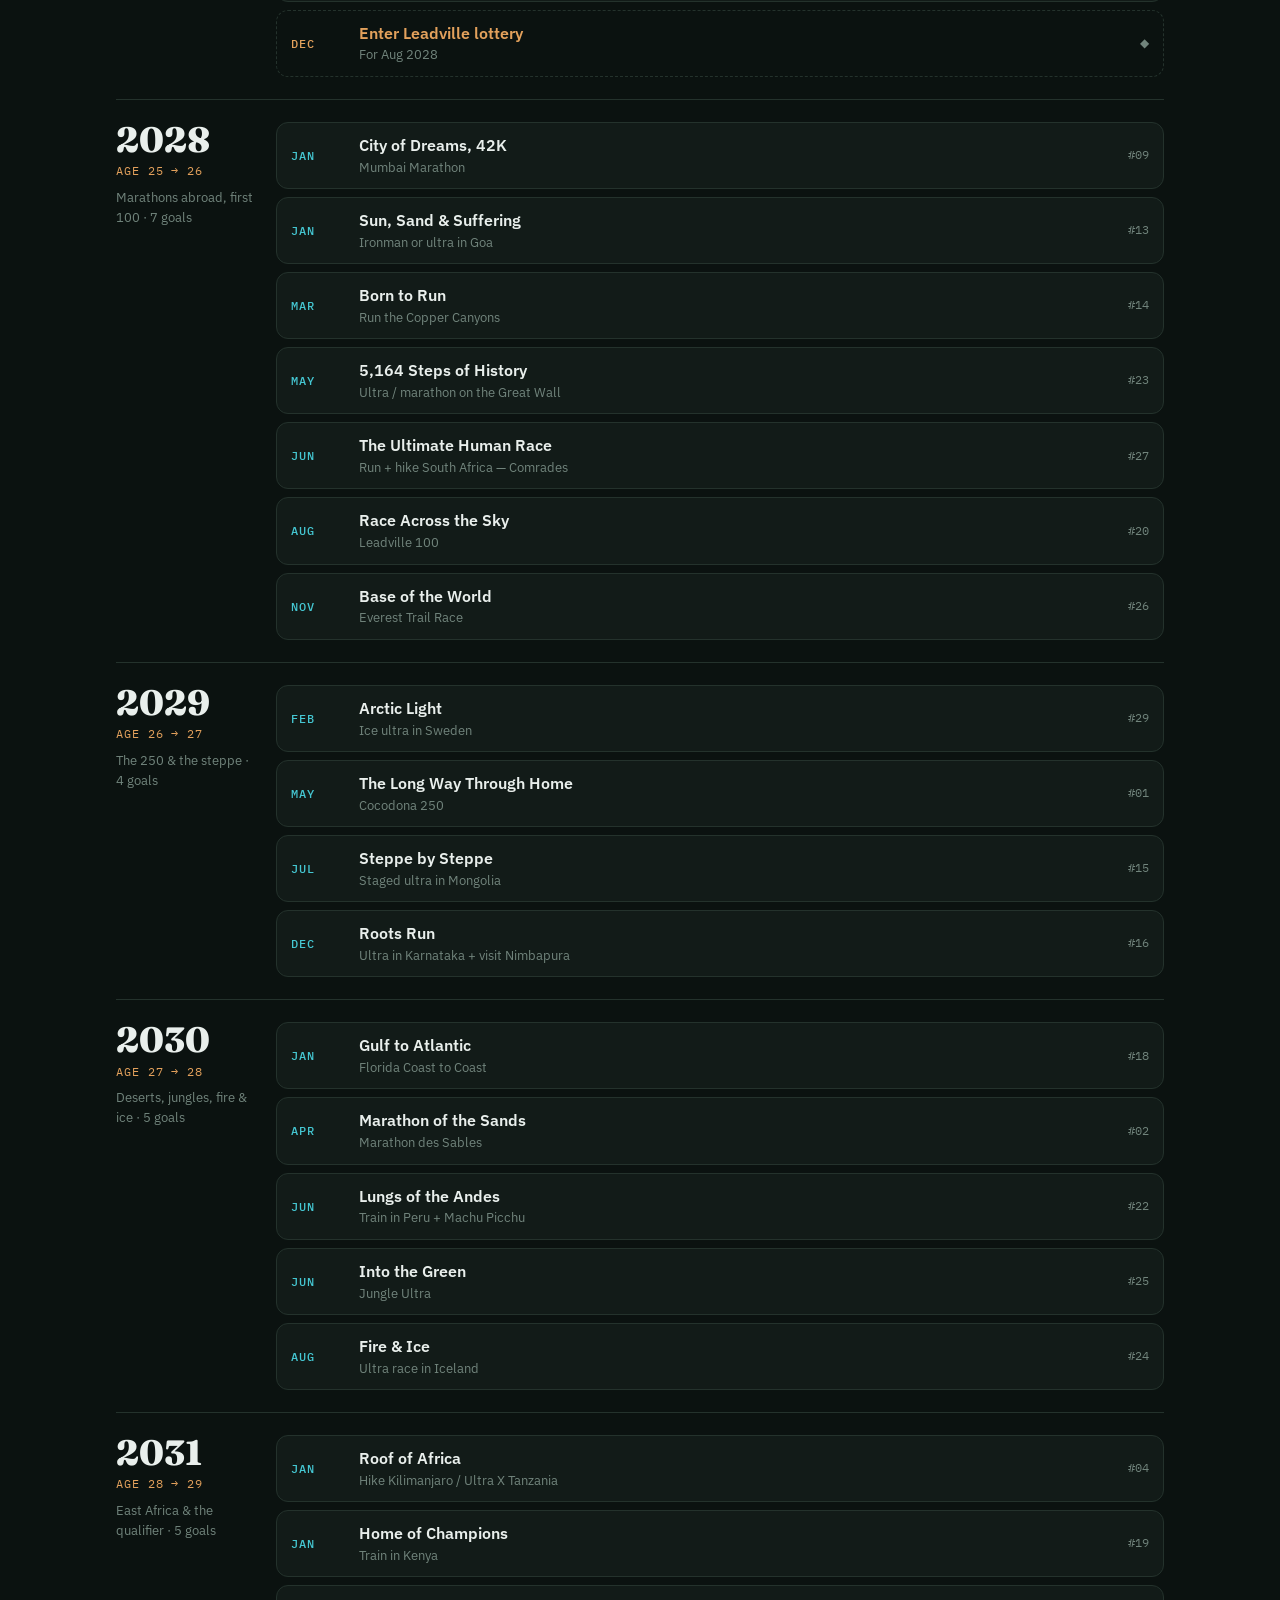
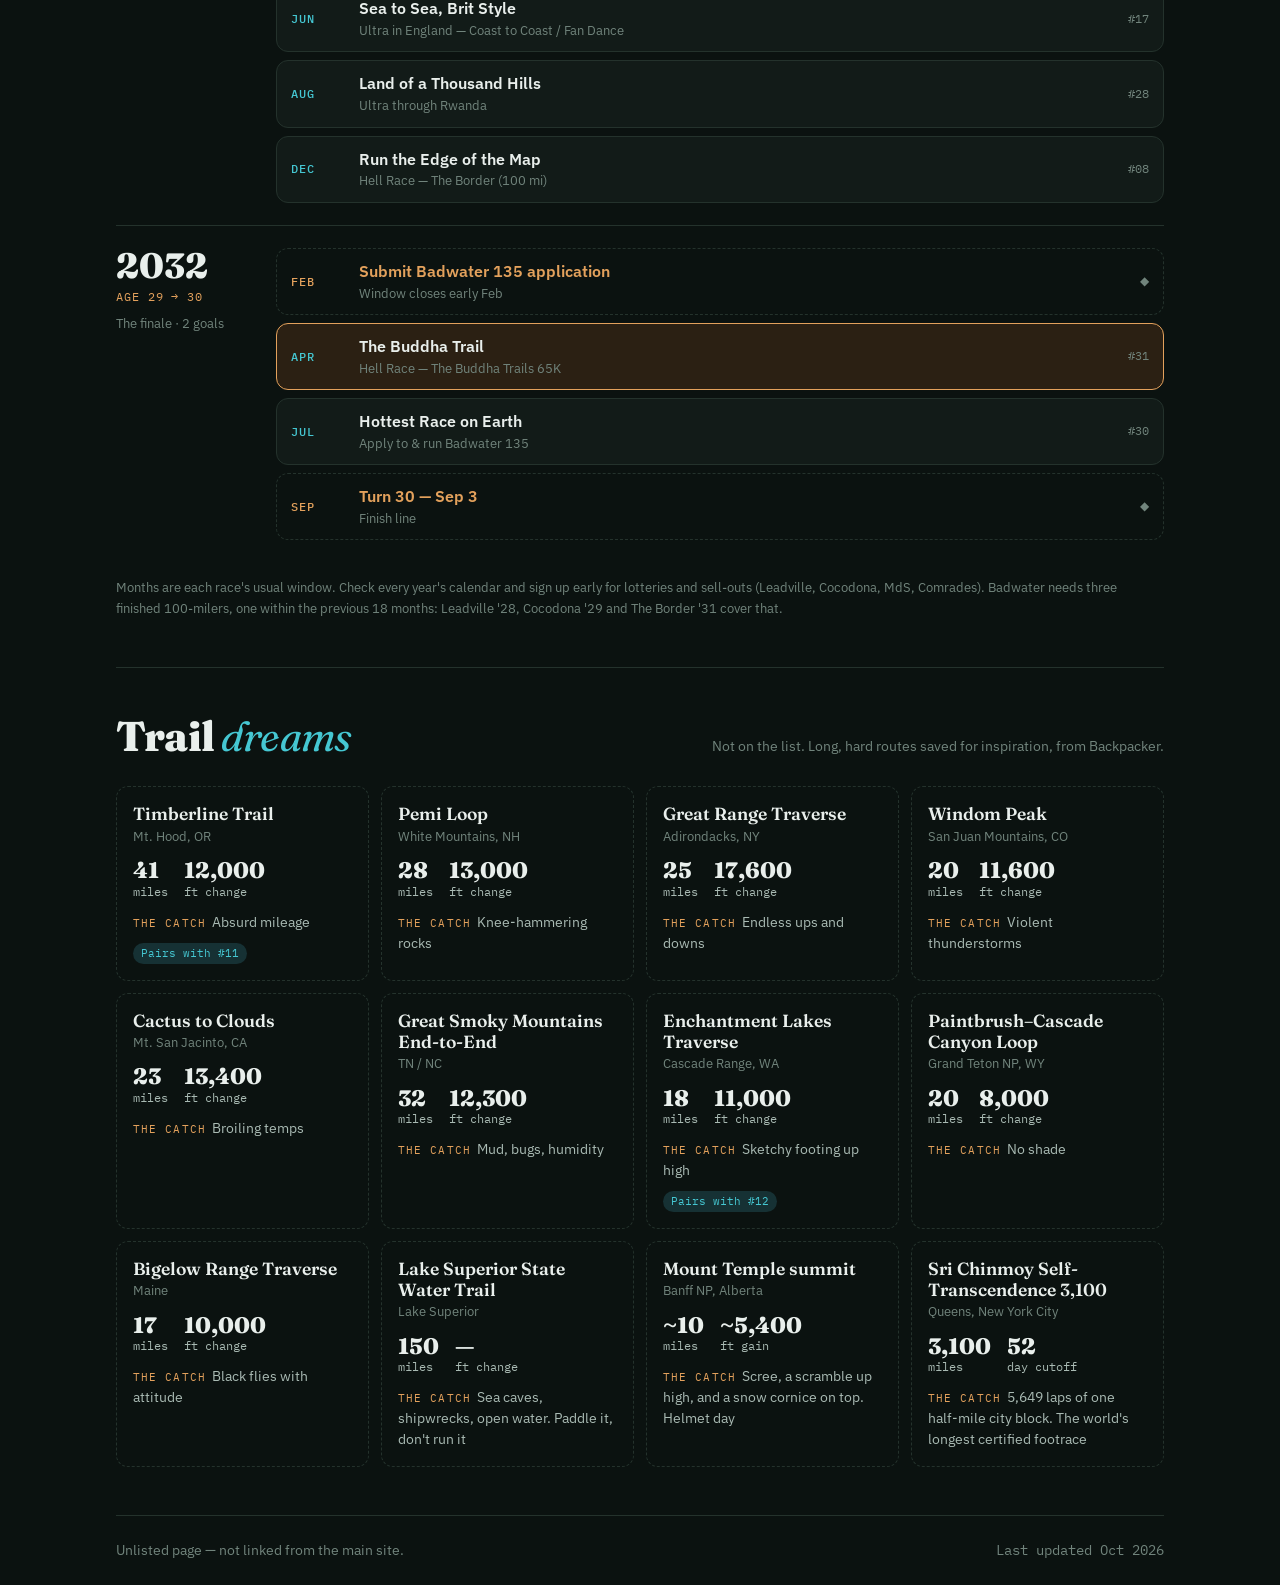
==== commit acbd38d5: "Basecamp: auto-green weekly runs from Strava Co-Authored-By: Claude Opus 5.5 <noreply@anthropic.com>" ====
--- a/basecamp/index.html
+++ b/basecamp/index.html
@@ -218,6 +218,7 @@
   .wk-day.done{border-color:#2E9E5B;background:rgba(46,158,91,.12)}
   .wk-day.done span,.wk-day.done small{color:#2E9E5B}
   .wk-day.done span::after{content:" ✓"}
+  .wk-day.strava small::after{content:" · Strava"}
   .wk-note{margin:8px 0 0;font-size:.82rem;color:var(--ink-faint)}
   @media (max-width:640px){.wk-days{grid-template-columns:repeat(4,minmax(0,1fr))}}
   .plan-link{display:inline-flex;margin:14px 0 0 10px;font:500 .72rem "IBM Plex Mono",monospace;letter-spacing:.06em;text-transform:uppercase;color:var(--amber);border:1px solid var(--amber);border-radius:999px;padding:5px 10px;text-decoration:none}
@@ -275,10 +276,10 @@
 
     <div class="sec xp-sub" id="azt-weeks">
       <h2>Weekly runs, <em>Oct → May</em></h2>
-      <p>Tap a run when it's done and it turns green. Saved in this browser.</p>
+      <p>Runs logged on Strava turn green automatically.</p>
     </div>
     <p class="xp-lede">Weekday base: Mon 6 · Tue 8 · Wed 6 · Thu 8 · Fri rest. All easy and conversational unless noted. Trail blocks replace the weekend, and the week after each one is for recovery.</p>
-    <div class="wk-bar"><span id="wk-count">0 runs done</span><button type="button" class="wk-jump" id="wk-jump">Jump to this week ↓</button></div>
+    <div class="wk-bar"><span id="wk-count">0 runs done</span><span id="wk-sync">Strava sync: waiting for first run</span><button type="button" class="wk-jump" id="wk-jump">Jump to this week ↓</button></div>
     <div id="wk-plan" class="wk-plan"></div>
 
     <div class="xp-strava" aria-label="Recent runs from Strava">
@@ -578,7 +579,7 @@
   const addDays=(s,n)=>{const d=new Date(s+'T12:00:00Z'); d.setUTCDate(d.getUTCDate()+n); return d;};
   const fmt=d=>d.toLocaleDateString('en-US',{month:'short',day:'numeric',timeZone:'UTC'});
   const today=iso(new Date(Date.now()-7*3600e3));
-  const months={}; let nowEl=null;
+  const months={}; let nowEl=null; const btns={};
   W.forEach(([mon,tag,days,tot,note])=>{
     const start=addDays(mon,0), end=addDays(mon,6);
     const mKey=start.toLocaleDateString('en-US',{month:'long',year:'numeric',timeZone:'UTC'});
@@ -589,7 +590,7 @@
     wk.innerHTML=`<div class="wk-head"><b>${fmt(start)} – ${fmt(end)}</b><span class="wk-tag ${cls}">${tag}</span><span class="wk-tot">${tot==='—'?'':tot+' mi'}</span></div><div class="wk-days"></div>${note?`<p class="wk-note">${note}</p>`:''}`;
     const grid=wk.querySelector('.wk-days');
     days.forEach((v,i)=>{
-      const date=iso(addDays(mon,i)); const b=document.createElement('button'); b.type='button'; b.className='wk-day';
+      const date=iso(addDays(mon,i)); const b=document.createElement('button'); b.type='button'; b.className='wk-day'; btns[date]=b;
       let label;
       if(v===0){label='Rest'; b.classList.add('rest'); b.disabled=true;}
       else if(typeof v==='string'&&v.startsWith('B:')){label='Trail · '+v.slice(2); b.classList.add('blk');}
@@ -604,10 +605,24 @@
     months[mKey].appendChild(wk);
   });
   function count(){
-    const n=Object.keys(done).length; document.getElementById('wk-count').textContent=n+(n===1?' run':' runs')+' done';
+    const n=root.querySelectorAll('.wk-day.done').length; document.getElementById('wk-count').textContent=n+(n===1?' run':' runs')+' done';
     Object.values(months).forEach(m=>{const t=m.querySelectorAll('.wk-day:not(.rest)').length, d=m.querySelectorAll('.wk-day.done').length; m.querySelector('summary span').textContent=d+' of '+t+' done';});
   }
   count();
+  // Strava: a GitHub Action writes strava.json every 2 hours; any run, hike or walk that day turns it green.
+  fetch('strava.json?t='+Date.now(),{cache:'no-store'}).then(r=>r.ok?r.json():null).then(d=>{
+    if(!d||!d.days) return;
+    Object.entries(d.days).forEach(([date,v])=>{
+      const b=btns[date]; if(!b) return;
+      b.disabled=false; b.classList.remove('rest'); b.classList.add('done','strava');
+      b.setAttribute('aria-pressed','true'); b.title='Strava: '+v.mi+' mi';
+      const sp=b.querySelector('span'); if(sp) sp.textContent=v.mi+' mi';
+    });
+    const n=Object.keys(d.days).filter(k=>btns[k]).length;
+    const ago=d.updated?new Date(d.updated).toLocaleString('en-US',{month:'short',day:'numeric',hour:'numeric',minute:'2-digit'}):'';
+    document.getElementById('wk-sync').textContent='Strava sync · '+ago;
+    count(n);
+  }).catch(()=>{});
   if(!nowEl){const first=root.querySelector('.wk-month'); if(first) first.open=true;}
   document.getElementById('wk-jump').addEventListener('click',()=>{const t=nowEl||root; t.scrollIntoView({behavior:'smooth',block:'center'});});
 })();
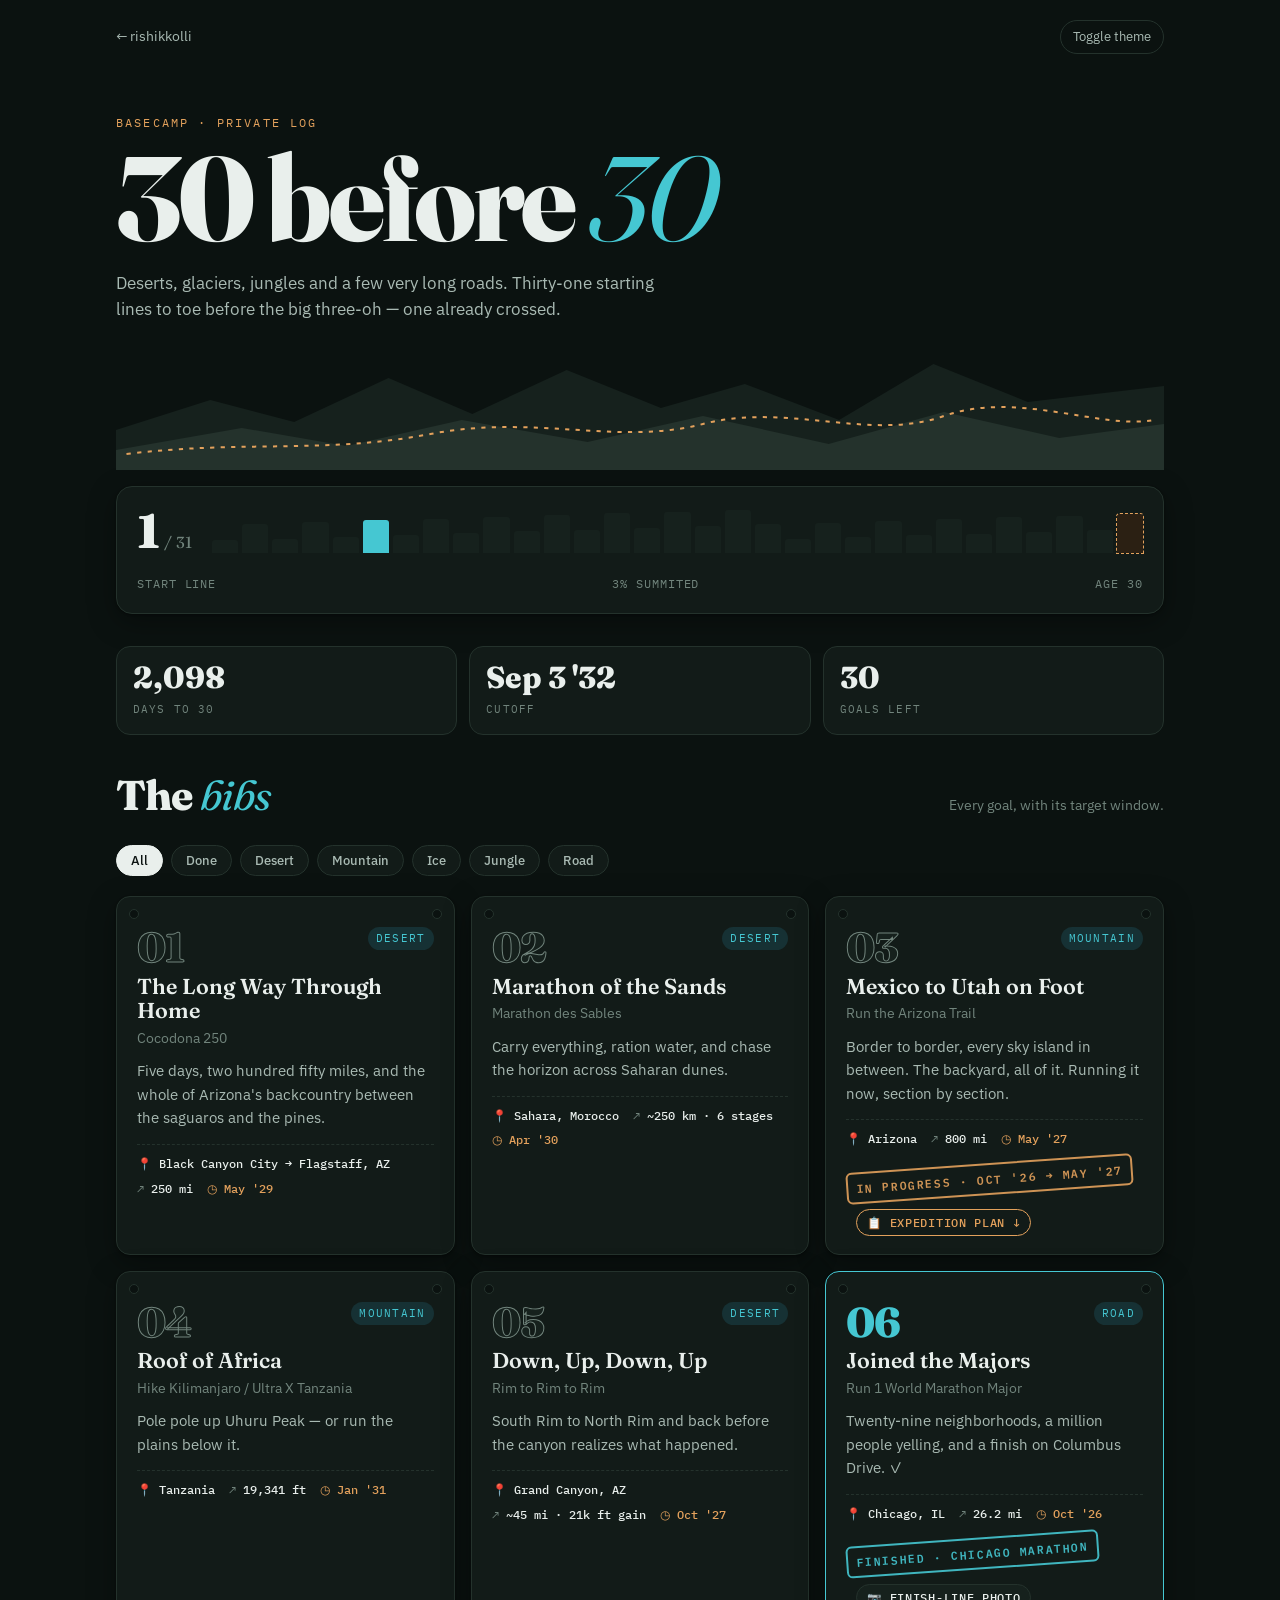
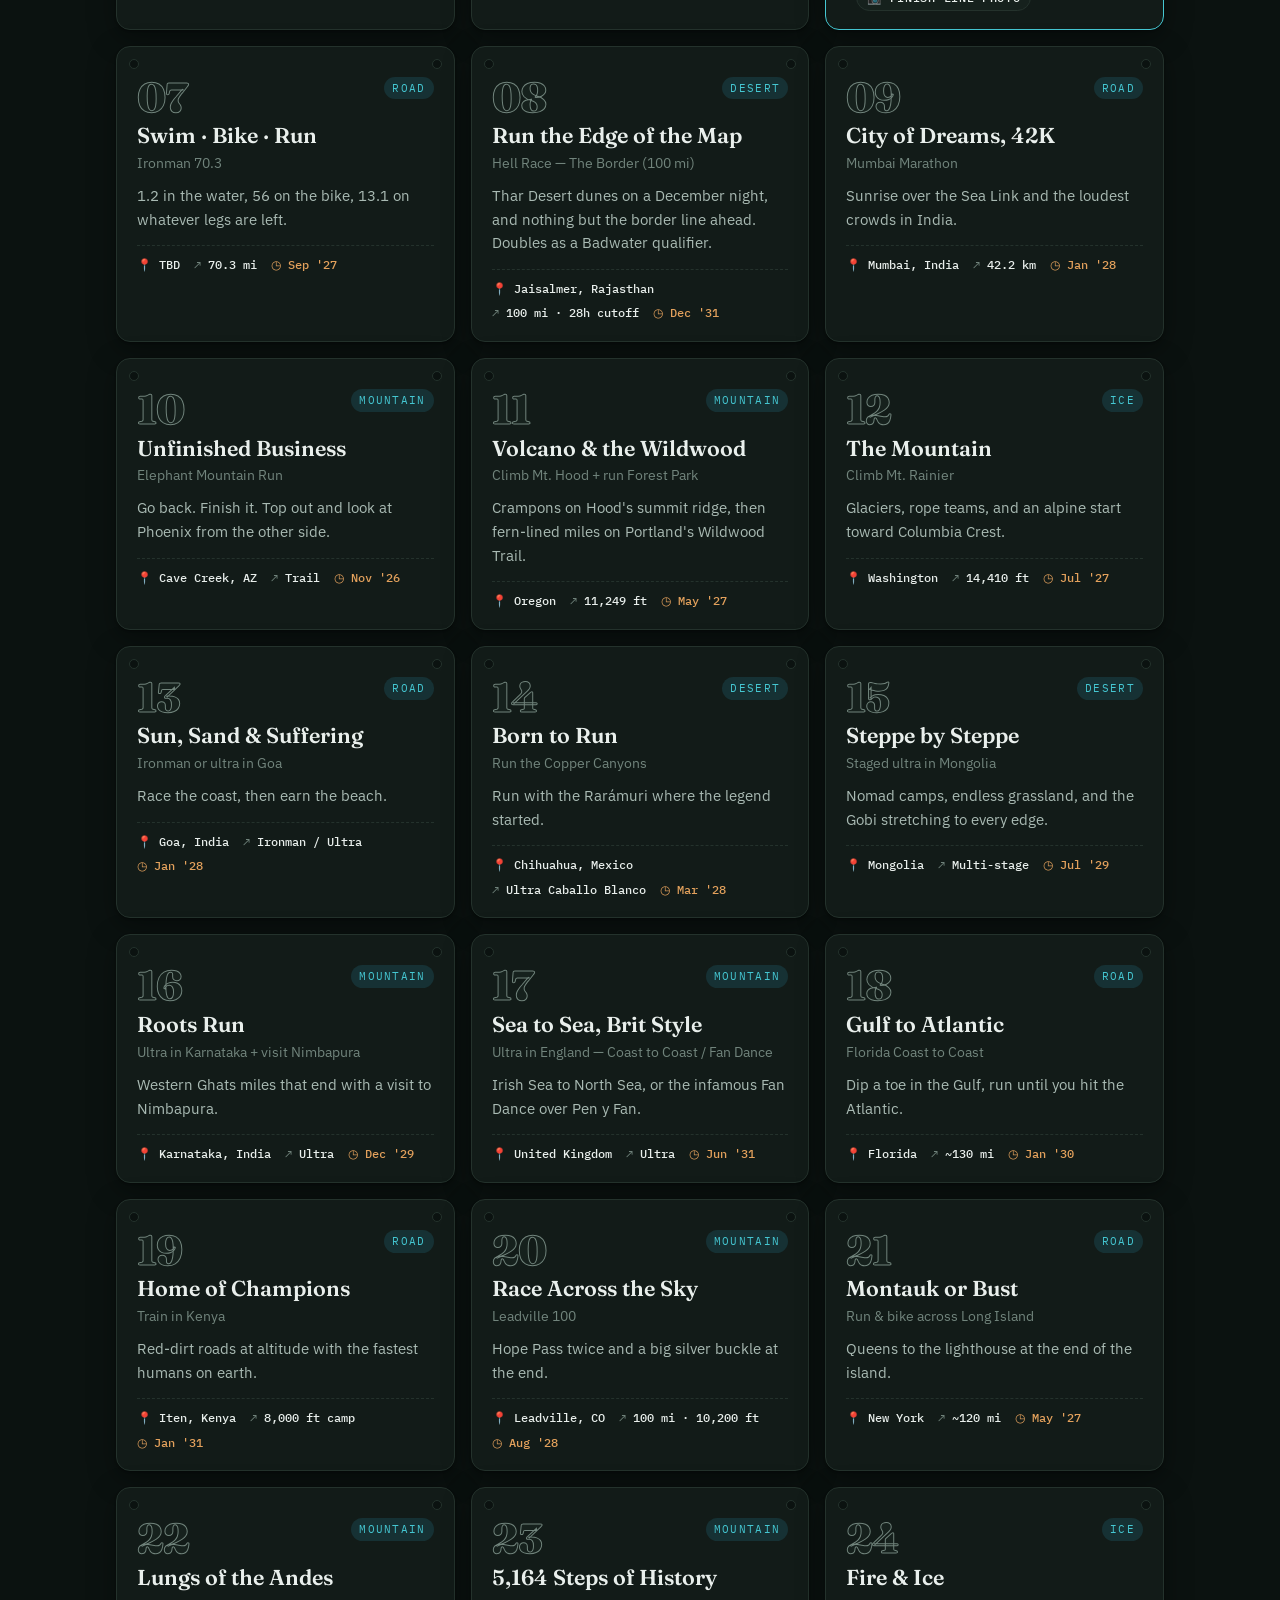
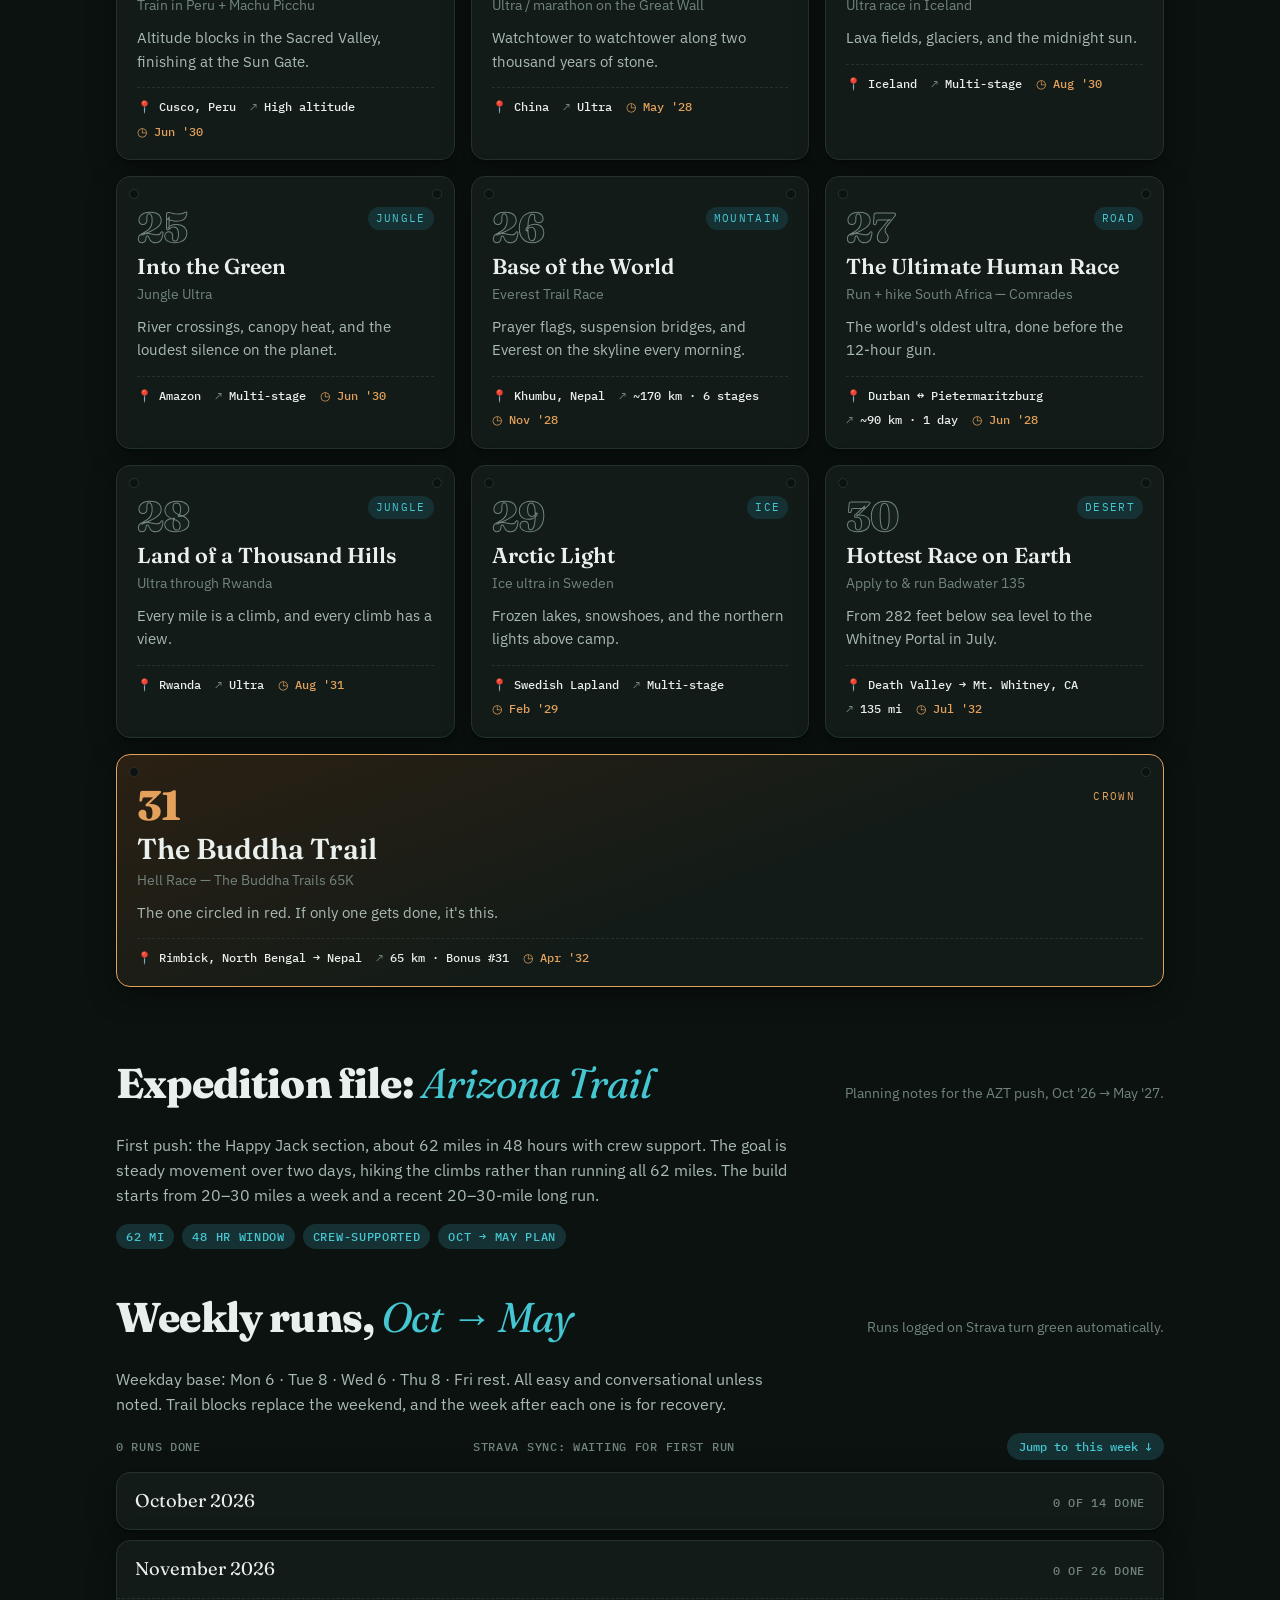
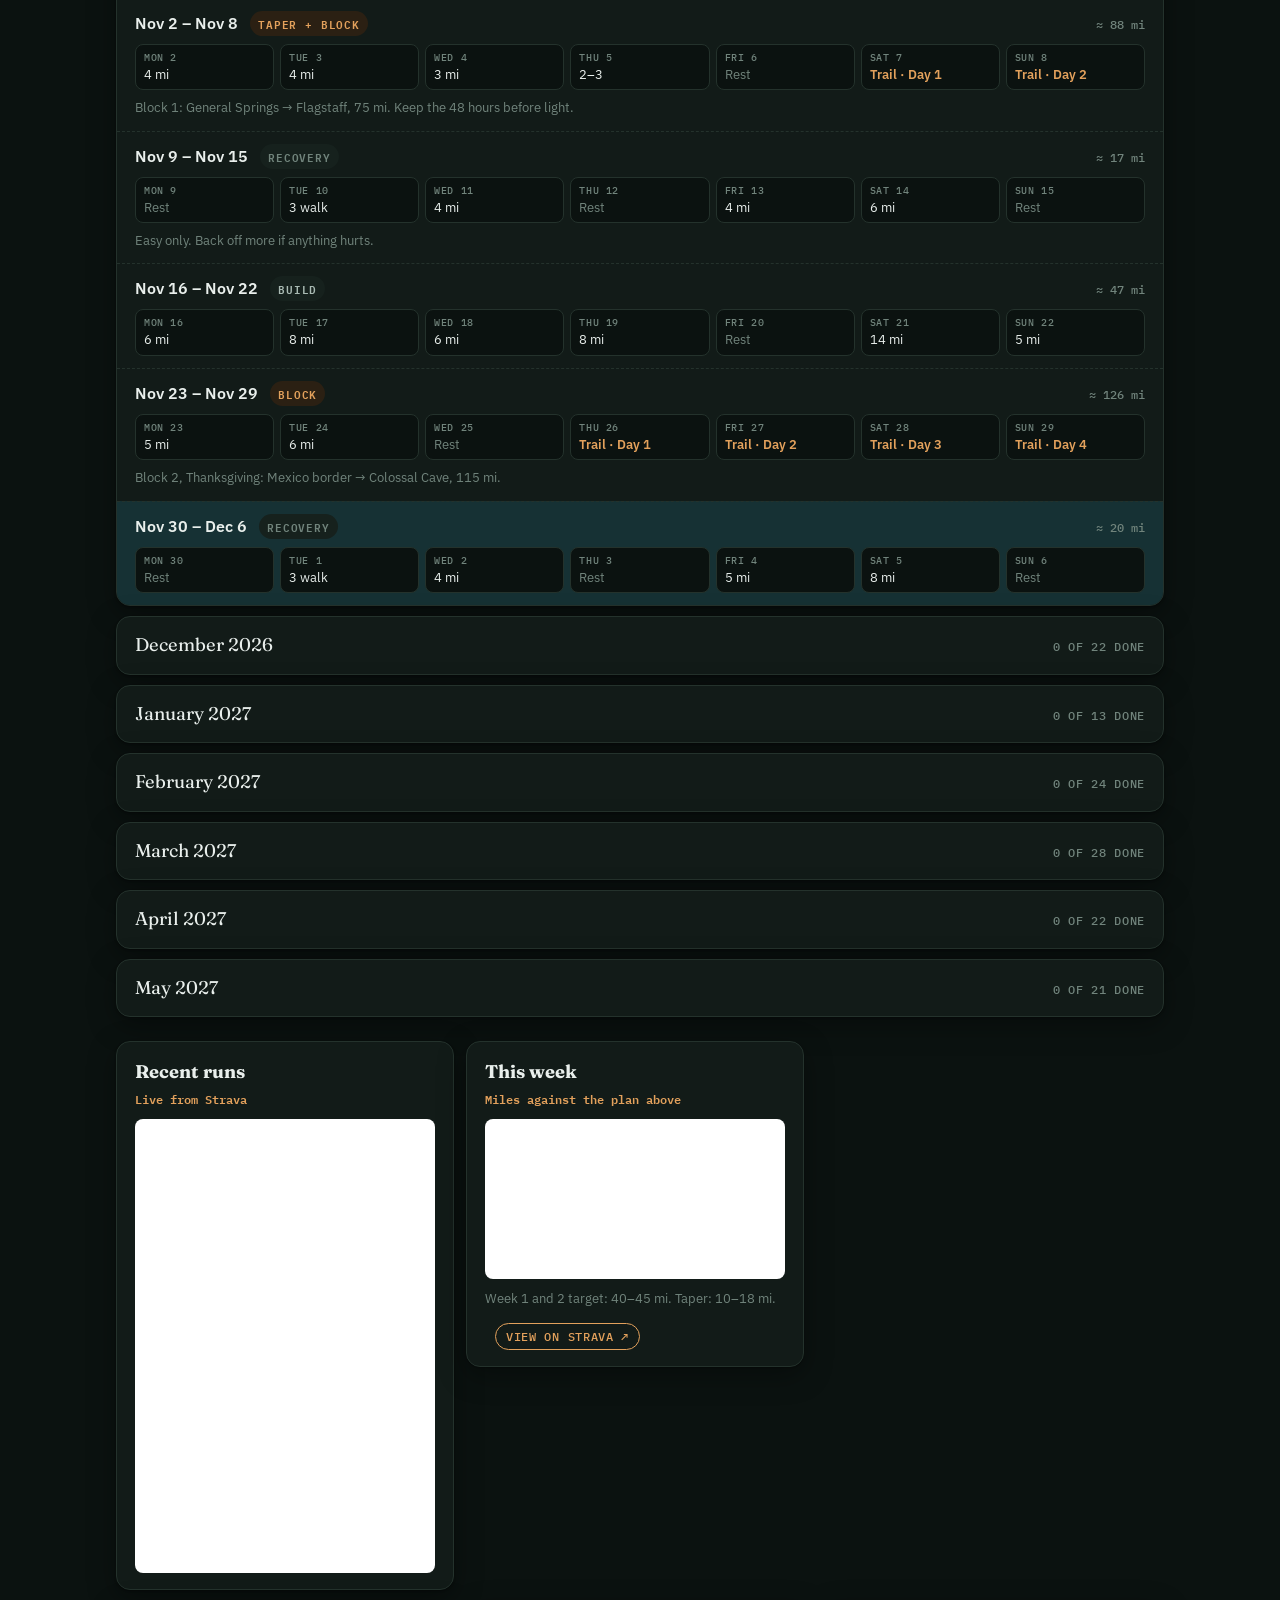
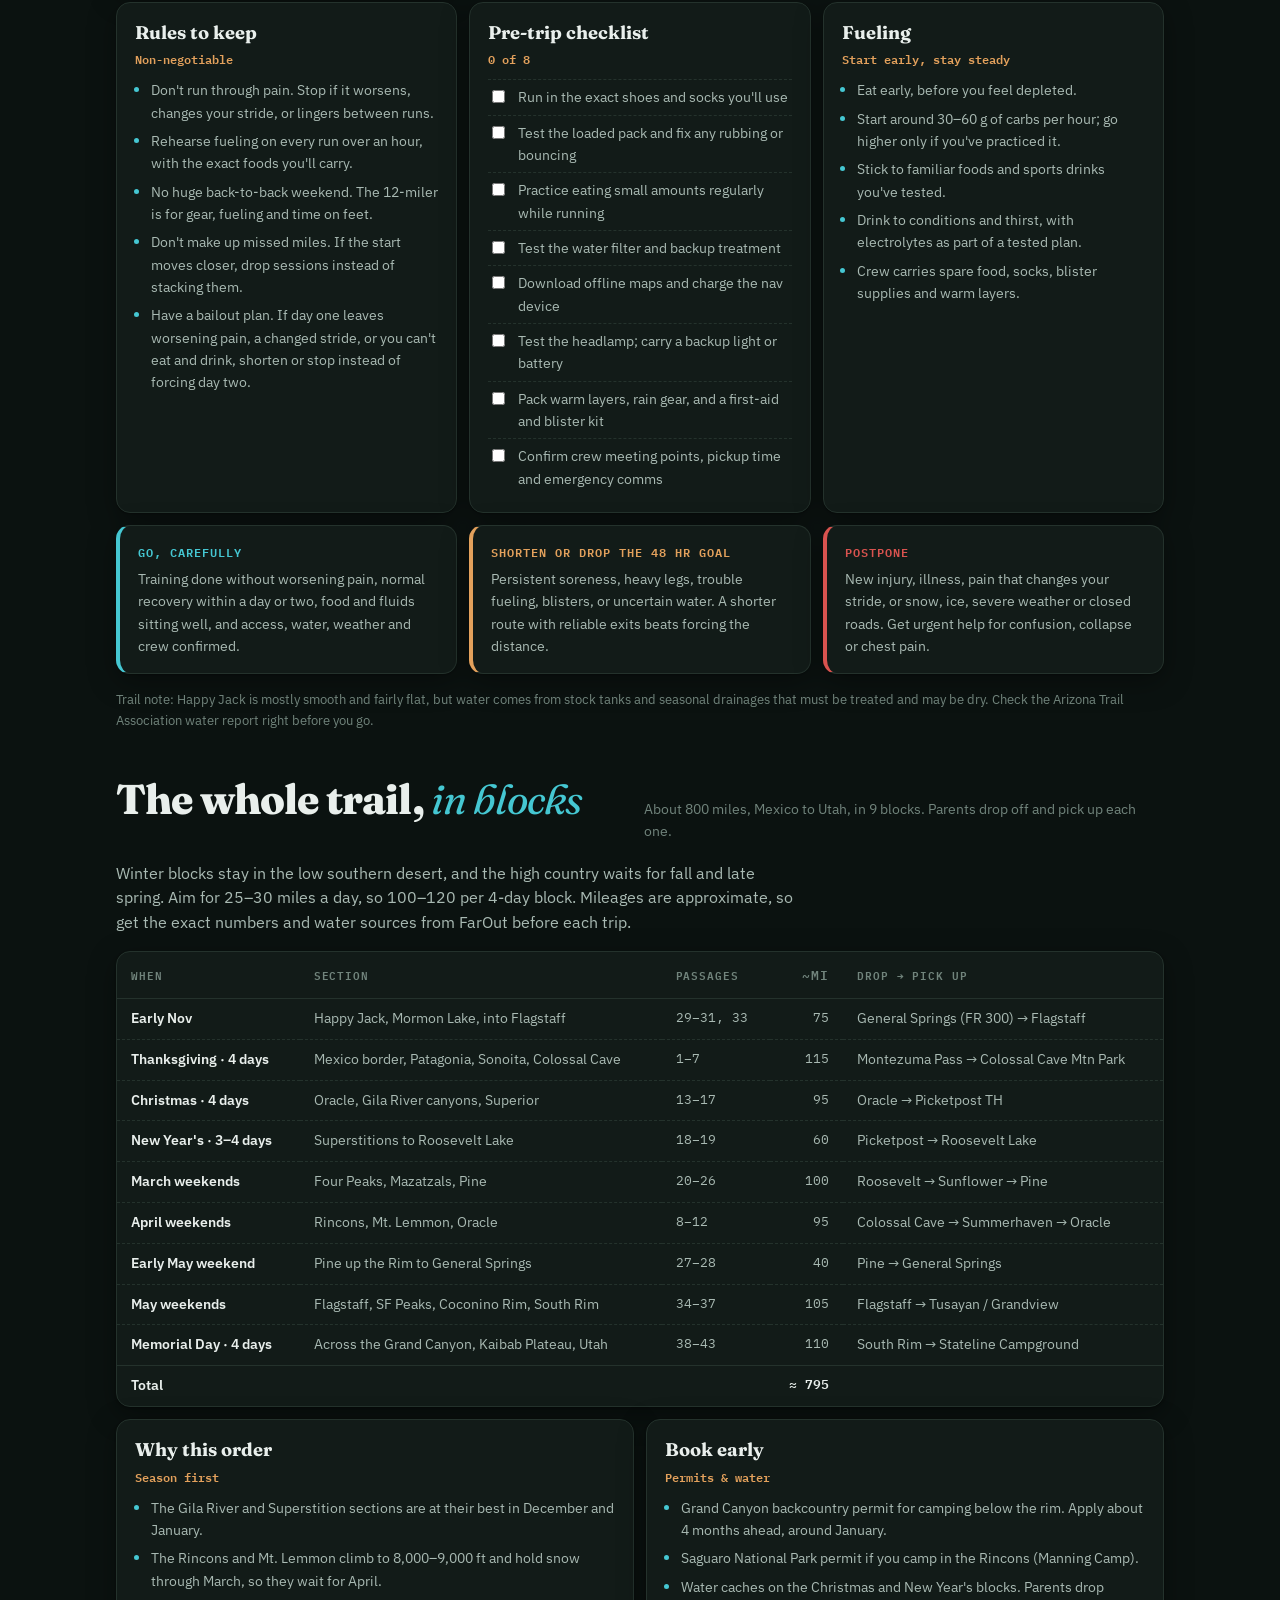
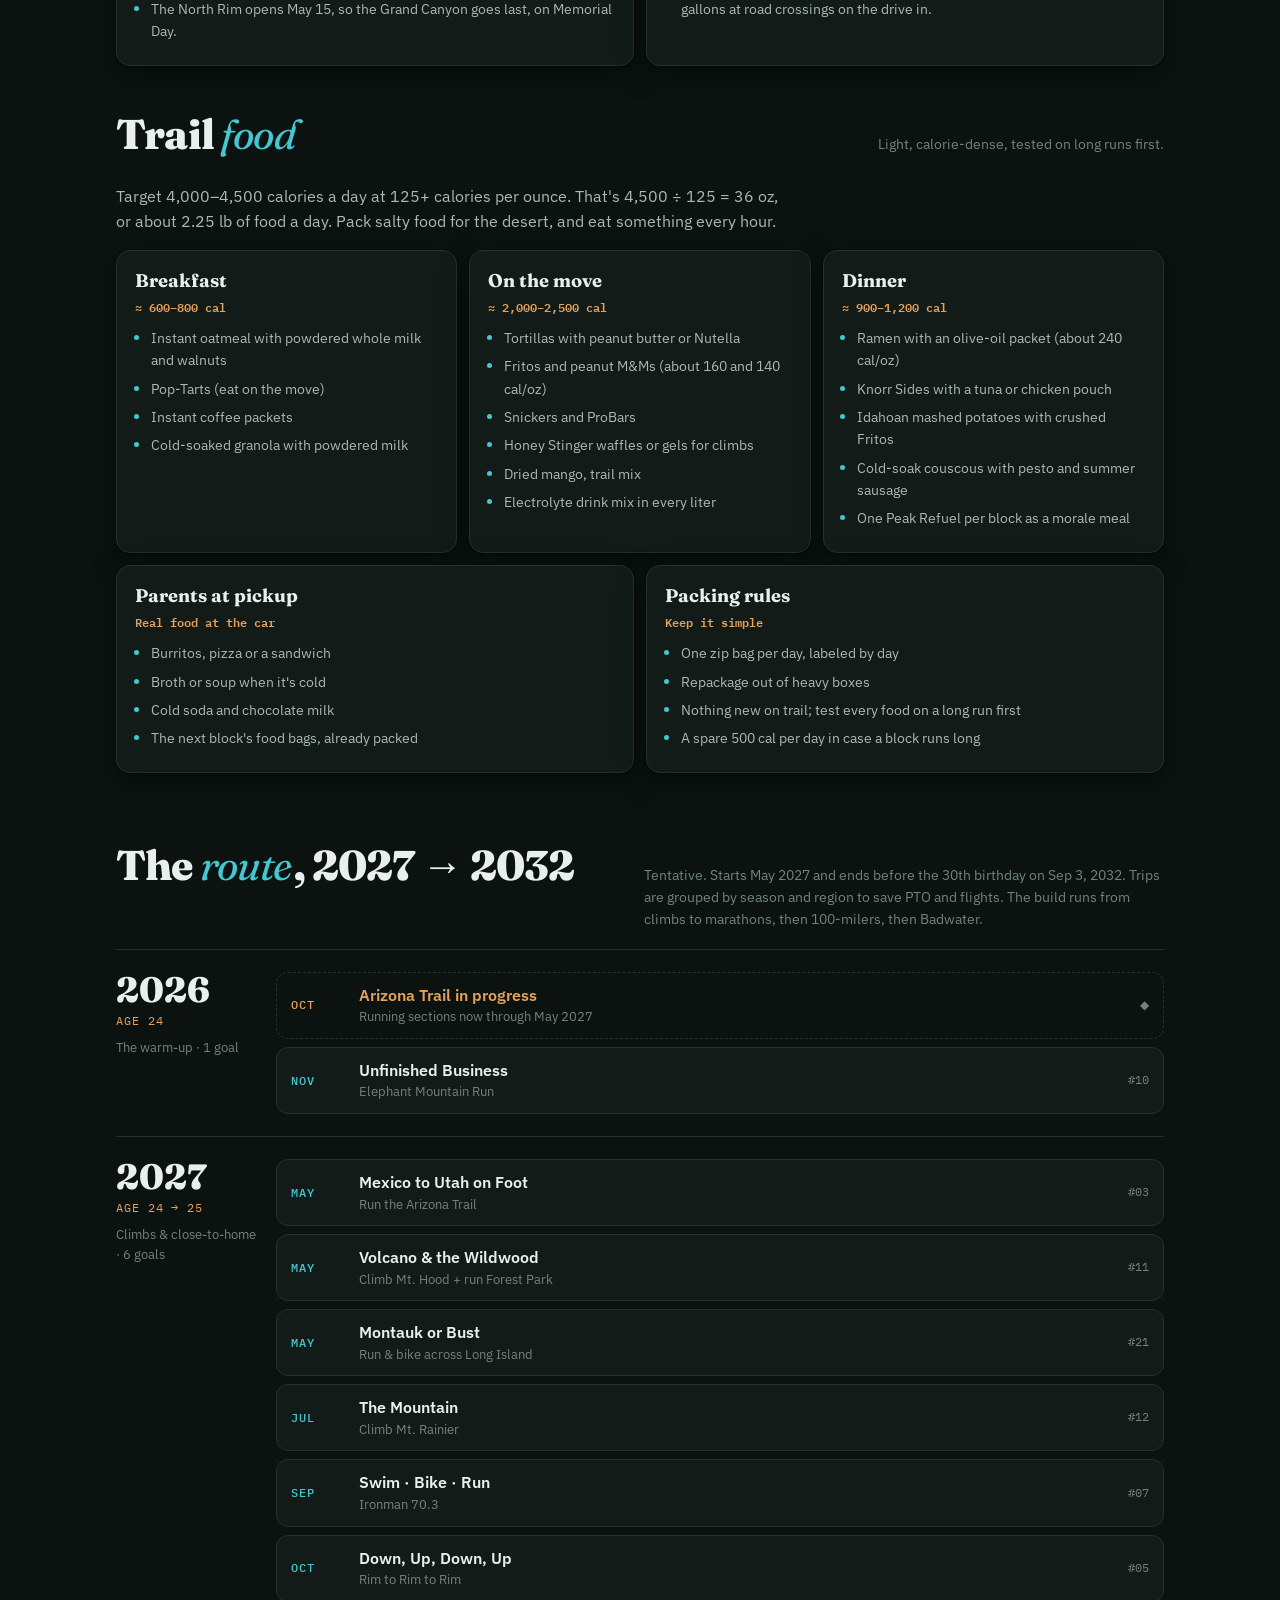
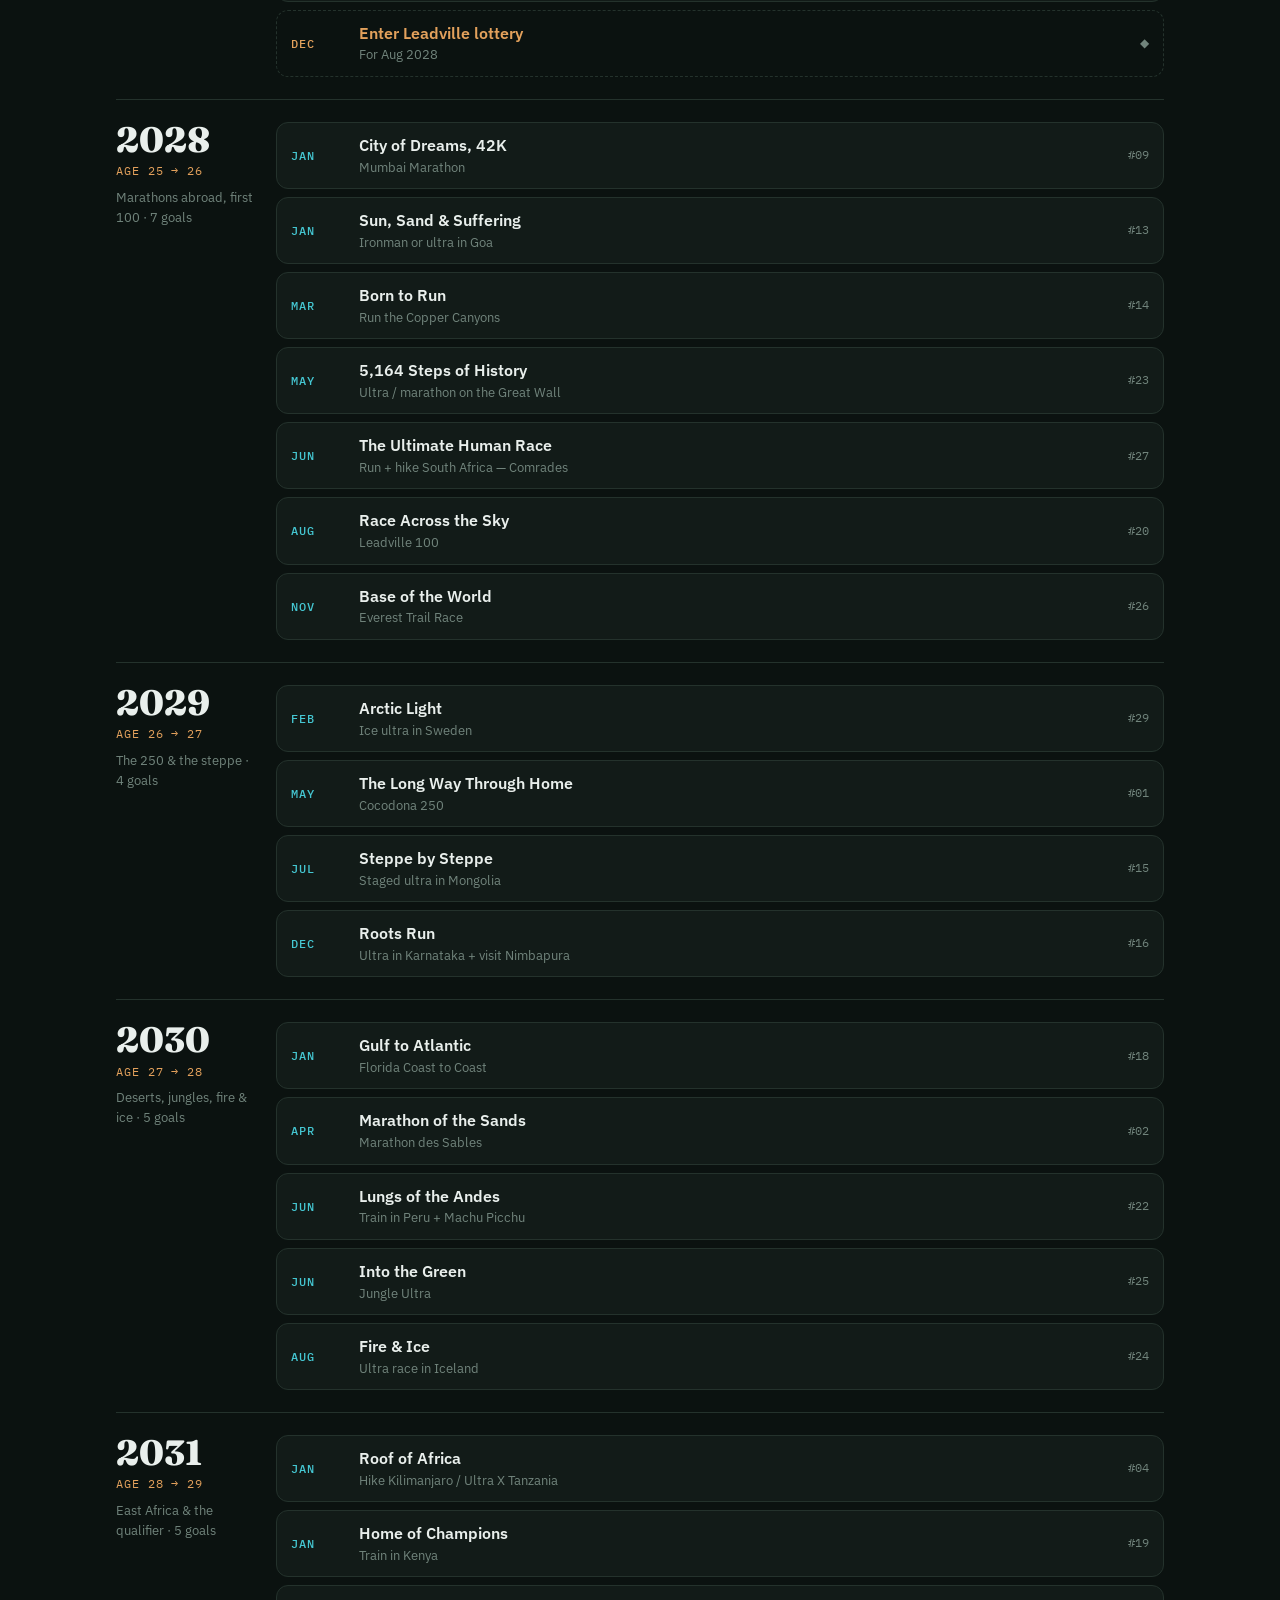
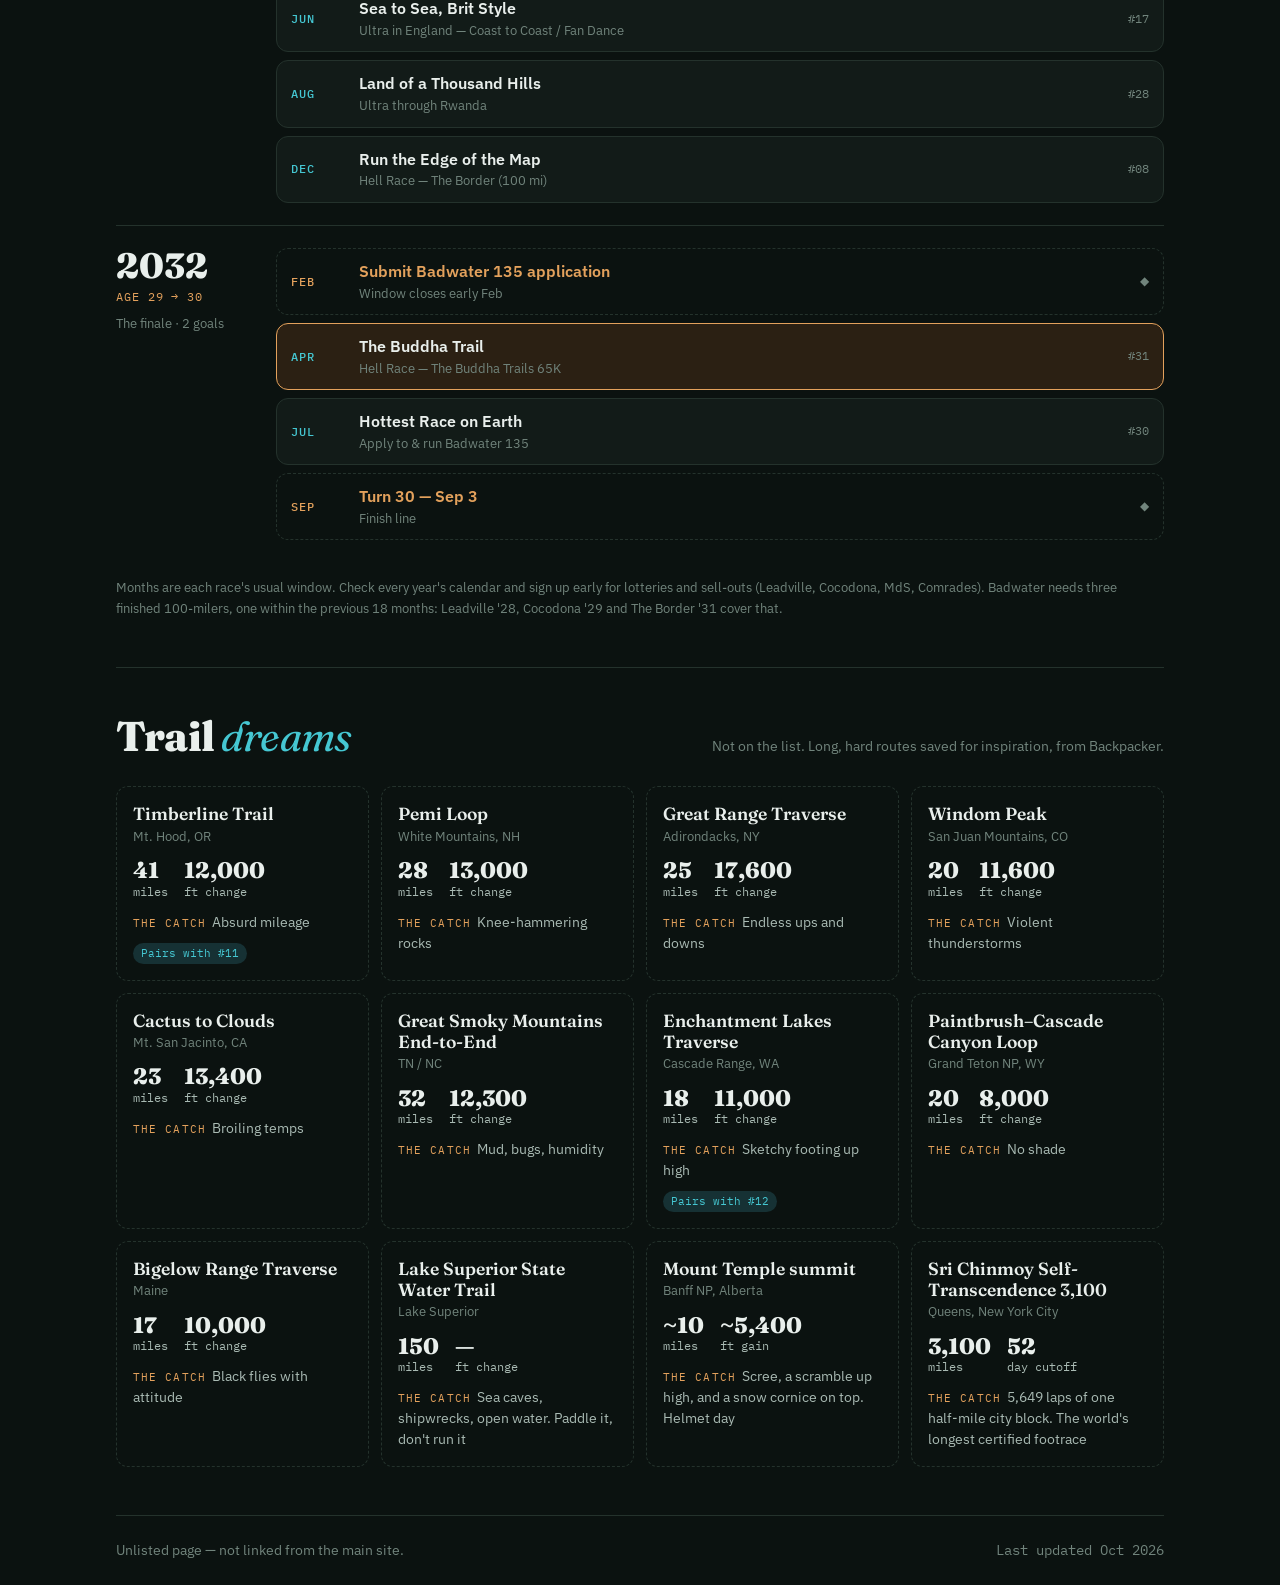
==== commit d72e6477: "Basecamp: weeks 1-2 get 3 mi Fridays, 6 mi Monday, 5 mi Sun Oct 25 Co-Authored-By: Claude Opus 5.5 <" ====
--- a/basecamp/index.html
+++ b/basecamp/index.html
@@ -539,8 +539,8 @@
   const B=t=>'B:'+t;           // trail-block day
   const R=0;                   // rest
   const W=[ // [Monday, tag, Mon..Sun, total, note]
-    ['2026-10-19','Build',[6,8,6,8,'Rest or 3',12,'3–5'],'43–48','Saturday: 12 mi with the loaded pack.'],
-    ['2026-10-26','Build',[5,8,6,8,R,12,'5–10'],'49–54','Saturday: full gear and fueling rehearsal on trail. Go toward 54 only if Week 1 left no soreness.'],
+    ['2026-10-19','Build',[6,8,6,8,3,12,5],'48','Saturday: 12 mi with the loaded pack.'],
+    ['2026-10-26','Build',[6,8,6,8,3,12,'5–10'],'48–53','Saturday: full gear and fueling rehearsal on trail. Go toward 53 only if Week 1 left no soreness.'],
     ['2026-11-02','Taper + block',[4,4,3,'2–3',R,B('Day 1'),B('Day 2')],'≈ 88','Block 1: General Springs → Flagstaff, 75 mi. Keep the 48 hours before light.'],
     ['2026-11-09','Recovery',[R,'3 walk',4,R,4,6,R],'≈ 17','Easy only. Back off more if anything hurts.'],
     ['2026-11-16','Build',[6,8,6,8,R,14,5],'≈ 47',''],
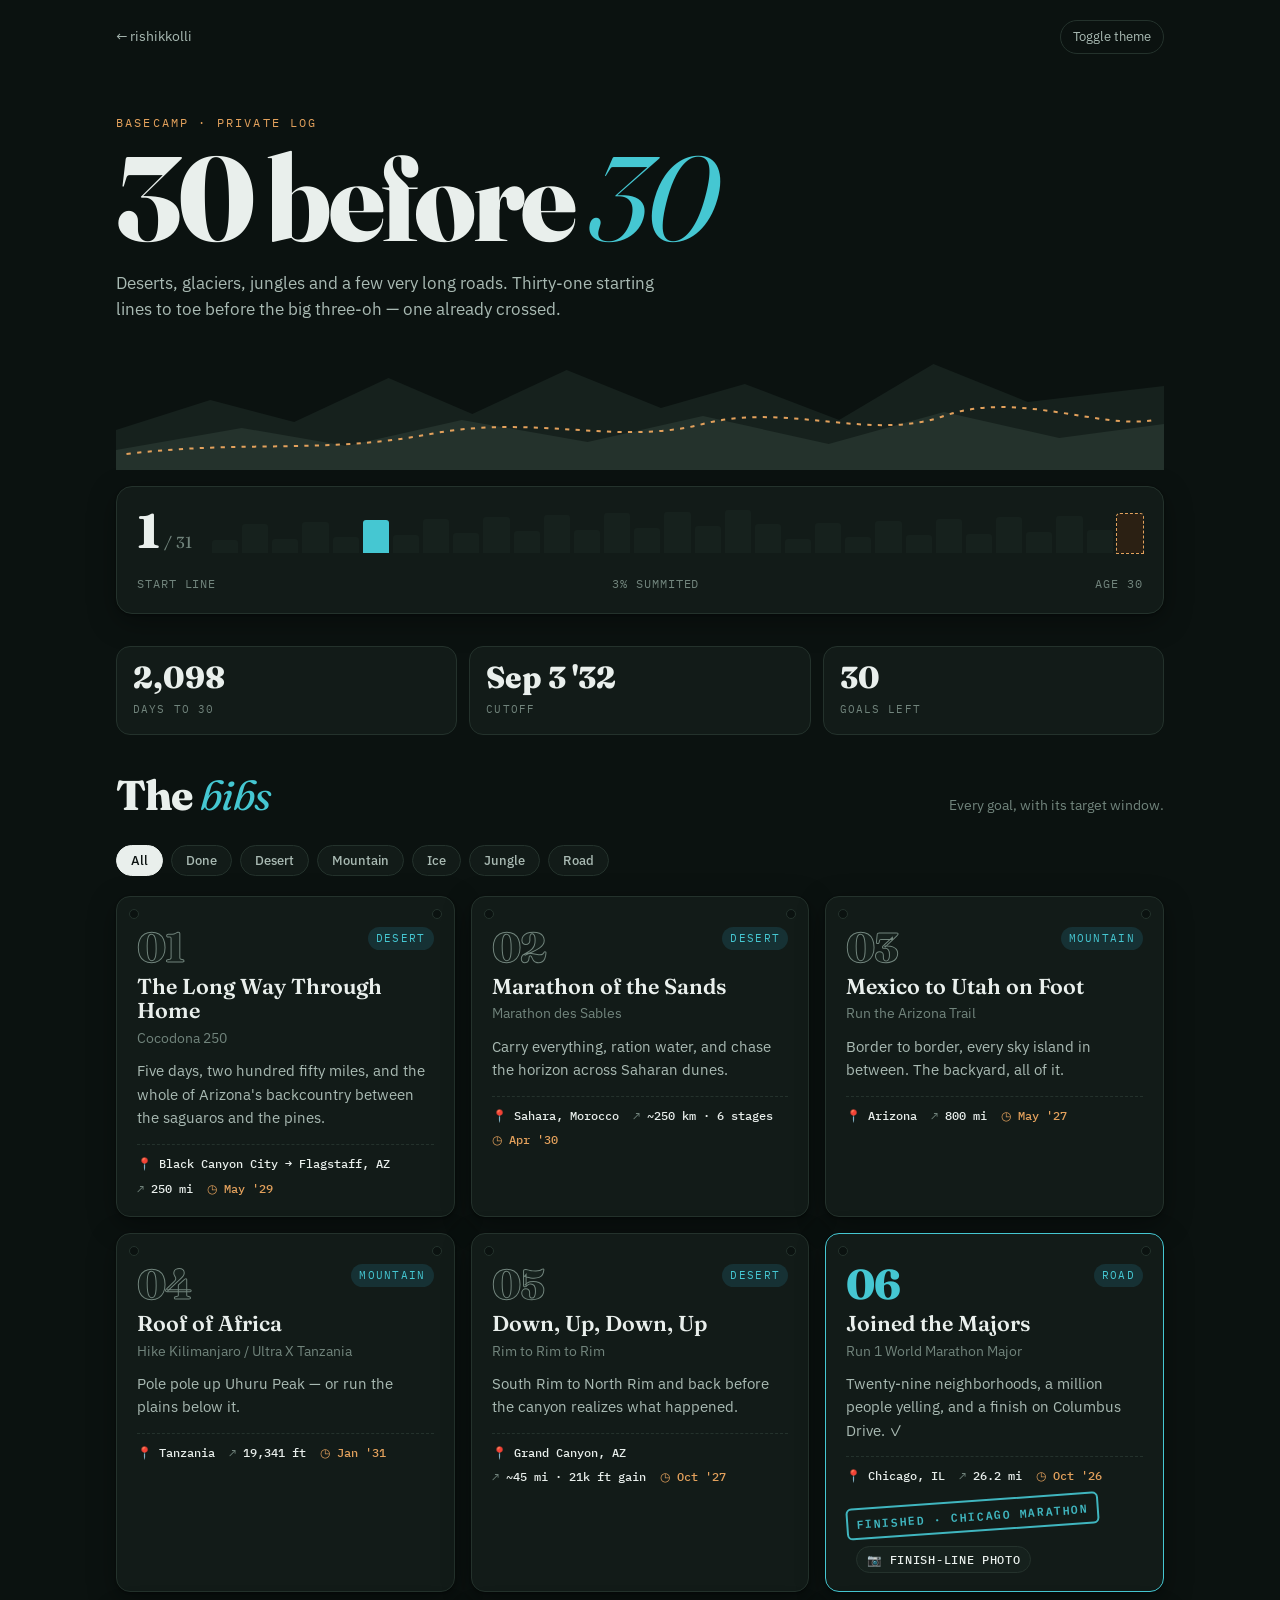
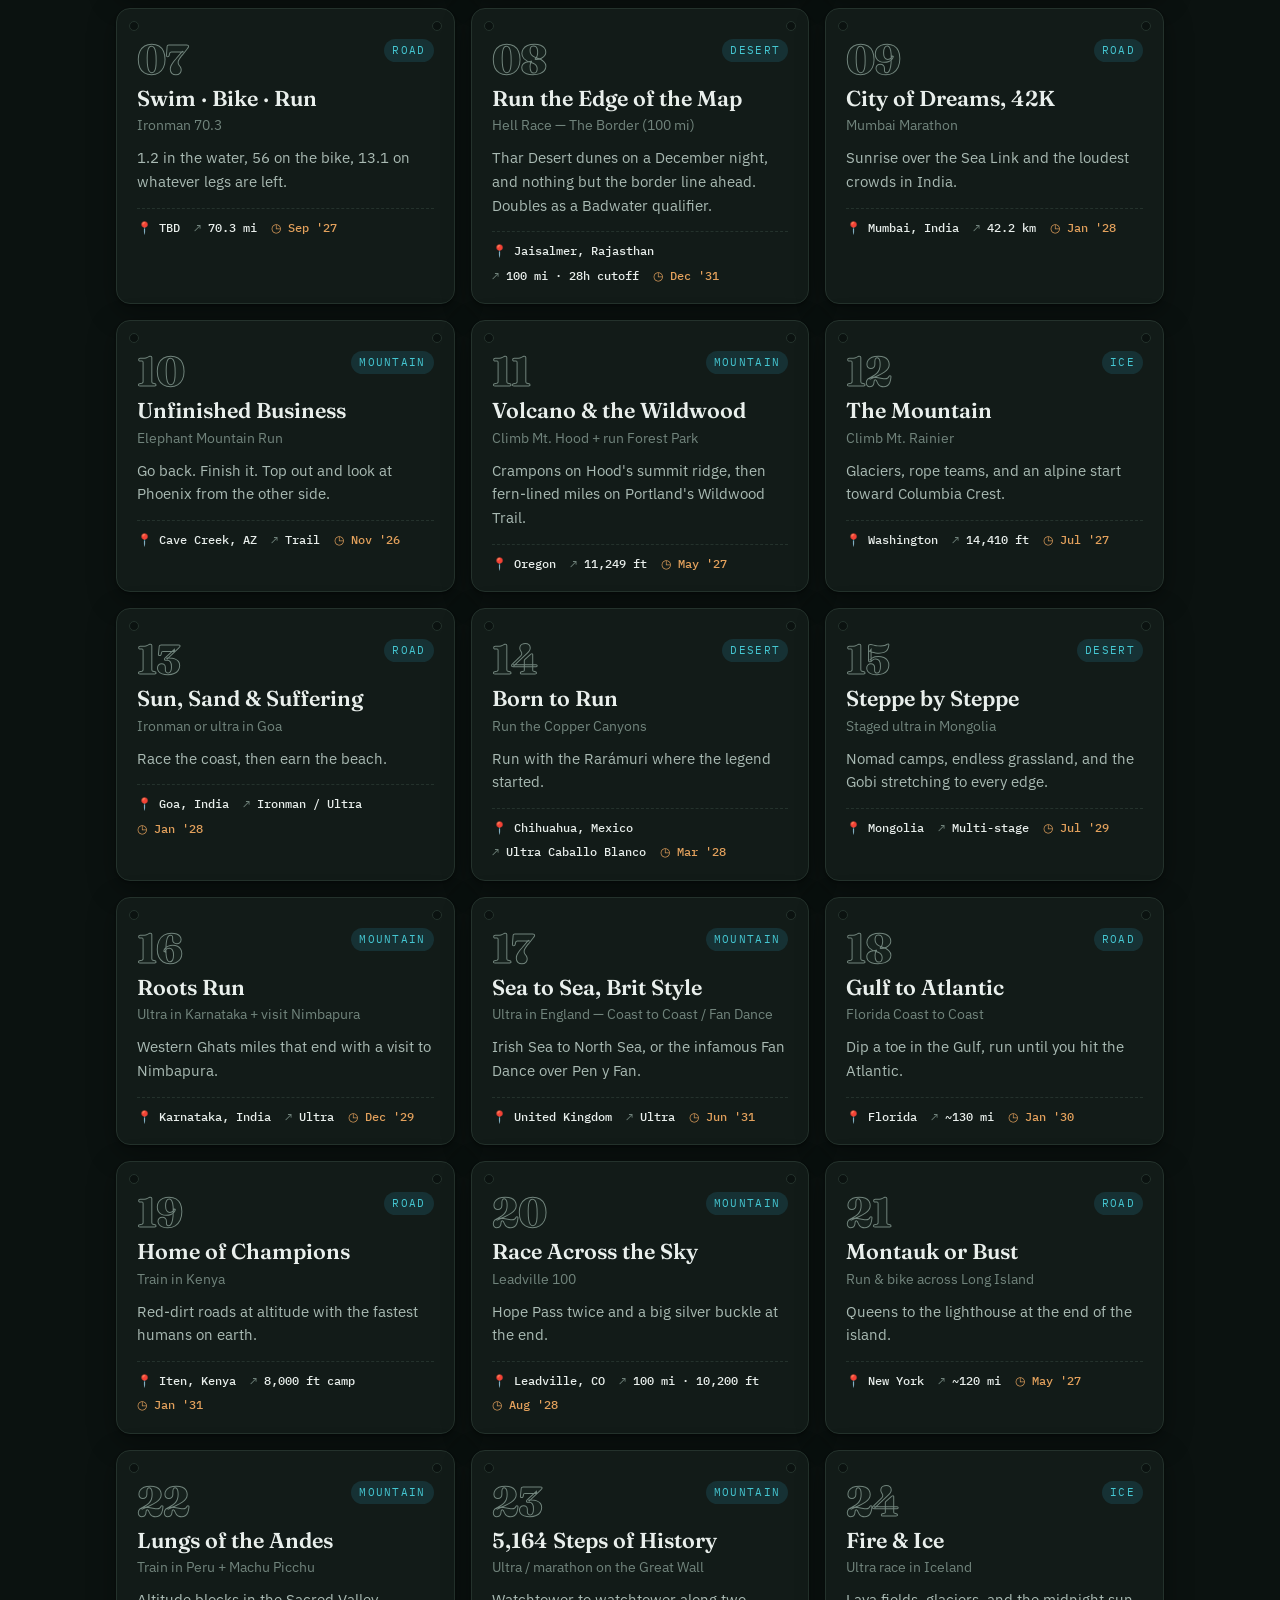
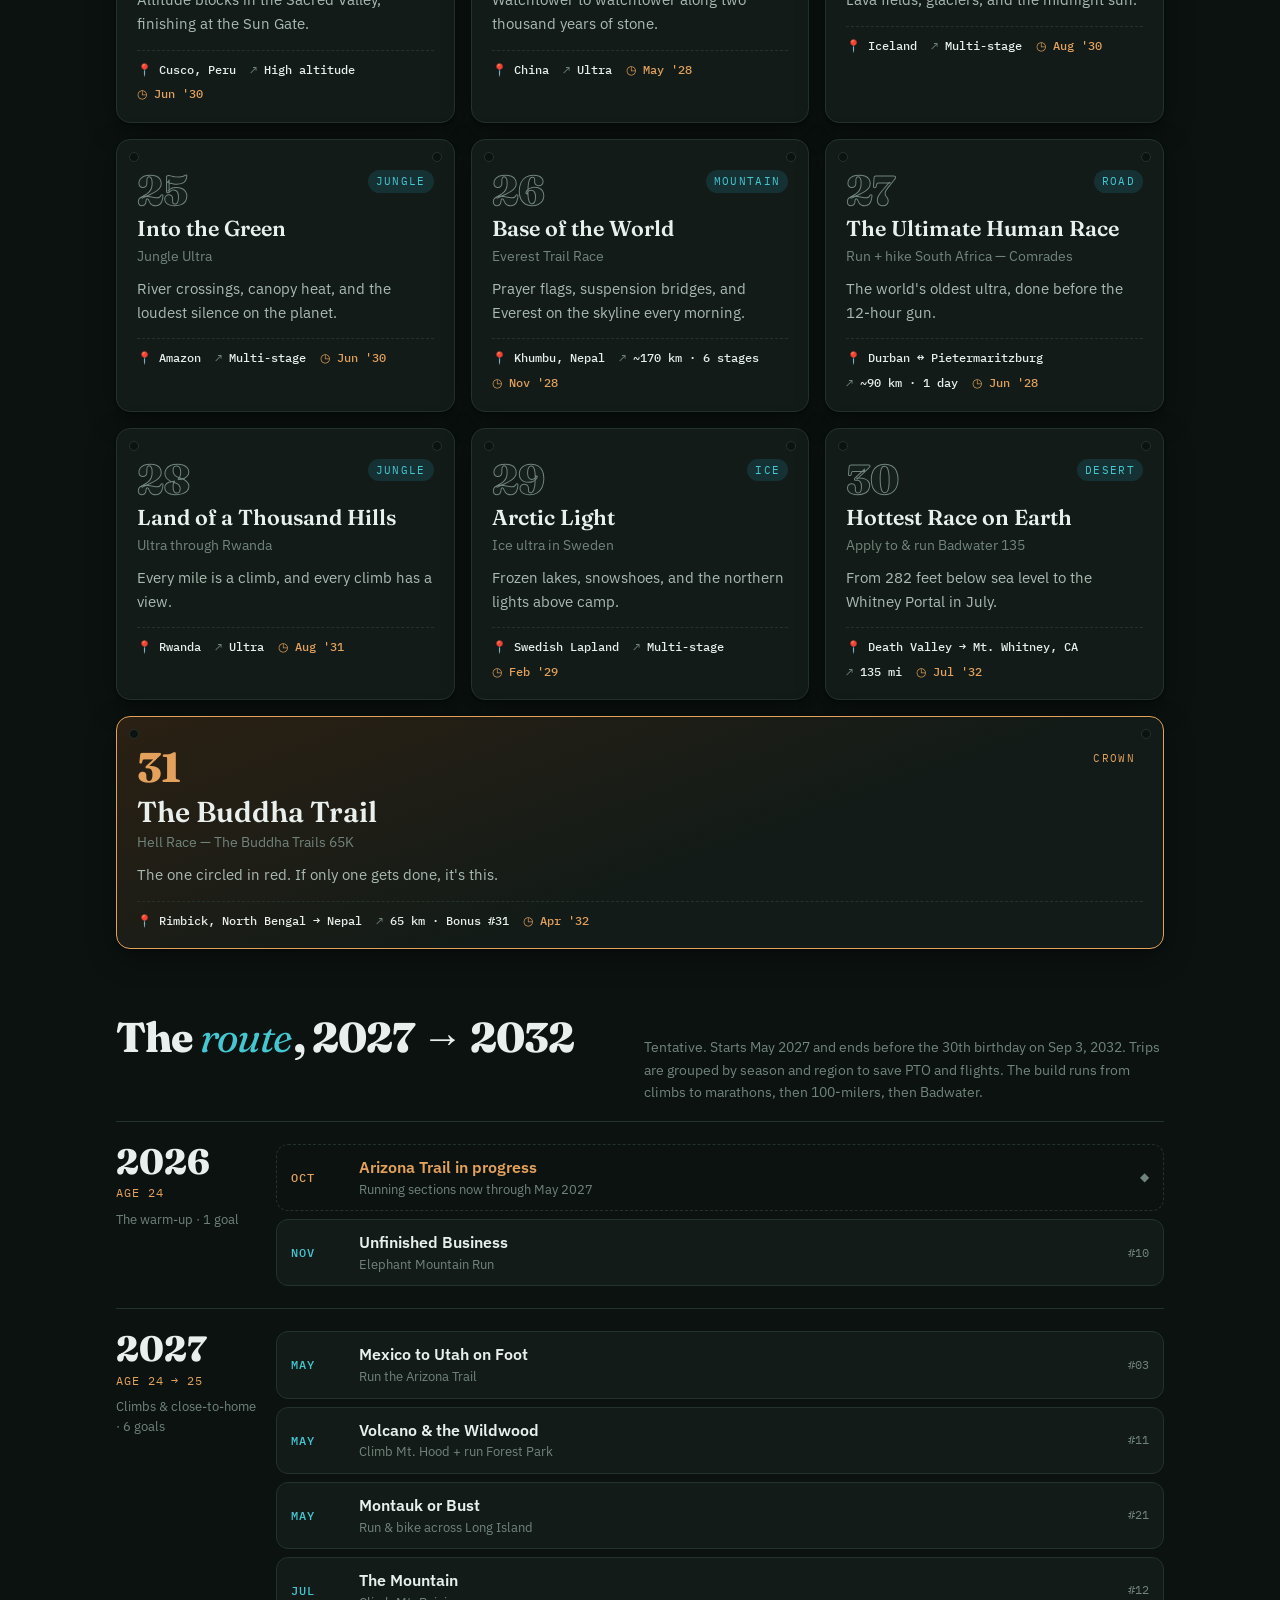
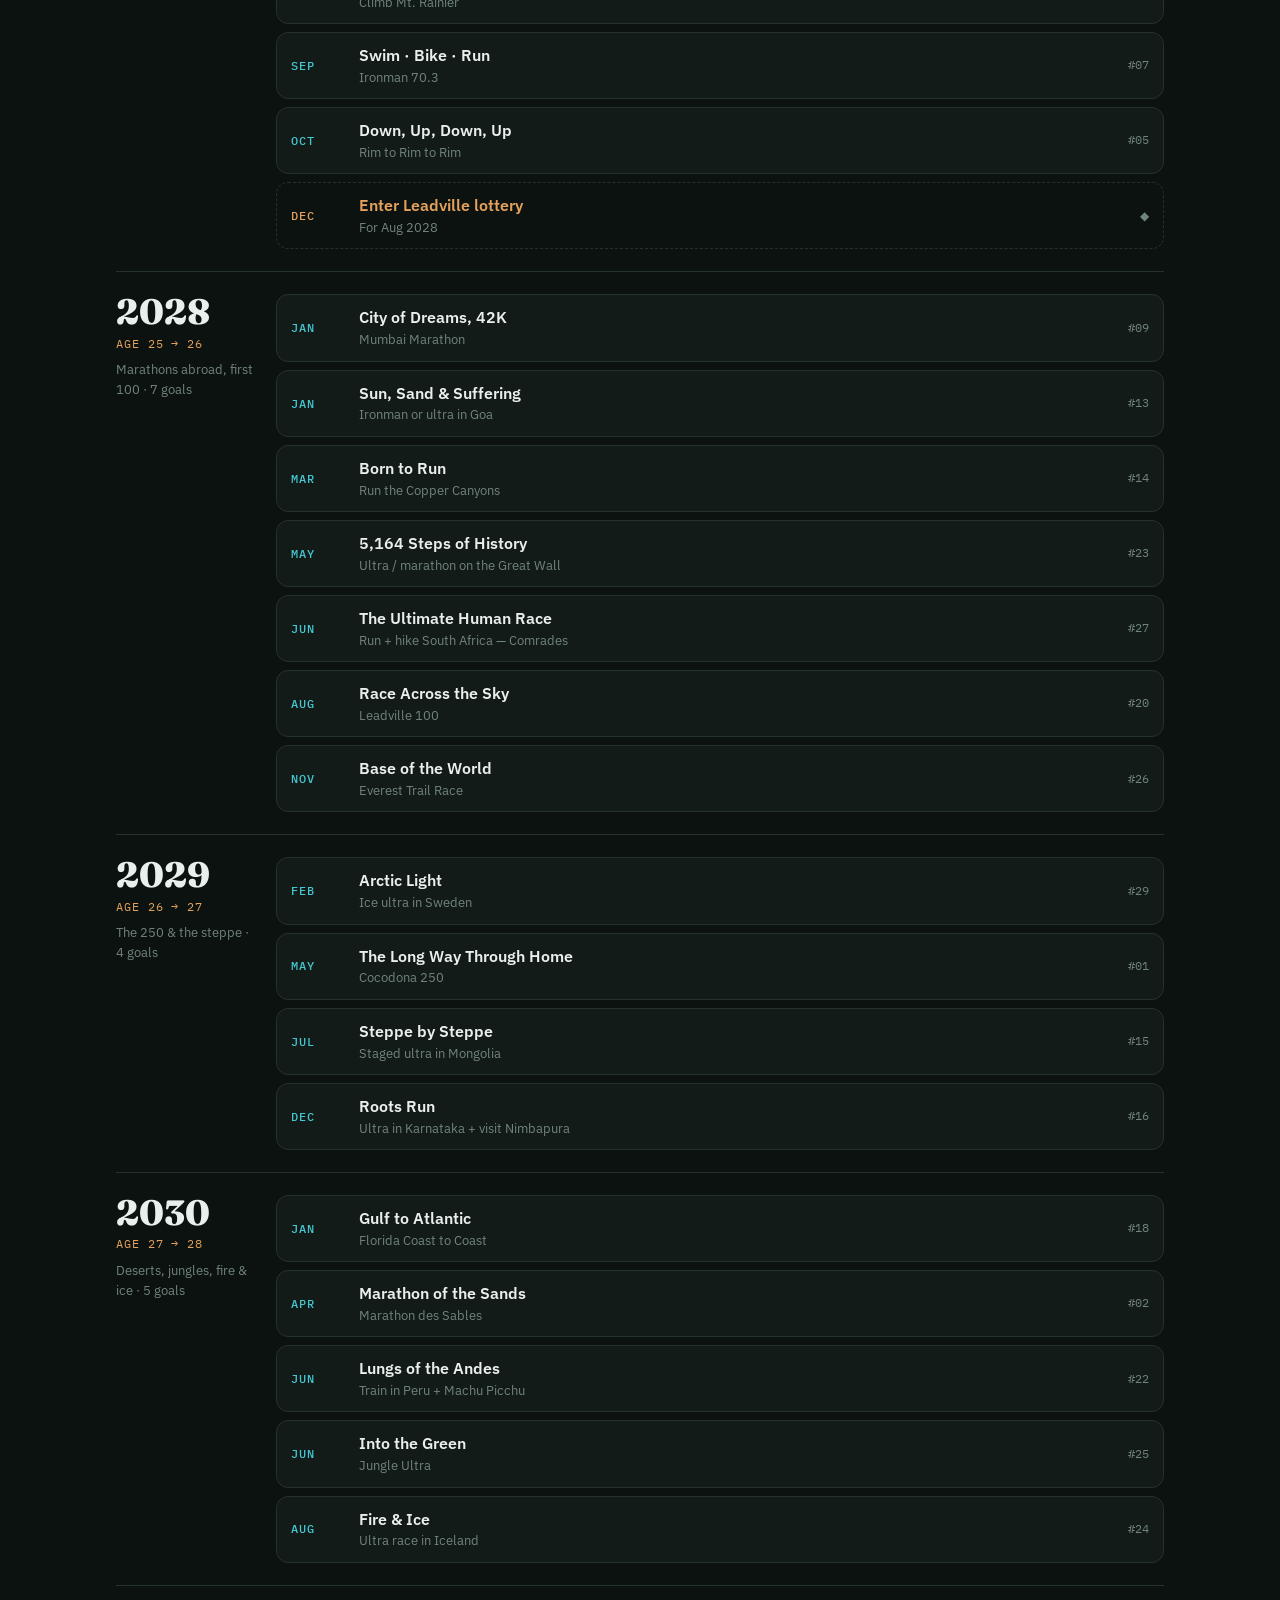
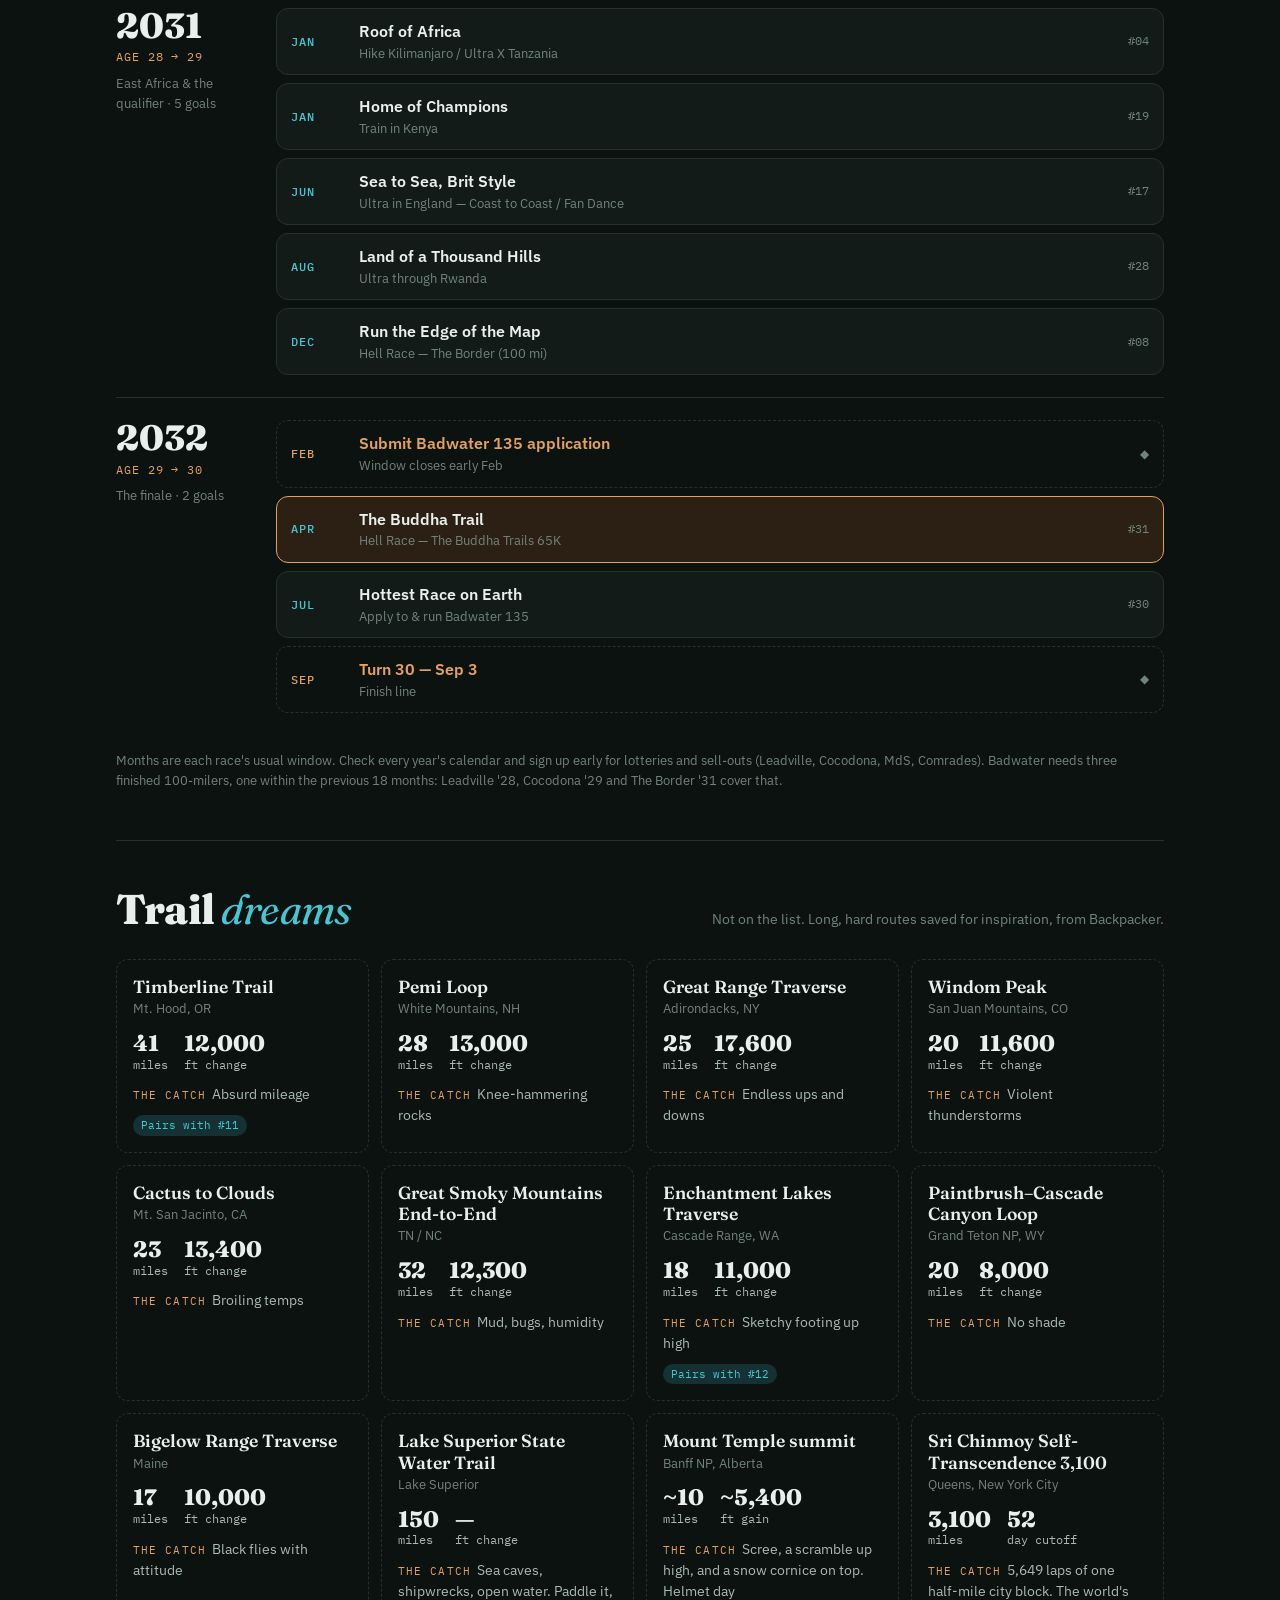
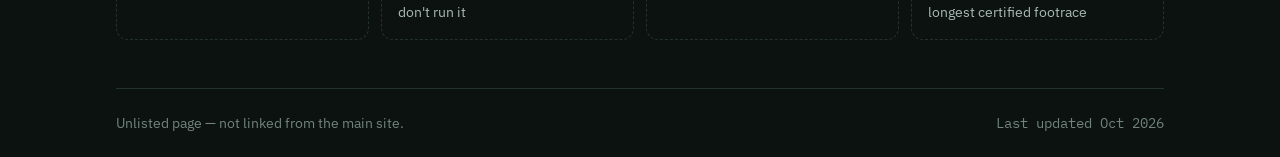
==== commit 8b4dcc70: "Basecamp: remove AZT expedition plan and weekly mileage planner" ====
--- a/basecamp/index.html
+++ b/basecamp/index.html
@@ -159,68 +159,6 @@
   .lb figcaption{margin-top:12px;color:#E9EFEC;font:500 .78rem "IBM Plex Mono",monospace;letter-spacing:.06em}
   .lb-x{position:absolute;top:16px;right:16px;width:40px;height:40px;border-radius:50%;border:1px solid rgba(255,255,255,.3);background:rgba(255,255,255,.12);color:#fff;font-size:1.4rem;line-height:1;cursor:pointer}
 
-  /* AZT expedition file */
-  .xp{padding:8px 0 40px}
-  .xp-lede{color:var(--ink-soft);max-width:680px;margin:0 0 16px}
-  .xp-meta{display:flex;flex-wrap:wrap;gap:8px;margin:0 0 24px}
-  .xp-meta span{font:500 .72rem "IBM Plex Mono",monospace;letter-spacing:.06em;text-transform:uppercase;padding:5px 10px;border-radius:999px;background:var(--accent-tint);color:var(--accent)}
-  .xp-weeks,.xp-row,.xp-go{display:grid;grid-template-columns:repeat(auto-fit,minmax(250px,1fr));gap:12px;margin-bottom:12px}
-  .xp-card{background:var(--surface);border:1px solid var(--line);border-radius:14px;padding:16px 18px;box-shadow:var(--shadow)}
-  .xp-strava{display:flex;flex-wrap:wrap;gap:12px;margin-bottom:12px;align-items:flex-start}
-  .xp-strava-card{flex:0 1 auto;max-width:100%}
-  .xp-strava-card iframe{display:block;max-width:100%;border:0;border-radius:8px;background:#fff}
-  .strava-link{margin:12px 0 0;color:#FC4C02;border-color:#FC4C02}
-  .xp-card h3{font-family:"Fraunces",serif;font-size:1.15rem;margin:0}
-  .xp-card .tot{font:600 .78rem "IBM Plex Mono",monospace;color:var(--amber);margin:2px 0 10px}
-  .xp-card table{width:100%;border-collapse:collapse;font-size:.88rem}
-  .xp-card td{padding:5px 0;border-top:1px dashed var(--line);color:var(--ink-soft);vertical-align:top}
-  .xp-card td:first-child{font-family:"IBM Plex Mono",monospace;font-size:.75rem;color:var(--ink-faint);width:44px}
-  .xp-card .fine{font-size:.8rem;color:var(--ink-faint);margin:10px 0 0}
-  .xp-card ul{margin:0;padding-left:1.1em;color:var(--ink-soft);font-size:.9rem;line-height:1.55}
-  .xp-card li{margin-bottom:6px}
-  .xp-card li::marker{color:var(--accent)}
-  .xp-check label{display:flex;gap:10px;align-items:flex-start;padding:6px 0;border-top:1px dashed var(--line);font-size:.9rem;color:var(--ink-soft);cursor:pointer}
-  .xp-check input{accent-color:var(--accent);margin-top:4px}
-  .xp-check input:checked + span{text-decoration:line-through;color:var(--ink-faint)}
-  .xp-go .xp-card{border-left:4px solid var(--g)}
-  .xp-go h4{margin:0 0 6px;font:600 .78rem "IBM Plex Mono",monospace;letter-spacing:.08em;text-transform:uppercase;color:var(--g)}
-  .xp-go p{margin:0;color:var(--ink-soft);font-size:.9rem;line-height:1.55}
-  .xp-sub{margin-top:36px}
-  .xp-table-wrap{overflow-x:auto;margin-bottom:12px;background:var(--surface);border:1px solid var(--line);border-radius:14px;box-shadow:var(--shadow)}
-  .xp-sched{width:100%;min-width:640px;border-collapse:collapse;font-size:.88rem}
-  .xp-sched th{font:600 .7rem "IBM Plex Mono",monospace;letter-spacing:.08em;text-transform:uppercase;color:var(--ink-faint);text-align:left;padding:12px 14px;border-bottom:1px solid var(--line)}
-  .xp-sched td{padding:9px 14px;border-top:1px dashed var(--line);color:var(--ink-soft);vertical-align:top}
-  .xp-sched td:first-child{font-weight:600;color:var(--ink);white-space:nowrap}
-  .xp-sched td:nth-child(3),.xp-sched .r{font-family:"IBM Plex Mono",monospace;font-size:.8rem}
-  .xp-sched .r{text-align:right;font-variant-numeric:tabular-nums}
-  .xp-sched tfoot td{font-weight:600;color:var(--ink);border-top:1px solid var(--line)}
-  .wk-bar{display:flex;flex-wrap:wrap;gap:10px;align-items:center;justify-content:space-between;margin:0 0 12px;font:500 .74rem "IBM Plex Mono",monospace;color:var(--ink-faint);letter-spacing:.06em;text-transform:uppercase}
-  .wk-jump{font:inherit;color:var(--accent);background:var(--accent-tint);border:0;border-radius:999px;padding:6px 12px;cursor:pointer}
-  .wk-plan{display:flex;flex-direction:column;gap:10px;margin-bottom:24px}
-  .wk-month{background:var(--surface);border:1px solid var(--line);border-radius:14px;box-shadow:var(--shadow);overflow:hidden}
-  .wk-month>summary{list-style:none;cursor:pointer;display:flex;justify-content:space-between;align-items:baseline;gap:10px;padding:14px 18px;font-family:"Fraunces",serif;font-size:1.15rem}
-  .wk-month>summary::-webkit-details-marker{display:none}
-  .wk-month>summary span{font:500 .72rem "IBM Plex Mono",monospace;color:var(--ink-faint);letter-spacing:.06em;text-transform:uppercase}
-  .wk{border-top:1px dashed var(--line);padding:12px 18px}
-  .wk.now{background:var(--accent-tint)}
-  .wk-head{display:flex;flex-wrap:wrap;gap:6px 12px;align-items:baseline;margin-bottom:8px}
-  .wk-head b{font-weight:600}
-  .wk-tag{font:600 .66rem "IBM Plex Mono",monospace;letter-spacing:.08em;text-transform:uppercase;padding:3px 8px;border-radius:999px;background:var(--surface-2);color:var(--ink-soft)}
-  .wk-tag.block{background:var(--amber-tint);color:var(--amber)}
-  .wk-tag.recovery,.wk-tag.travel{color:var(--ink-faint)}
-  .wk-tot{margin-left:auto;font:500 .74rem "IBM Plex Mono",monospace;color:var(--ink-faint)}
-  .wk-days{display:grid;grid-template-columns:repeat(7,minmax(0,1fr));gap:6px}
-  .wk-day{display:flex;flex-direction:column;align-items:flex-start;gap:2px;min-width:0;text-align:left;font:inherit;color:var(--ink);background:var(--bg);border:1px solid var(--line);border-radius:8px;padding:6px 8px;cursor:pointer}
-  .wk-day small{font:500 .62rem "IBM Plex Mono",monospace;letter-spacing:.06em;text-transform:uppercase;color:var(--ink-faint)}
-  .wk-day span{font-size:.84rem;line-height:1.3;overflow-wrap:anywhere}
-  .wk-day.rest{cursor:default;color:var(--ink-faint)}
-  .wk-day.blk span{color:var(--amber);font-weight:600}
-  .wk-day.done{border-color:#2E9E5B;background:rgba(46,158,91,.12)}
-  .wk-day.done span,.wk-day.done small{color:#2E9E5B}
-  .wk-day.done span::after{content:" ✓"}
-  .wk-day.strava small::after{content:" · Strava"}
-  .wk-note{margin:8px 0 0;font-size:.82rem;color:var(--ink-faint)}
-  @media (max-width:640px){.wk-days{grid-template-columns:repeat(4,minmax(0,1fr))}}
   .plan-link{display:inline-flex;margin:14px 0 0 10px;font:500 .72rem "IBM Plex Mono",monospace;letter-spacing:.06em;text-transform:uppercase;color:var(--amber);border:1px solid var(--amber);border-radius:999px;padding:5px 10px;text-decoration:none}
   .plan-link:hover{background:var(--amber-tint)}
 
@@ -266,164 +204,6 @@
   <div class="filters" id="filters"></div>
   <main class="grid" id="grid"></main>
 
-  <section class="xp" id="azt-plan" aria-label="Arizona Trail expedition plan">
-    <div class="sec">
-      <h2>Expedition file: <em>Arizona Trail</em></h2>
-      <p>Planning notes for the AZT push, Oct '26 → May '27.</p>
-    </div>
-    <p class="xp-lede">First push: the Happy Jack section, about 62 miles in 48 hours with crew support. The goal is steady movement over two days, hiking the climbs rather than running all 62 miles. The build starts from 20–30 miles a week and a recent 20–30-mile long run.</p>
-    <div class="xp-meta"><span>62 mi</span><span>48 hr window</span><span>Crew-supported</span><span>Oct → May plan</span></div>
-
-    <div class="sec xp-sub" id="azt-weeks">
-      <h2>Weekly runs, <em>Oct → May</em></h2>
-      <p>Runs logged on Strava turn green automatically.</p>
-    </div>
-    <p class="xp-lede">Weekday base: Mon 6 · Tue 8 · Wed 6 · Thu 8 · Fri rest. All easy and conversational unless noted. Trail blocks replace the weekend, and the week after each one is for recovery.</p>
-    <div class="wk-bar"><span id="wk-count">0 runs done</span><span id="wk-sync">Strava sync: waiting for first run</span><button type="button" class="wk-jump" id="wk-jump">Jump to this week ↓</button></div>
-    <div id="wk-plan" class="wk-plan"></div>
-
-    <div class="xp-strava" aria-label="Recent runs from Strava">
-      <div class="xp-card xp-strava-card"><h3>Recent runs</h3><div class="tot">Live from Strava</div>
-        <iframe title="Latest runs on Strava" height="454" width="300" frameborder="0" allowtransparency="true" scrolling="no" loading="lazy" src="https://www.strava.com/athletes/122291941/latest-rides/38bc1f41ac59acb877aff5b8bf8d0d19e57c2a24"></iframe>
-      </div>
-      <div class="xp-card xp-strava-card"><h3>This week</h3><div class="tot">Miles against the plan above</div>
-        <iframe title="This week's Strava totals" height="160" width="300" frameborder="0" allowtransparency="true" scrolling="no" loading="lazy" src="https://www.strava.com/athletes/122291941/activity-summary/38bc1f41ac59acb877aff5b8bf8d0d19e57c2a24"></iframe>
-        <p class="fine">Week 1 and 2 target: 40–45 mi. Taper: 10–18 mi.</p>
-        <a class="plan-link strava-link" href="https://www.strava.com/athletes/122291941" target="_blank" rel="noopener">View on Strava ↗</a>
-      </div>
-    </div>
-
-    <div class="xp-row">
-      <div class="xp-card"><h3>Rules to keep</h3><div class="tot">Non-negotiable</div>
-        <ul>
-          <li>Don't run through pain. Stop if it worsens, changes your stride, or lingers between runs.</li>
-          <li>Rehearse fueling on every run over an hour, with the exact foods you'll carry.</li>
-          <li>No huge back-to-back weekend. The 12-miler is for gear, fueling and time on feet.</li>
-          <li>Don't make up missed miles. If the start moves closer, drop sessions instead of stacking them.</li>
-          <li>Have a bailout plan. If day one leaves worsening pain, a changed stride, or you can't eat and drink, shorten or stop instead of forcing day two.</li>
-        </ul>
-      </div>
-      <div class="xp-card xp-check" id="xp-check"><h3>Pre-trip checklist</h3><div class="tot" id="xp-count">0 of 8</div>
-        <label><input type="checkbox"><span>Run in the exact shoes and socks you'll use</span></label>
-        <label><input type="checkbox"><span>Test the loaded pack and fix any rubbing or bouncing</span></label>
-        <label><input type="checkbox"><span>Practice eating small amounts regularly while running</span></label>
-        <label><input type="checkbox"><span>Test the water filter and backup treatment</span></label>
-        <label><input type="checkbox"><span>Download offline maps and charge the nav device</span></label>
-        <label><input type="checkbox"><span>Test the headlamp; carry a backup light or battery</span></label>
-        <label><input type="checkbox"><span>Pack warm layers, rain gear, and a first-aid and blister kit</span></label>
-        <label><input type="checkbox"><span>Confirm crew meeting points, pickup time and emergency comms</span></label>
-      </div>
-      <div class="xp-card"><h3>Fueling</h3><div class="tot">Start early, stay steady</div>
-        <ul>
-          <li>Eat early, before you feel depleted.</li>
-          <li>Start around 30–60 g of carbs per hour; go higher only if you've practiced it.</li>
-          <li>Stick to familiar foods and sports drinks you've tested.</li>
-          <li>Drink to conditions and thirst, with electrolytes as part of a tested plan.</li>
-          <li>Crew carries spare food, socks, blister supplies and warm layers.</li>
-        </ul>
-      </div>
-    </div>
-
-    <div class="xp-go">
-      <div class="xp-card" style="--g:var(--accent)"><h4>Go, carefully</h4><p>Training done without worsening pain, normal recovery within a day or two, food and fluids sitting well, and access, water, weather and crew confirmed.</p></div>
-      <div class="xp-card" style="--g:var(--amber)"><h4>Shorten or drop the 48 hr goal</h4><p>Persistent soreness, heavy legs, trouble fueling, blisters, or uncertain water. A shorter route with reliable exits beats forcing the distance.</p></div>
-      <div class="xp-card" style="--g:#D9534F"><h4>Postpone</h4><p>New injury, illness, pain that changes your stride, or snow, ice, severe weather or closed roads. Get urgent help for confusion, collapse or chest pain.</p></div>
-    </div>
-    <p class="note">Trail note: Happy Jack is mostly smooth and fairly flat, but water comes from stock tanks and seasonal drainages that must be treated and may be dry. Check the Arizona Trail Association water report right before you go.</p>
-
-    <div class="sec xp-sub" id="azt-sections">
-      <h2>The whole trail, <em>in blocks</em></h2>
-      <p>About 800 miles, Mexico to Utah, in 9 blocks. Parents drop off and pick up each one.</p>
-    </div>
-    <p class="xp-lede">Winter blocks stay in the low southern desert, and the high country waits for fall and late spring. Aim for 25–30 miles a day, so 100–120 per 4-day block. Mileages are approximate, so get the exact numbers and water sources from FarOut before each trip.</p>
-    <div class="xp-table-wrap">
-      <table class="xp-sched">
-        <thead><tr><th>When</th><th>Section</th><th>Passages</th><th class="r">~Mi</th><th>Drop → Pick up</th></tr></thead>
-        <tbody>
-          <tr><td>Early Nov</td><td>Happy Jack, Mormon Lake, into Flagstaff</td><td>29–31, 33</td><td class="r">75</td><td>General Springs (FR 300) → Flagstaff</td></tr>
-          <tr><td>Thanksgiving · 4 days</td><td>Mexico border, Patagonia, Sonoita, Colossal Cave</td><td>1–7</td><td class="r">115</td><td>Montezuma Pass → Colossal Cave Mtn Park</td></tr>
-          <tr><td>Christmas · 4 days</td><td>Oracle, Gila River canyons, Superior</td><td>13–17</td><td class="r">95</td><td>Oracle → Picketpost TH</td></tr>
-          <tr><td>New Year's · 3–4 days</td><td>Superstitions to Roosevelt Lake</td><td>18–19</td><td class="r">60</td><td>Picketpost → Roosevelt Lake</td></tr>
-          <tr><td>March weekends</td><td>Four Peaks, Mazatzals, Pine</td><td>20–26</td><td class="r">100</td><td>Roosevelt → Sunflower → Pine</td></tr>
-          <tr><td>April weekends</td><td>Rincons, Mt. Lemmon, Oracle</td><td>8–12</td><td class="r">95</td><td>Colossal Cave → Summerhaven → Oracle</td></tr>
-          <tr><td>Early May weekend</td><td>Pine up the Rim to General Springs</td><td>27–28</td><td class="r">40</td><td>Pine → General Springs</td></tr>
-          <tr><td>May weekends</td><td>Flagstaff, SF Peaks, Coconino Rim, South Rim</td><td>34–37</td><td class="r">105</td><td>Flagstaff → Tusayan / Grandview</td></tr>
-          <tr><td>Memorial Day · 4 days</td><td>Across the Grand Canyon, Kaibab Plateau, Utah</td><td>38–43</td><td class="r">110</td><td>South Rim → Stateline Campground</td></tr>
-        </tbody>
-        <tfoot><tr><td colspan="3">Total</td><td class="r">≈ 795</td><td></td></tr></tfoot>
-      </table>
-    </div>
-    <div class="xp-row">
-      <div class="xp-card"><h3>Why this order</h3><div class="tot">Season first</div>
-        <ul>
-          <li>The Gila River and Superstition sections are at their best in December and January.</li>
-          <li>The Rincons and Mt. Lemmon climb to 8,000–9,000 ft and hold snow through March, so they wait for April.</li>
-          <li>The North Rim opens May 15, so the Grand Canyon goes last, on Memorial Day.</li>
-        </ul>
-      </div>
-      <div class="xp-card"><h3>Book early</h3><div class="tot">Permits &amp; water</div>
-        <ul>
-          <li>Grand Canyon backcountry permit for camping below the rim. Apply about 4 months ahead, around January.</li>
-          <li>Saguaro National Park permit if you camp in the Rincons (Manning Camp).</li>
-          <li>Water caches on the Christmas and New Year's blocks. Parents drop gallons at road crossings on the drive in.</li>
-        </ul>
-      </div>
-    </div>
-
-    <div class="sec xp-sub" id="azt-food">
-      <h2>Trail <em>food</em></h2>
-      <p>Light, calorie-dense, tested on long runs first.</p>
-    </div>
-    <p class="xp-lede">Target 4,000–4,500 calories a day at 125+ calories per ounce. That's 4,500 ÷ 125 = 36 oz, or about 2.25 lb of food a day. Pack salty food for the desert, and eat something every hour.</p>
-    <div class="xp-weeks">
-      <div class="xp-card"><h3>Breakfast</h3><div class="tot">≈ 600–800 cal</div>
-        <ul>
-          <li>Instant oatmeal with powdered whole milk and walnuts</li>
-          <li>Pop-Tarts (eat on the move)</li>
-          <li>Instant coffee packets</li>
-          <li>Cold-soaked granola with powdered milk</li>
-        </ul>
-      </div>
-      <div class="xp-card"><h3>On the move</h3><div class="tot">≈ 2,000–2,500 cal</div>
-        <ul>
-          <li>Tortillas with peanut butter or Nutella</li>
-          <li>Fritos and peanut M&amp;Ms (about 160 and 140 cal/oz)</li>
-          <li>Snickers and ProBars</li>
-          <li>Honey Stinger waffles or gels for climbs</li>
-          <li>Dried mango, trail mix</li>
-          <li>Electrolyte drink mix in every liter</li>
-        </ul>
-      </div>
-      <div class="xp-card"><h3>Dinner</h3><div class="tot">≈ 900–1,200 cal</div>
-        <ul>
-          <li>Ramen with an olive-oil packet (about 240 cal/oz)</li>
-          <li>Knorr Sides with a tuna or chicken pouch</li>
-          <li>Idahoan mashed potatoes with crushed Fritos</li>
-          <li>Cold-soak couscous with pesto and summer sausage</li>
-          <li>One Peak Refuel per block as a morale meal</li>
-        </ul>
-      </div>
-    </div>
-    <div class="xp-row">
-      <div class="xp-card"><h3>Parents at pickup</h3><div class="tot">Real food at the car</div>
-        <ul>
-          <li>Burritos, pizza or a sandwich</li>
-          <li>Broth or soup when it's cold</li>
-          <li>Cold soda and chocolate milk</li>
-          <li>The next block's food bags, already packed</li>
-        </ul>
-      </div>
-      <div class="xp-card"><h3>Packing rules</h3><div class="tot">Keep it simple</div>
-        <ul>
-          <li>One zip bag per day, labeled by day</li>
-          <li>Repackage out of heavy boxes</li>
-          <li>Nothing new on trail; test every food on a long run first</li>
-          <li>A spare 500 cal per day in case a block runs long</li>
-        </ul>
-      </div>
-    </div>
-  </section>
-
   <section class="plan" aria-label="Schedule">
     <div class="sec">
       <h2>The <em>route</em>, 2027 → 2032</h2>
@@ -456,7 +236,7 @@
 const goals = [
   {when:"2029-05", t:"The Long Way Through Home", r:"Cocodona 250", w:"Black Canyon City → Flagstaff, AZ", k:"Desert", d:"250 mi", line:"Five days, two hundred fifty miles, and the whole of Arizona's backcountry between the saguaros and the pines."},
   {when:"2030-04", t:"Marathon of the Sands", r:"Marathon des Sables", w:"Sahara, Morocco", k:"Desert", d:"~250 km · 6 stages", line:"Carry everything, ration water, and chase the horizon across Saharan dunes."},
-  {when:"2027-05", prog:"Oct '26 → May '27", plan:"#azt-plan", t:"Mexico to Utah on Foot", r:"Run the Arizona Trail", w:"Arizona", k:"Mountain", d:"800 mi", line:"Border to border, every sky island in between. The backyard, all of it. Running it now, section by section."},
+  {when:"2027-05", t:"Mexico to Utah on Foot", r:"Run the Arizona Trail", w:"Arizona", k:"Mountain", d:"800 mi", line:"Border to border, every sky island in between. The backyard, all of it."},
   {when:"2031-01", t:"Roof of Africa", r:"Hike Kilimanjaro / Ultra X Tanzania", w:"Tanzania", k:"Mountain", d:"19,341 ft", line:"Pole pole up Uhuru Peak — or run the plains below it."},
   {when:"2027-10", t:"Down, Up, Down, Up", r:"Rim to Rim to Rim", w:"Grand Canyon, AZ", k:"Desert", d:"~45 mi · 21k ft gain", line:"South Rim to North Rim and back before the canyon realizes what happened."},
   {when:"2026-10", t:"Joined the Majors", r:"Run 1 World Marathon Major", w:"Chicago, IL", k:"Road", d:"26.2 mi", done:"Chicago Marathon", photo:"memories/chicago-2026.webp", photoCap:"Finish stretch · Chicago Marathon · October 2026", line:"Twenty-nine neighborhoods, a million people yelling, and a finish on Columbus Drive. ✓"},
@@ -532,110 +312,6 @@
   fbox.appendChild(b);
 });
 render('All');
-
-// Weekly runs Oct → May. Tap a run to mark it done (green). Remembered in this browser only.
-(function(){
-  const root=document.getElementById('wk-plan'); if(!root) return;
-  const B=t=>'B:'+t;           // trail-block day
-  const R=0;                   // rest
-  const W=[ // [Monday, tag, Mon..Sun, total, note]
-    ['2026-10-19','Build',[6,8,6,8,3,12,5],'48','Saturday: 12 mi with the loaded pack.'],
-    ['2026-10-26','Build',[6,8,6,8,3,12,'5–10'],'48–53','Saturday: full gear and fueling rehearsal on trail. Go toward 53 only if Week 1 left no soreness.'],
-    ['2026-11-02','Taper + block',[4,4,3,'2–3',R,B('Day 1'),B('Day 2')],'≈ 88','Block 1: General Springs → Flagstaff, 75 mi. Keep the 48 hours before light.'],
-    ['2026-11-09','Recovery',[R,'3 walk',4,R,4,6,R],'≈ 17','Easy only. Back off more if anything hurts.'],
-    ['2026-11-16','Build',[6,8,6,8,R,14,5],'≈ 47',''],
-    ['2026-11-23','Block',[5,6,R,B('Day 1'),B('Day 2'),B('Day 3'),B('Day 4')],'≈ 126','Block 2, Thanksgiving: Mexico border → Colossal Cave, 115 mi.'],
-    ['2026-11-30','Recovery',[R,'3 walk',4,R,5,8,R],'≈ 20',''],
-    ['2026-12-07','Build',[6,8,6,8,R,16,5],'≈ 49',''],
-    ['2026-12-14','Build',[6,8,6,8,R,18,6],'≈ 52','Peak week before the holiday blocks.'],
-    ['2026-12-21','Block',[5,6,R,B('Day 1'),B('Day 2'),B('Day 3'),B('Day 4')],'≈ 106','Block 3, Christmas: Oracle → Picketpost, 95 mi.'],
-    ['2026-12-28','Block',[R,'3 walk',R,B('Day 1'),B('Day 2'),B('Day 3'),R],'≈ 63','Block 4, New Year’s: Picketpost → Roosevelt Lake, 60 mi.'],
-    ['2027-01-04','Travel',['Free','30–45 min','Free','30–45 min','Free','Hike','Free'],'—','Central America trip. Keep moving: 3 short runs or long walking days a week.'],
-    ['2027-01-11','Travel',['Free','30–45 min','Free','30–45 min','Free','Hike','Free'],'—',''],
-    ['2027-01-18','Travel',['Free','30–45 min','Free','30–45 min','Free','Hike','Free'],'—',''],
-    ['2027-01-25','Return',[R,R,4,5,R,6,4],'≈ 19','Ease back in.'],
-    ['2027-02-01','Rebuild',[5,6,5,6,R,10,4],'≈ 36',''],
-    ['2027-02-08','Build',[6,8,6,8,R,13,5],'≈ 46',''],
-    ['2027-02-15','Build',[6,8,6,8,R,16,6],'≈ 50',''],
-    ['2027-02-22','Down week',[5,6,5,6,R,10,4],'≈ 36',''],
-    ['2027-03-01','Build',[6,8,6,8,R,16,8],'≈ 52','First back-to-back weekend.'],
-    ['2027-03-08','Block',[5,8,6,5,R,B('Day 1'),B('Day 2')],'≈ 74','Block 5a: Roosevelt Lake → Sunflower, ~50 mi.'],
-    ['2027-03-15','Recovery',[R,5,6,6,R,12,5],'≈ 34',''],
-    ['2027-03-22','Block',[5,8,6,5,R,B('Day 1'),B('Day 2')],'≈ 74','Block 5b: Sunflower → Pine, ~50 mi.'],
-    ['2027-03-29','Recovery',[R,5,6,6,R,12,5],'≈ 34',''],
-    ['2027-04-05','Block',[5,8,6,5,R,B('Day 1'),B('Day 2')],'≈ 74','Block 6a: Colossal Cave → Summerhaven, ~50 mi with the Rincons and Mt. Lemmon climbs.'],
-    ['2027-04-12','Recovery',[R,5,6,6,R,12,5],'≈ 34',''],
-    ['2027-04-19','Block',[5,8,6,5,R,B('Day 1'),B('Day 2')],'≈ 69','Block 6b: Summerhaven → Oracle, ~45 mi.'],
-    ['2027-04-26','Block',[R,5,6,6,R,B('Day 1'),B('Day 2')],'≈ 57','Block 7: Pine → General Springs, ~40 mi.'],
-    ['2027-05-03','Block',[R,6,6,5,R,B('Day 1'),B('Day 2')],'≈ 69','Block 8a: Flagstaff → Coconino Rim, ~52 mi.'],
-    ['2027-05-10','Block',[R,6,6,5,R,B('Day 1'),B('Day 2')],'≈ 70','Block 8b: Coconino Rim → South Rim, ~53 mi.'],
-    ['2027-05-17','Recovery',[R,5,6,6,R,10,5],'≈ 32',''],
-    ['2027-05-24','Block',[5,4,3,R,B('Day 1'),B('Day 2'),B('Day 3')],'≈ 122','Block 9, Memorial Day (Fri–Mon): Grand Canyon → Utah border, 110 mi. Day 4 is Mon May 31.'],
-  ];
-  const DOW=['Mon','Tue','Wed','Thu','Fri','Sat','Sun'];
-  const KEY='azt-runs'; let done={}; try{done=JSON.parse(localStorage.getItem(KEY)||'{}')}catch(e){}
-  const save=()=>{try{localStorage.setItem(KEY,JSON.stringify(done))}catch(e){}};
-  const iso=d=>d.toISOString().slice(0,10);
-  const addDays=(s,n)=>{const d=new Date(s+'T12:00:00Z'); d.setUTCDate(d.getUTCDate()+n); return d;};
-  const fmt=d=>d.toLocaleDateString('en-US',{month:'short',day:'numeric',timeZone:'UTC'});
-  const today=iso(new Date(Date.now()-7*3600e3));
-  const months={}; let nowEl=null; const btns={};
-  W.forEach(([mon,tag,days,tot,note])=>{
-    const start=addDays(mon,0), end=addDays(mon,6);
-    const mKey=start.toLocaleDateString('en-US',{month:'long',year:'numeric',timeZone:'UTC'});
-    if(!months[mKey]){const d=document.createElement('details'); d.className='wk-month'; d.innerHTML=`<summary>${mKey}<span></span></summary>`; root.appendChild(d); months[mKey]=d;}
-    const wk=document.createElement('div'); wk.className='wk';
-    const isNow=today>=mon && today<=iso(end); if(isNow){wk.classList.add('now'); nowEl=wk; months[mKey].open=true;}
-    const cls=tag.toLowerCase().includes('block')?'block':tag.toLowerCase();
-    wk.innerHTML=`<div class="wk-head"><b>${fmt(start)} – ${fmt(end)}</b><span class="wk-tag ${cls}">${tag}</span><span class="wk-tot">${tot==='—'?'':tot+' mi'}</span></div><div class="wk-days"></div>${note?`<p class="wk-note">${note}</p>`:''}`;
-    const grid=wk.querySelector('.wk-days');
-    days.forEach((v,i)=>{
-      const date=iso(addDays(mon,i)); const b=document.createElement('button'); b.type='button'; b.className='wk-day'; btns[date]=b;
-      let label;
-      if(v===0){label='Rest'; b.classList.add('rest'); b.disabled=true;}
-      else if(typeof v==='string'&&v.startsWith('B:')){label='Trail · '+v.slice(2); b.classList.add('blk');}
-      else label=(typeof v==='number')?v+' mi':v;
-      if(v==='Free'){b.classList.add('rest'); b.disabled=true;}
-      b.innerHTML=`<small>${DOW[i]} ${fmt(addDays(mon,i)).split(' ')[1]}</small><span>${label}</span>`;
-      if(done[date]) b.classList.add('done');
-      b.setAttribute('aria-pressed',!!done[date]);
-      b.addEventListener('click',()=>{ if(b.disabled) return; done[date]=!done[date]; if(!done[date]) delete done[date]; b.classList.toggle('done',!!done[date]); b.setAttribute('aria-pressed',!!done[date]); save(); count(); });
-      grid.appendChild(b);
-    });
-    months[mKey].appendChild(wk);
-  });
-  function count(){
-    const n=root.querySelectorAll('.wk-day.done').length; document.getElementById('wk-count').textContent=n+(n===1?' run':' runs')+' done';
-    Object.values(months).forEach(m=>{const t=m.querySelectorAll('.wk-day:not(.rest)').length, d=m.querySelectorAll('.wk-day.done').length; m.querySelector('summary span').textContent=d+' of '+t+' done';});
-  }
-  count();
-  // Strava: a GitHub Action writes strava.json every 2 hours; any run, hike or walk that day turns it green.
-  fetch('strava.json?t='+Date.now(),{cache:'no-store'}).then(r=>r.ok?r.json():null).then(d=>{
-    if(!d||!d.days) return;
-    Object.entries(d.days).forEach(([date,v])=>{
-      const b=btns[date]; if(!b) return;
-      b.disabled=false; b.classList.remove('rest'); b.classList.add('done','strava');
-      b.setAttribute('aria-pressed','true'); b.title='Strava: '+v.mi+' mi';
-      const sp=b.querySelector('span'); if(sp) sp.textContent=v.mi+' mi';
-    });
-    const n=Object.keys(d.days).filter(k=>btns[k]).length;
-    const ago=d.updated?new Date(d.updated).toLocaleString('en-US',{month:'short',day:'numeric',hour:'numeric',minute:'2-digit'}):'';
-    document.getElementById('wk-sync').textContent='Strava sync · '+ago;
-    count(n);
-  }).catch(()=>{});
-  if(!nowEl){const first=root.querySelector('.wk-month'); if(first) first.open=true;}
-  document.getElementById('wk-jump').addEventListener('click',()=>{const t=nowEl||root; t.scrollIntoView({behavior:'smooth',block:'center'});});
-})();
-
-// AZT pre-trip checklist (remembered in this browser only)
-(function(){
-  const box = document.getElementById('xp-check'); if (!box) return;
-  const boxes = [...box.querySelectorAll('input[type=checkbox]')], out = document.getElementById('xp-count');
-  let saved = []; try { saved = JSON.parse(localStorage.getItem('azt-check') || '[]'); } catch(e){}
-  function sync(){ out.textContent = boxes.filter(b => b.checked).length + ' of ' + boxes.length; try { localStorage.setItem('azt-check', JSON.stringify(boxes.map(b => b.checked))); } catch(e){} }
-  boxes.forEach((b, i) => { b.checked = !!saved[i]; b.addEventListener('change', sync); });
-  sync();
-})();
 
 // finish-line photo lightbox
 (function(){
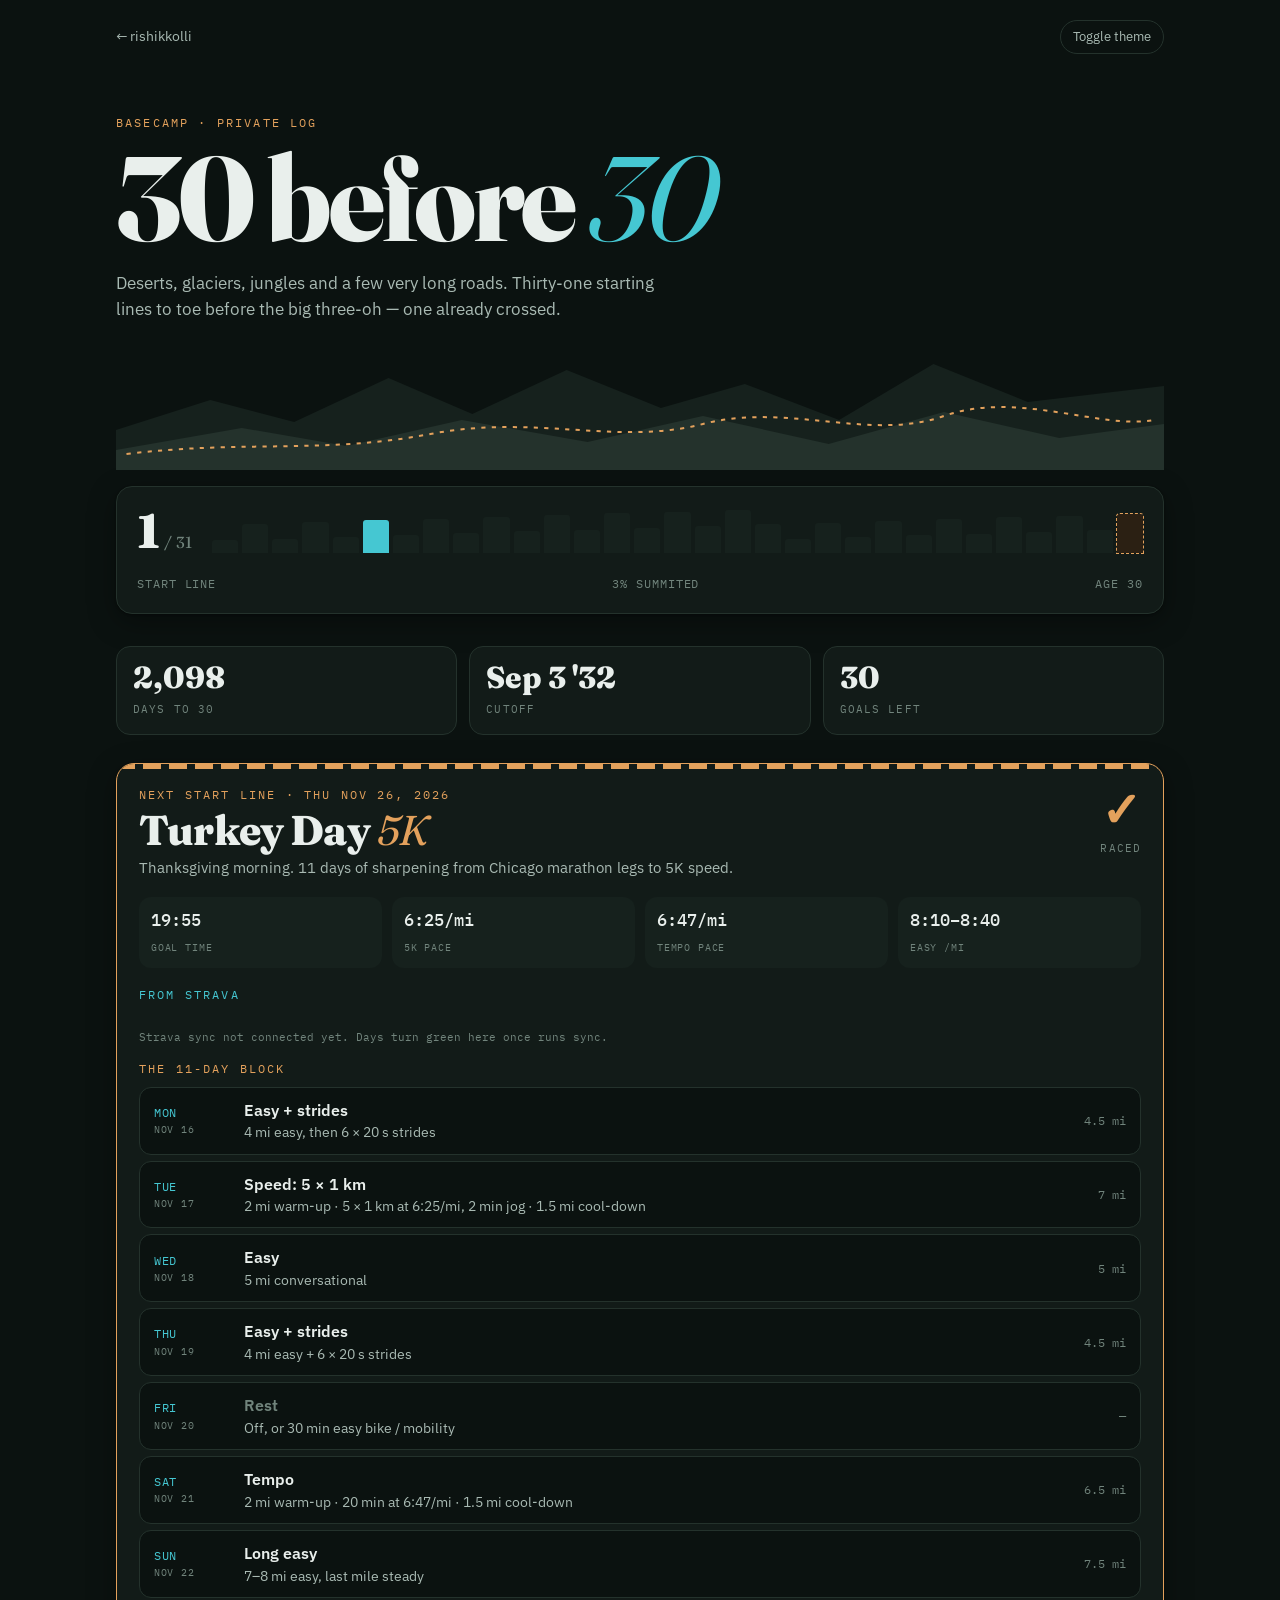
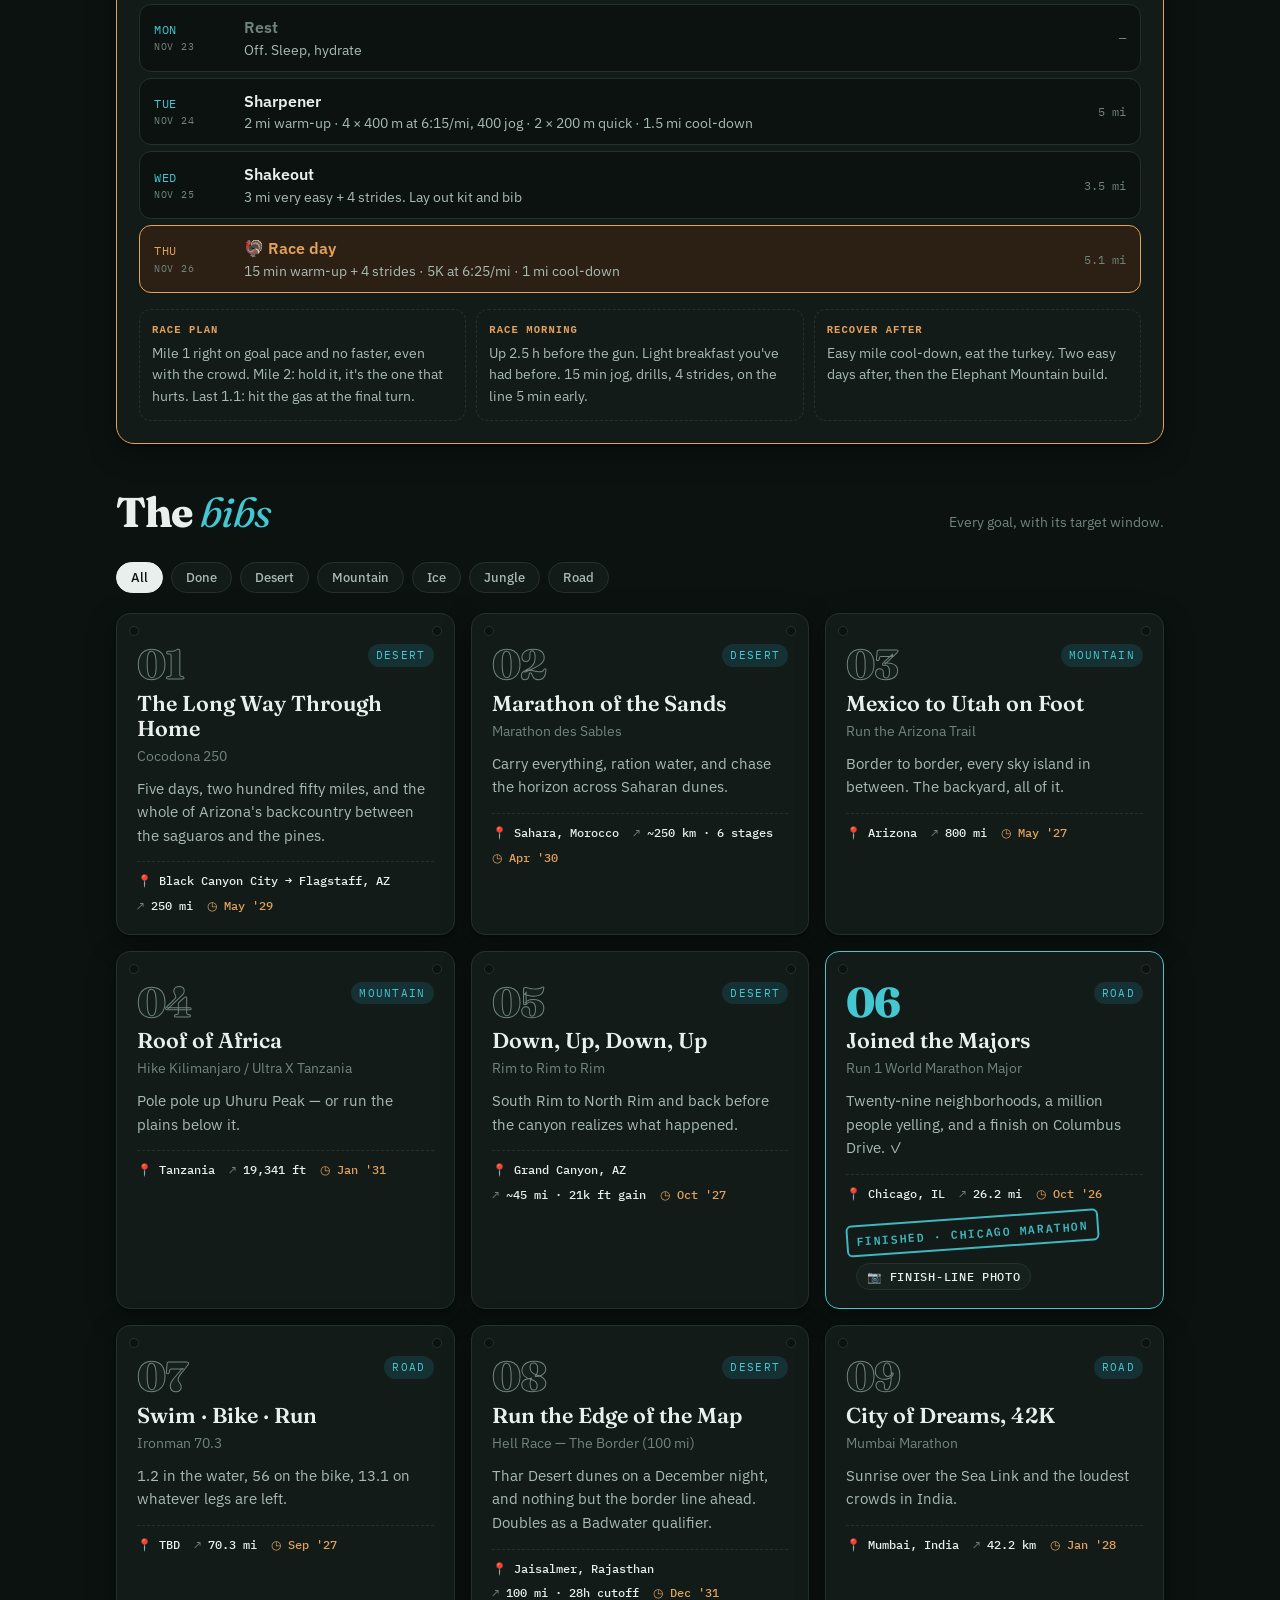
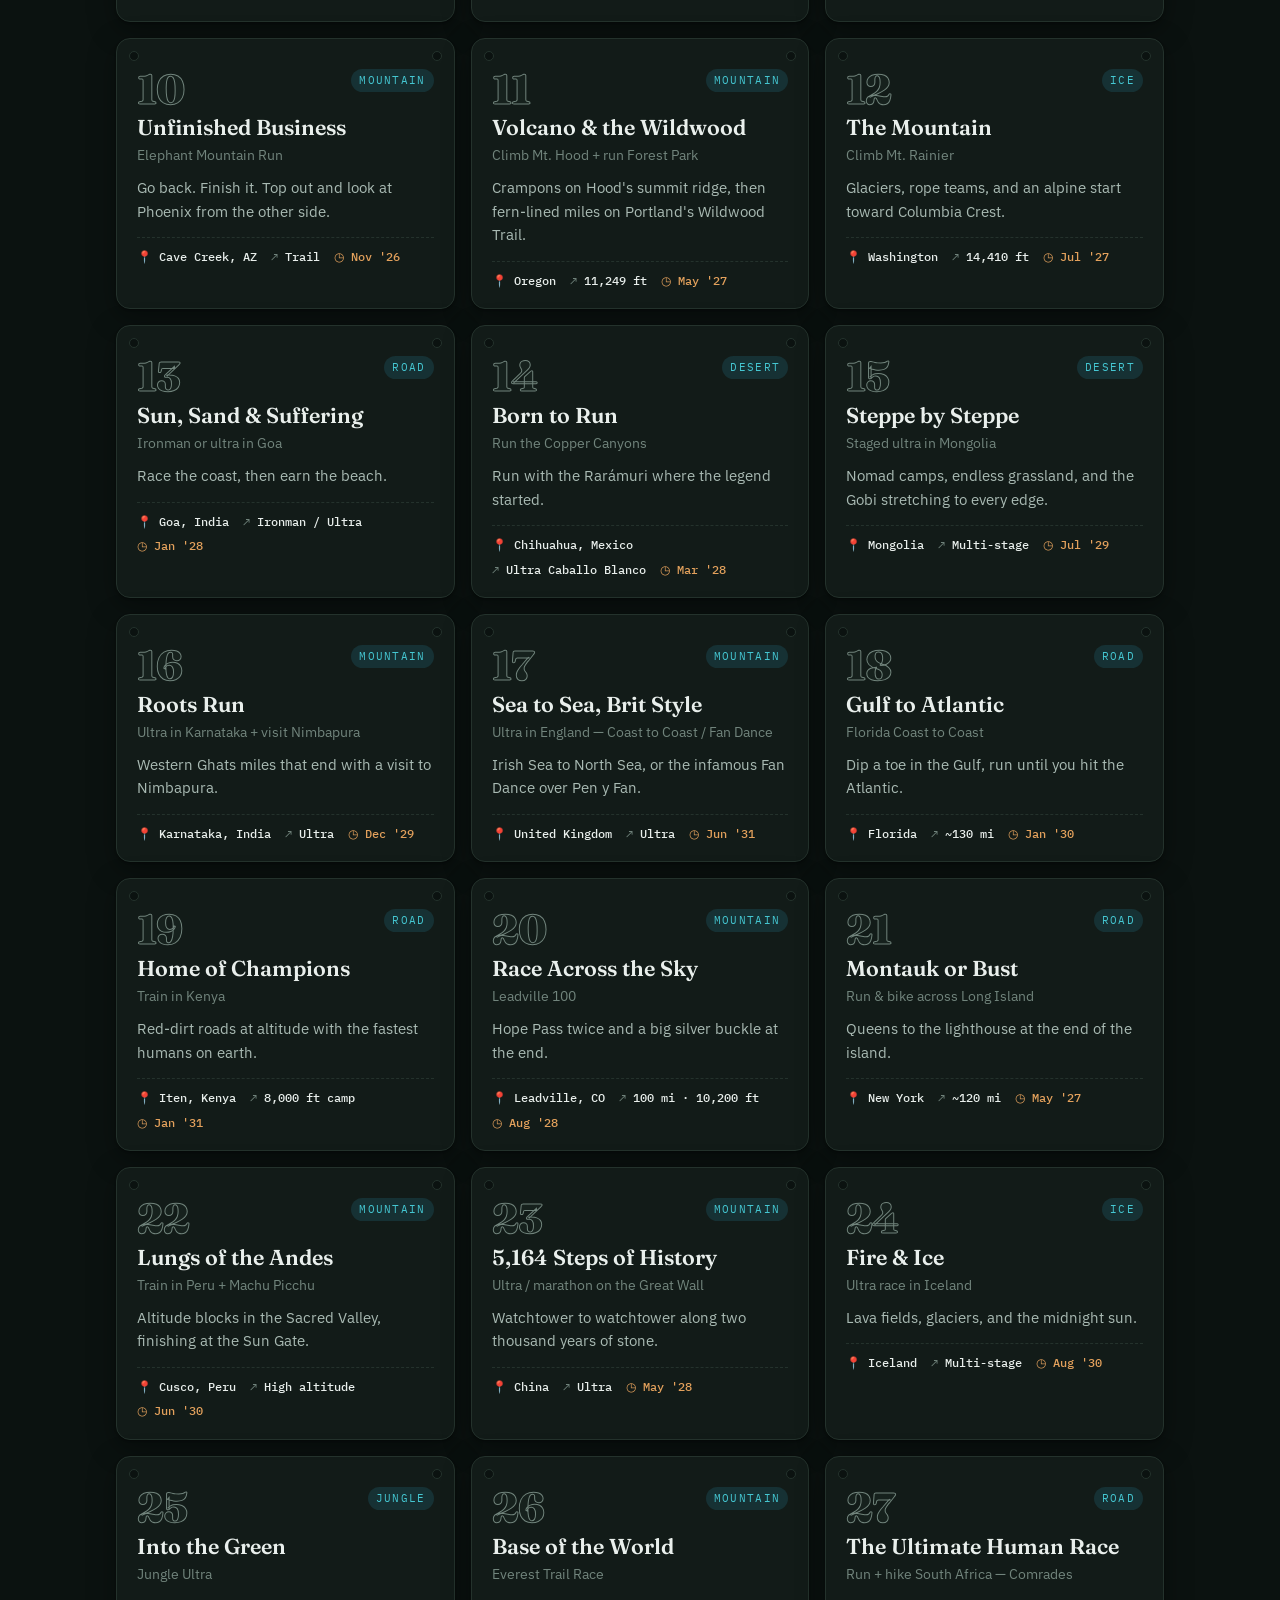
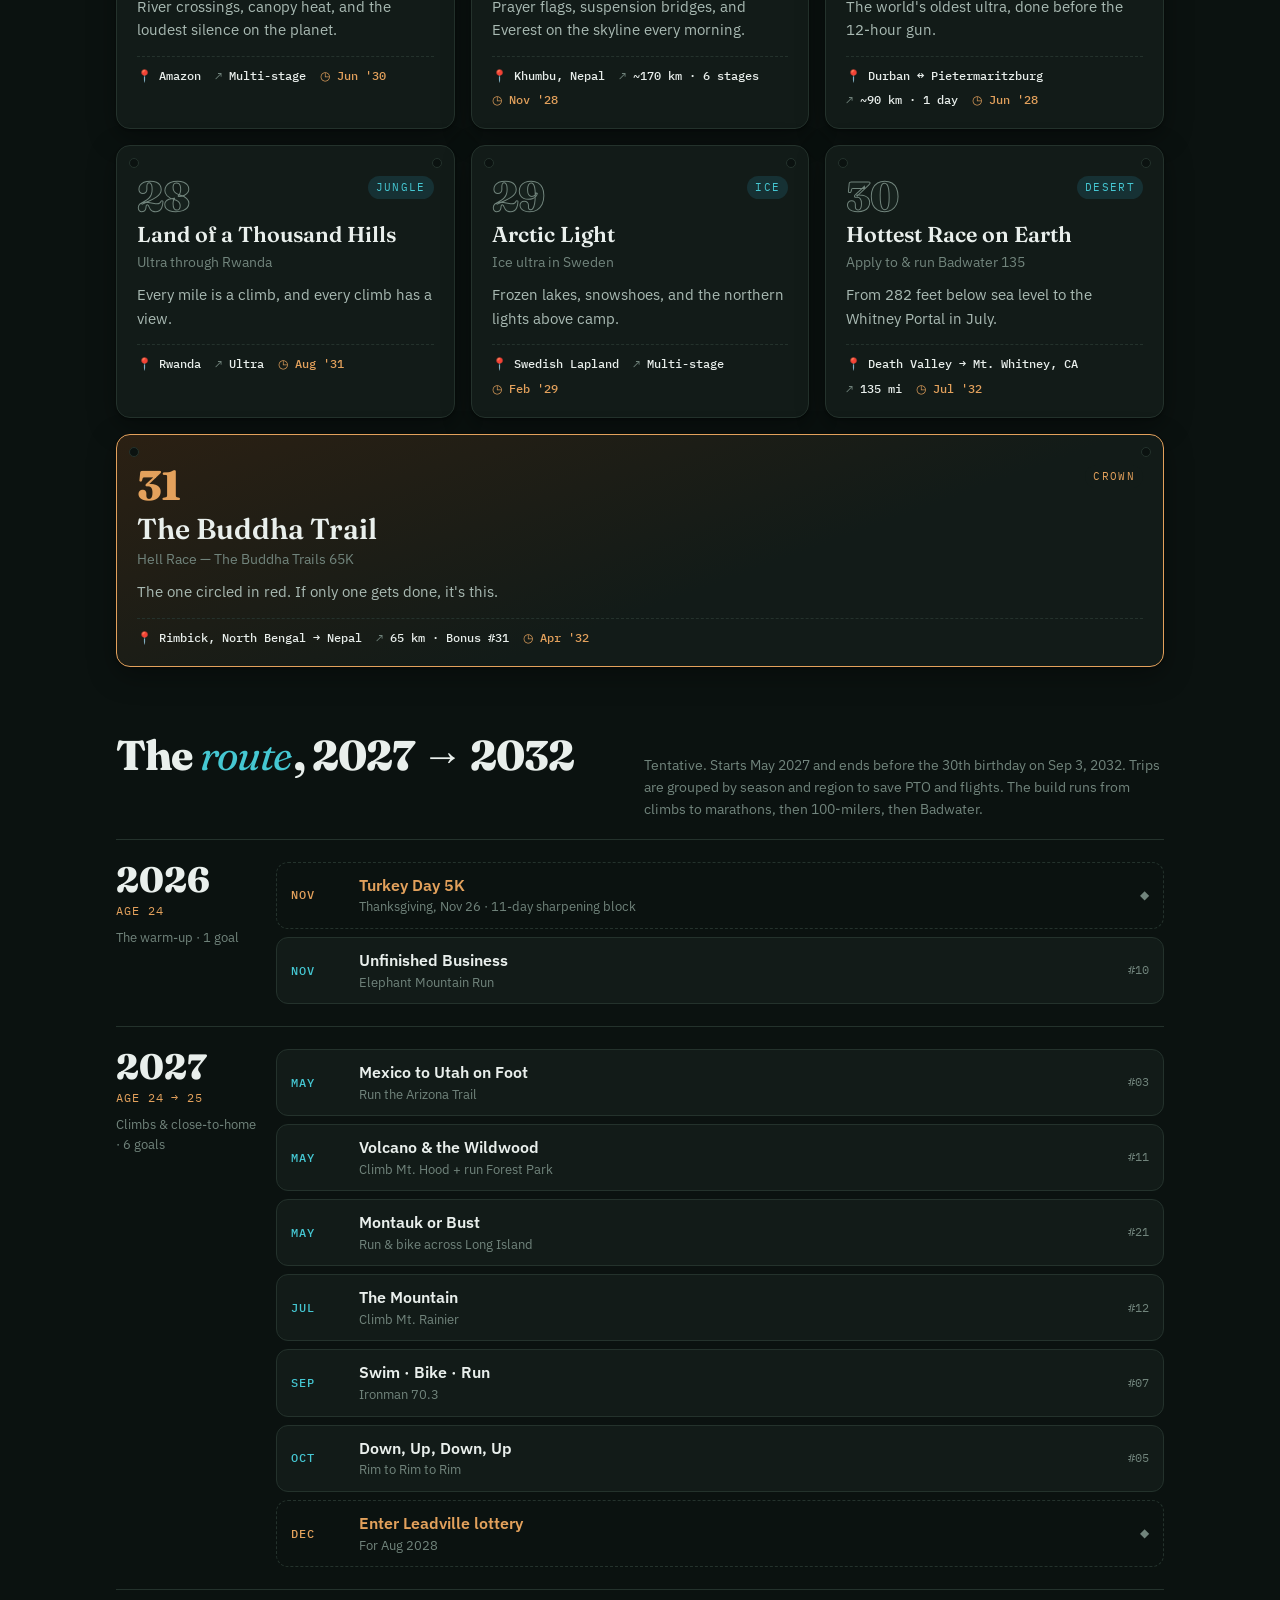
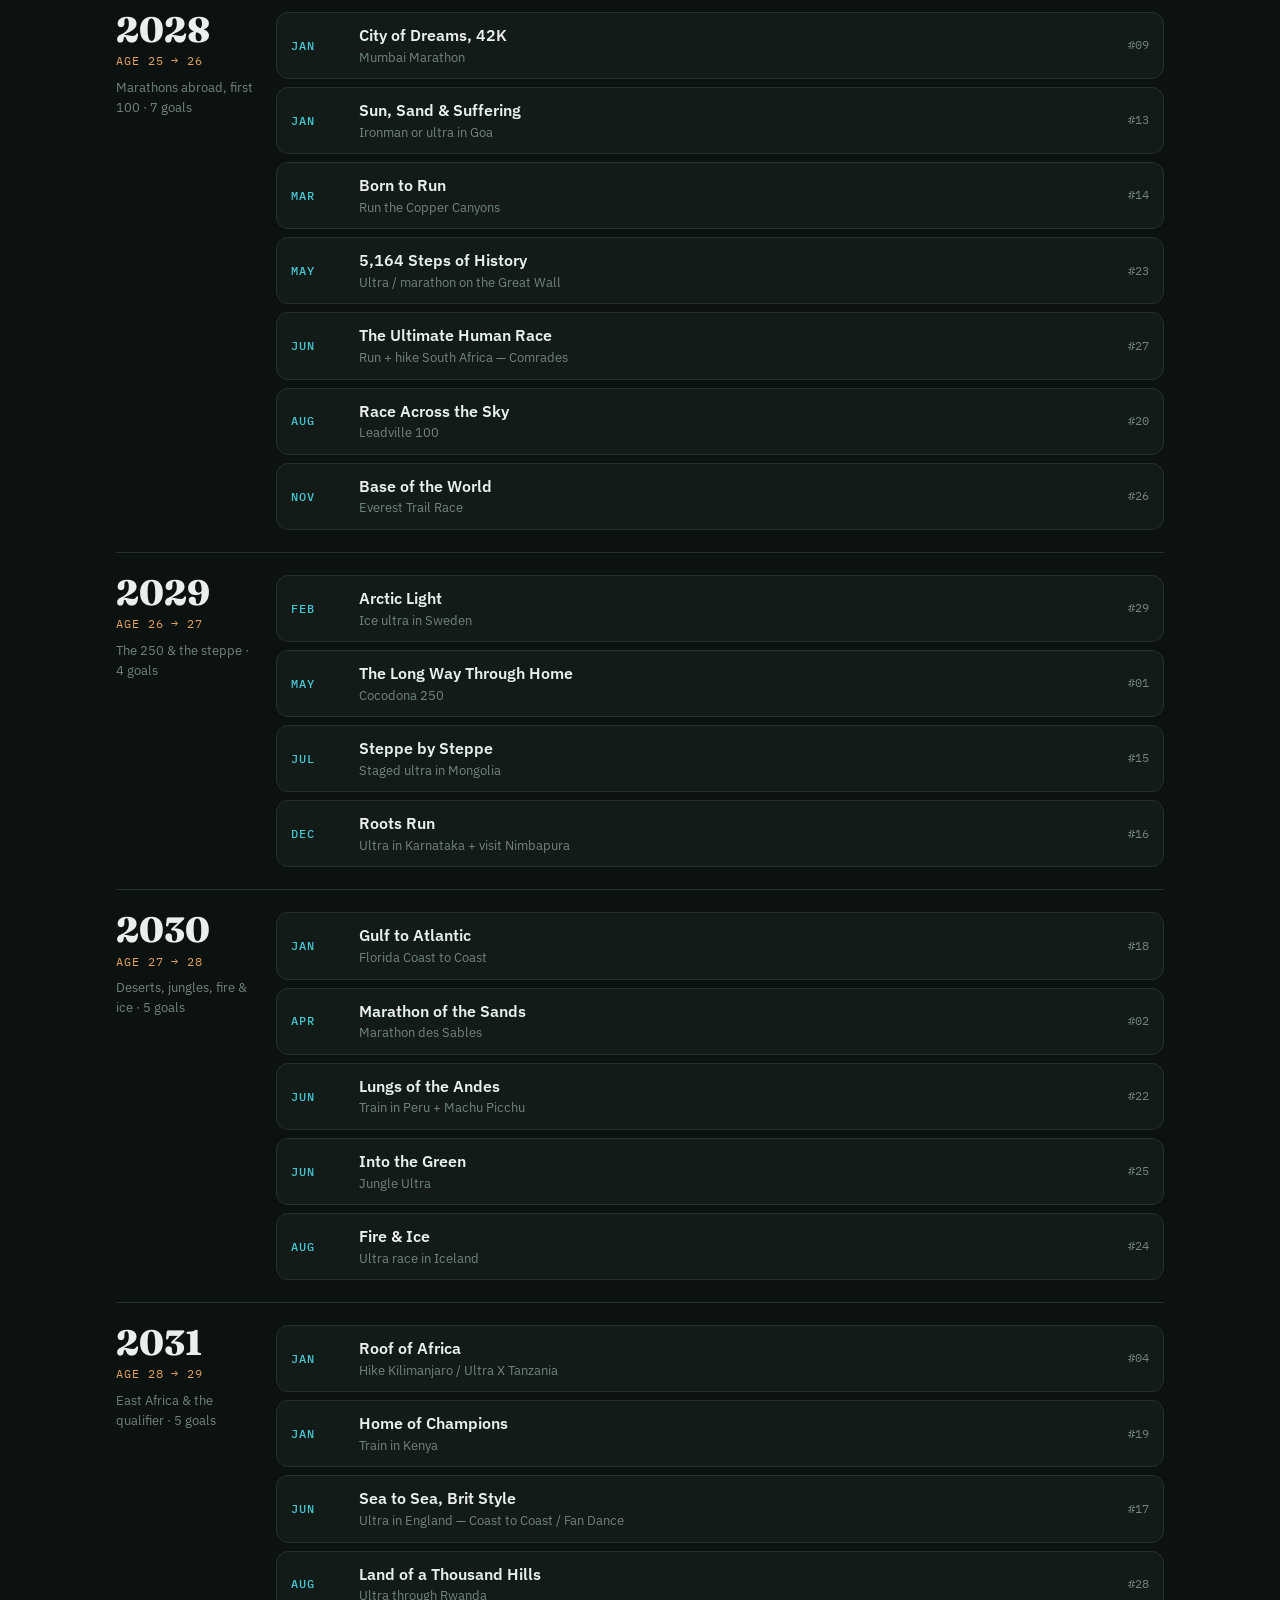
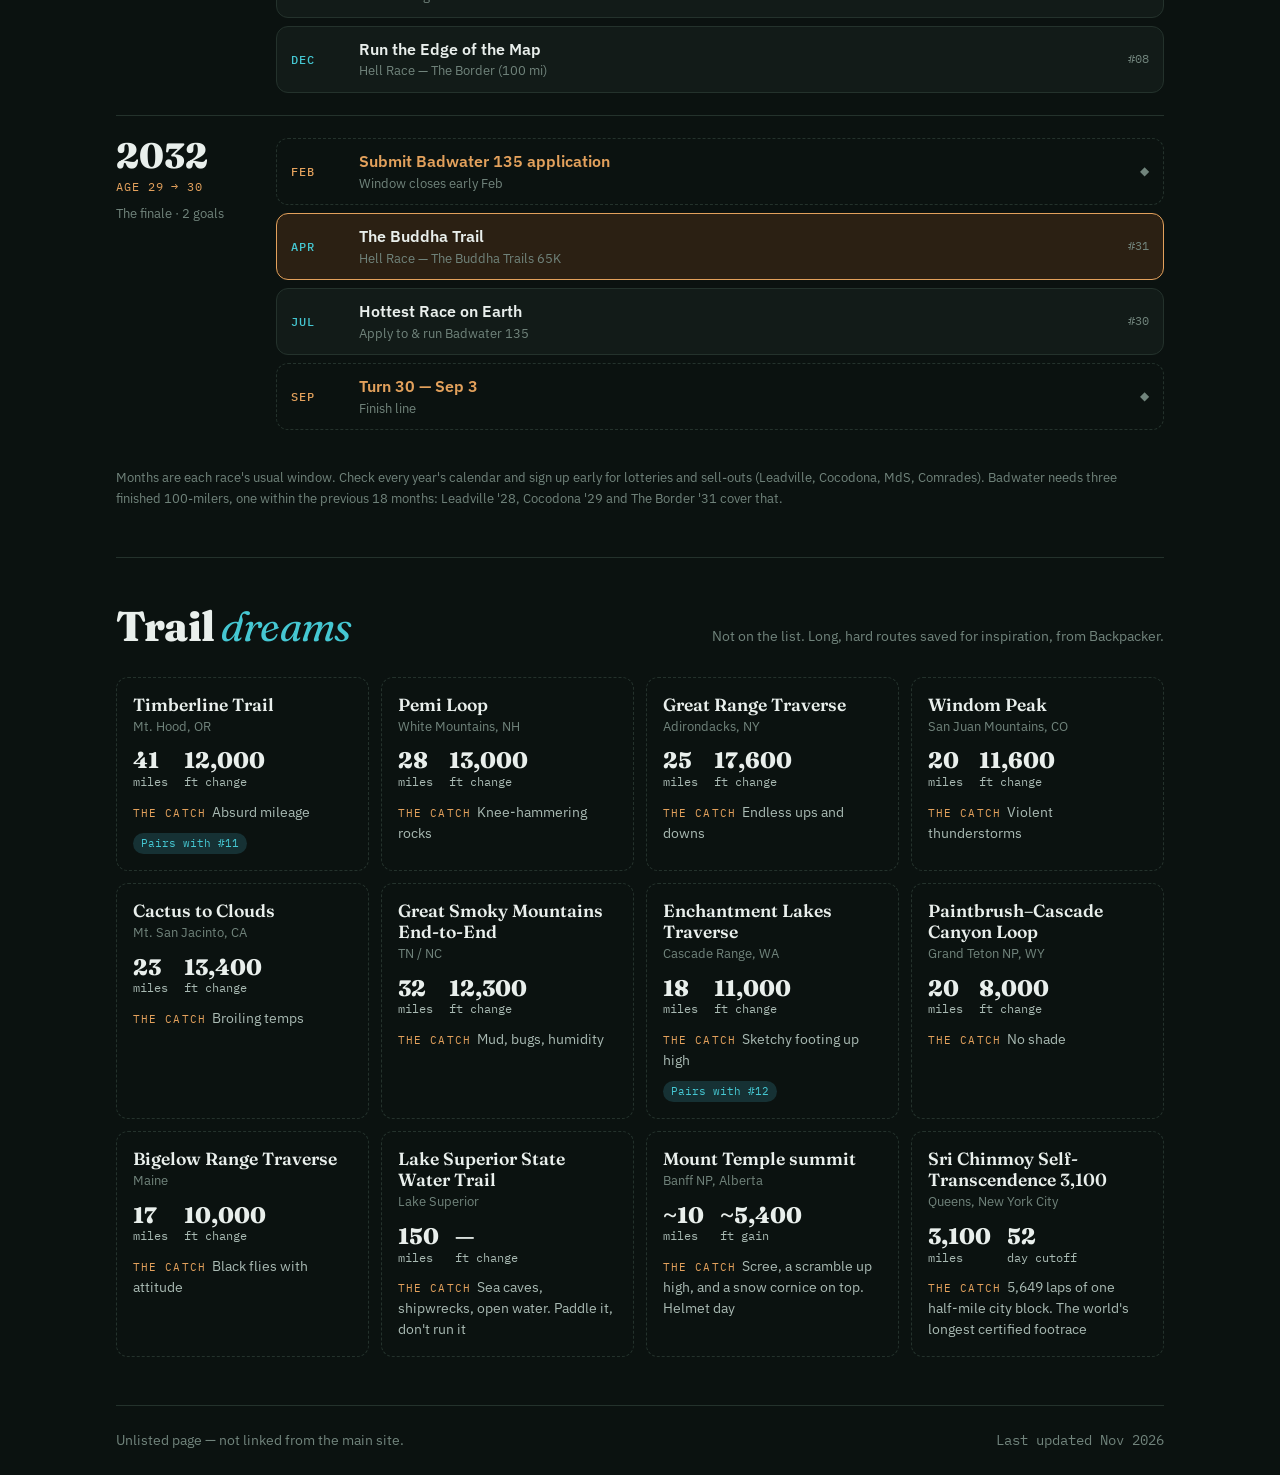
==== commit d16df518: "Basecamp: Thanksgiving 5K block, Strava stats panel Co-Authored-By: Claude Opus 5.5 <noreply@anthrop" ====
--- a/basecamp/index.html
+++ b/basecamp/index.html
@@ -162,6 +162,47 @@
   .plan-link{display:inline-flex;margin:14px 0 0 10px;font:500 .72rem "IBM Plex Mono",monospace;letter-spacing:.06em;text-transform:uppercase;color:var(--amber);border:1px solid var(--amber);border-radius:999px;padding:5px 10px;text-decoration:none}
   .plan-link:hover{background:var(--amber-tint)}
 
+  /* next race block */
+  .race{background:var(--surface);border:1px solid var(--amber);border-radius:18px;box-shadow:var(--shadow);padding:22px;margin:0 0 36px;position:relative;overflow:hidden}
+  .race::before{content:"";position:absolute;inset:0 0 auto 0;height:5px;background:repeating-linear-gradient(90deg,var(--amber) 0 18px,transparent 18px 26px)}
+  .race-top{display:flex;justify-content:space-between;align-items:flex-start;gap:16px;flex-wrap:wrap}
+  .race h2{font-family:"Fraunces",serif;font-weight:800;font-size:clamp(1.8rem,5vw,2.6rem);letter-spacing:-.02em;margin:6px 0 4px;line-height:1}
+  .race h2 em{font-style:italic;font-weight:400;color:var(--amber)}
+  .race .sub{color:var(--ink-soft);margin:0;font-size:.95rem}
+  .tminus{text-align:right}
+  .tminus b{display:block;font-family:"Fraunces",serif;font-size:3rem;font-weight:800;line-height:1;color:var(--amber)}
+  .tminus span{font-family:"IBM Plex Mono",monospace;font-size:.7rem;letter-spacing:.1em;text-transform:uppercase;color:var(--ink-faint)}
+  .targets{display:grid;grid-template-columns:repeat(4,1fr);gap:10px;margin:18px 0}
+  .targets div{background:var(--surface-2);border-radius:12px;padding:10px 12px}
+  .targets b{display:block;font-family:"IBM Plex Mono",monospace;font-size:1.05rem;font-weight:500;color:var(--ink)}
+  .targets span{font-family:"IBM Plex Mono",monospace;font-size:.64rem;letter-spacing:.08em;text-transform:uppercase;color:var(--ink-faint)}
+  .sstats{display:grid;grid-template-columns:repeat(4,1fr);gap:10px;margin:6px 0 18px}
+  .sstats div{border:1px solid var(--line);border-radius:12px;padding:10px 12px}
+  .sstats b{display:block;font-family:"Fraunces",serif;font-size:1.6rem;font-weight:800;line-height:1.1}
+  .sstats span{font-family:"IBM Plex Mono",monospace;font-size:.64rem;letter-spacing:.08em;text-transform:uppercase;color:var(--ink-faint)}
+  .weeks{display:flex;gap:6px;align-items:flex-end;height:70px;margin:4px 0 4px}
+  .weeks div{flex:1;display:flex;flex-direction:column;align-items:center;gap:4px;height:100%;justify-content:flex-end}
+  .weeks i{display:block;width:100%;background:var(--accent);border-radius:4px 4px 0 0;min-height:2px}
+  .weeks small{font-family:"IBM Plex Mono",monospace;font-size:.6rem;color:var(--ink-faint)}
+  .sline{font-family:"IBM Plex Mono",monospace;font-size:.7rem;color:var(--ink-faint);margin:0 0 14px}
+  .days{list-style:none;margin:0;padding:0;display:grid;gap:6px}
+  .rday{display:grid;grid-template-columns:78px 1fr auto;gap:12px;align-items:center;border:1px solid var(--line);border-radius:12px;padding:10px 14px;background:var(--bg)}
+  .rday .dd{font-family:"IBM Plex Mono",monospace;font-size:.74rem;color:var(--accent);text-transform:uppercase;letter-spacing:.06em}
+  .rday .dd small{display:block;color:var(--ink-faint)}
+  .rday .w{font-weight:600}
+  .rday .w small{display:block;font-weight:400;color:var(--ink-soft);font-size:.85rem}
+  .rday .mi{font-family:"IBM Plex Mono",monospace;font-size:.78rem;color:var(--ink-faint);text-align:right;white-space:nowrap}
+  .rday.today{border-color:var(--accent);box-shadow:inset 3px 0 0 var(--accent)}
+  .rday.hit{border-color:var(--accent);background:var(--accent-tint)}
+  .rday.hit .mi{color:var(--accent)}
+  .rday.rest .w{color:var(--ink-faint)}
+  .rday.raceday{border-color:var(--amber);background:var(--amber-tint)}
+  .rday.raceday .dd,.rday.raceday .w{color:var(--amber)}
+  .rnotes{display:grid;grid-template-columns:repeat(3,1fr);gap:10px;margin-top:16px}
+  .rnotes div{border:1px dashed var(--line);border-radius:12px;padding:12px;font-size:.88rem;color:var(--ink-soft)}
+  .rnotes b{display:block;font-family:"IBM Plex Mono",monospace;font-size:.66rem;letter-spacing:.1em;text-transform:uppercase;color:var(--amber);margin-bottom:4px}
+  @media (max-width:640px){.targets,.sstats{grid-template-columns:repeat(2,1fr)}.rnotes{grid-template-columns:1fr}.rday{grid-template-columns:58px 1fr;}.rday .mi{grid-column:2;text-align:left}.tminus{text-align:left}}
+
   footer{border-top:1px solid var(--line);padding:24px 0 48px;color:var(--ink-faint);font-size:.85rem;display:flex;justify-content:space-between;flex-wrap:wrap;gap:8px}
   @media (max-width:640px){.yr-row{grid-template-columns:1fr;gap:12px}.yr-h{position:static}.stop{grid-template-columns:44px 1fr auto;padding:10px 12px}.clock b{font-size:1.4rem}}
   @media (max-width:520px){.progress{grid-template-columns:1fr}.track{height:32px}.grid{grid-template-columns:1fr}}
@@ -197,6 +238,33 @@
     <div><b id="cd-left">30</b><span>Goals left</span></div>
   </div>
 
+  <section class="race" id="race" aria-label="Next start line">
+    <div class="race-top">
+      <div>
+        <div class="eyebrow">Next start line · Thu Nov 26, 2026</div>
+        <h2>Turkey Day <em>5K</em></h2>
+        <p class="sub" id="race-sub">Thanksgiving morning. 11 days of sharpening from Chicago marathon legs to 5K speed.</p>
+      </div>
+      <div class="tminus"><b id="race-days">—</b><span id="race-days-l">days to go</span></div>
+    </div>
+
+    <div class="targets" id="targets"></div>
+
+    <div class="eyebrow" style="color:var(--accent)">From Strava</div>
+    <div class="sstats" id="sstats"></div>
+    <div class="weeks" id="weeks" aria-label="Weekly miles"></div>
+    <p class="sline" id="sline"></p>
+
+    <div class="eyebrow" style="margin-bottom:8px">The 11-day block</div>
+    <ul class="days" id="rdays"></ul>
+
+    <div class="rnotes">
+      <div><b>Race plan</b>Mile 1 right on goal pace and no faster, even with the crowd. Mile 2: hold it, it's the one that hurts. Last 1.1: hit the gas at the final turn.</div>
+      <div><b>Race morning</b>Up 2.5 h before the gun. Light breakfast you've had before. 15 min jog, drills, 4 strides, on the line 5 min early.</div>
+      <div><b>Recover after</b>Easy mile cool-down, eat the turkey. Two easy days after, then the Elephant Mountain build.</div>
+    </div>
+  </section>
+
   <div class="sec">
     <h2>The <em>bibs</em></h2>
     <p>Every goal, with its target window.</p>
@@ -223,7 +291,7 @@
 
   <footer>
     <span>Unlisted page — not linked from the main site.</span>
-    <span class="mono">Last updated Oct 2026</span>
+    <span class="mono">Last updated Nov 2026</span>
   </footer>
 </div>
 
@@ -345,7 +413,7 @@
     2032:['Age 29 → 30','The finale']
   };
   const extra = [
-    {when:'2026-10', t:'Arizona Trail in progress', sub:'Running sections now through May 2027', ms:true},
+    {when:'2026-11', t:'Turkey Day 5K', sub:'Thanksgiving, Nov 26 · 11-day sharpening block', ms:true},
     {when:'2027-12', t:'Enter Leadville lottery', sub:'For Aug 2028', ms:true},
     {when:'2032-02', t:'Submit Badwater 135 application', sub:'Window closes early Feb', ms:true},
     {when:'2032-09', t:'Turn 30 — Sep 3', sub:'Finish line', ms:true}
@@ -368,6 +436,86 @@
     });
     row.appendChild(ul); box.appendChild(row);
   });
+})();
+
+// next race: Thanksgiving 5K block + Strava stats
+(function(){
+  const RACE = { date:'2026-11-26', name:'Turkey Day 5K', goalSec: 19*60+55 }; // goal from the 3:12 marathon PR (Riegel ≈ 20:00)
+  // Snapshot read from Strava on Nov 15, 2026; replaced by strava.json once the nightly sync has secrets.
+  const SNAP = null;
+  const MI = 3.10686;
+  const mmss = s => { s = Math.round(s); return Math.floor(s/60) + ':' + String(s%60).padStart(2,'0'); };
+  const gp = RACE.goalSec / MI; // sec per mile
+  document.getElementById('targets').innerHTML = [
+    [mmss(RACE.goalSec), 'Goal time'], [mmss(gp)+'/mi', '5K pace'],
+    [mmss(gp+22)+'/mi', 'Tempo pace'], [mmss(gp+105)+'–'+mmss(gp+135), 'Easy /mi']
+  ].map(x=>`<div><b>${x[0]}</b><span>${x[1]}</span></div>`).join('');
+
+  const P = n => mmss(gp + n);
+  const plan = [
+    ['2026-11-16','Easy + strides', `4 mi easy, then 6 × 20 s strides`, 4.5],
+    ['2026-11-17','Speed: 5 × 1 km', `2 mi warm-up · 5 × 1 km at ${P(0)}/mi, 2 min jog · 1.5 mi cool-down`, 7],
+    ['2026-11-18','Easy', `5 mi conversational`, 5],
+    ['2026-11-19','Easy + strides', `4 mi easy + 6 × 20 s strides`, 4.5],
+    ['2026-11-20','Rest', `Off, or 30 min easy bike / mobility`, 0],
+    ['2026-11-21','Tempo', `2 mi warm-up · 20 min at ${P(22)}/mi · 1.5 mi cool-down`, 6.5],
+    ['2026-11-22','Long easy', `7–8 mi easy, last mile steady`, 7.5],
+    ['2026-11-23','Rest', `Off. Sleep, hydrate`, 0],
+    ['2026-11-24','Sharpener', `2 mi warm-up · 4 × 400 m at ${P(-10)}/mi, 400 jog · 2 × 200 m quick · 1.5 mi cool-down`, 5],
+    ['2026-11-25','Shakeout', `3 mi very easy + 4 strides. Lay out kit and bib`, 3.5],
+    ['2026-11-26','🦃 Race day', `15 min warm-up + 4 strides · 5K at ${P(0)}/mi · 1 mi cool-down`, 5.1]
+  ];
+
+  const pad = n=>String(n).padStart(2,'0');
+  const iso = d=>d.getFullYear()+'-'+pad(d.getMonth()+1)+'-'+pad(d.getDate());
+  const today = iso(new Date());
+  const WD = ['Sun','Mon','Tue','Wed','Thu','Fri','Sat'];
+  const toD = s=>{const [y,m,d]=s.split('-').map(Number);return new Date(y,m-1,d);};
+  const left = Math.round((toD(RACE.date) - toD(today)) / 864e5);
+  document.getElementById('race-days').textContent = left > 0 ? left : (left === 0 ? 'Today' : '✓');
+  document.getElementById('race-days-l').textContent = left > 0 ? (left===1?'day to go':'days to go') : (left===0?'race day':'raced');
+
+  function draw(days){
+    days = days || {};
+    document.getElementById('rdays').innerHTML = plan.map(p=>{
+      const d = toD(p[0]), got = days[p[0]], rest = !p[3], race = p[0]===RACE.date;
+      const cls = 'rday' + (p[0]===today?' today':'') + (got?' hit':'') + (rest?' rest':'') + (race?' raceday':'');
+      const mi = got ? `✓ ${got.mi} mi` : (rest ? '—' : `${p[3]} mi`);
+      return `<li class="${cls}"><span class="dd">${WD[d.getDay()]}<small>Nov ${d.getDate()}</small></span><span class="w">${p[1]}<small>${p[2]}</small></span><span class="mi">${mi}</span></li>`;
+    }).join('');
+  }
+
+  function stats(data){
+    const days = data.days || {};
+    const keys = Object.keys(days).sort();
+    const sum = (from,to) => keys.filter(k=>k>=from&&k<=to).reduce((a,k)=>a+days[k].mi,0);
+    const runs = (from,to) => keys.filter(k=>k>=from&&k<=to).reduce((a,k)=>a+days[k].n,0);
+    const back = n => { const d = toD(today); d.setDate(d.getDate()-n); return iso(d); };
+    const monStart = s => { const d = toD(s); d.setDate(d.getDate() - ((d.getDay()+6)%7)); return iso(d); };
+    const longest = keys.filter(k=>k>=back(27)).reduce((m,k)=>Math.max(m,days[k].mi),0);
+    const last7 = sum(back(6), today), last28 = sum(back(27), today);
+    document.getElementById('sstats').innerHTML = [
+      [last7.toFixed(1), 'Miles · last 7 d'], [last28.toFixed(1), 'Miles · last 28 d'],
+      [runs(back(27), today), 'Runs · last 28 d'], [longest.toFixed(1), 'Longest · 28 d']
+    ].map(x=>`<div><b>${x[0]}</b><span>${x[1]}</span></div>`).join('');
+    const w0 = monStart(today), wk = [];
+    for (let i = 7; i >= 0; i--) { const s = toD(w0); s.setDate(s.getDate() - 7*i); const a = iso(s); const e = new Date(s); e.setDate(e.getDate()+6); wk.push([a, sum(a, iso(e))]); }
+    const max = Math.max(10, ...wk.map(w=>w[1]));
+    document.getElementById('weeks').innerHTML = wk.map(w=>{const d=toD(w[0]);return `<div title="Week of ${w[0]}: ${w[1].toFixed(1)} mi"><i style="height:${Math.round(w[1]/max*100)}%"></i><small>${d.getMonth()+1}/${d.getDate()}</small></div>`}).join('');
+    const up = data.updated ? new Date(data.updated) : null;
+    document.getElementById('sline').textContent = 'Weekly miles, last 8 weeks' + (up ? ' · synced ' + up.toLocaleDateString(undefined,{month:'short',day:'numeric'}) : '') + (data.note ? ' · ' + data.note : '');
+    draw(days);
+  }
+
+  draw();
+  fetch('strava.json', {cache:'no-store'}).then(r=>{ if(!r.ok) throw 0; return r.json(); })
+    .then(stats)
+    .catch(()=>{
+      if (SNAP) return stats(SNAP);
+      document.getElementById('sstats').innerHTML = '';
+      document.getElementById('weeks').style.display = 'none';
+      document.getElementById('sline').textContent = 'Strava sync not connected yet. Days turn green here once runs sync.';
+    });
 })();
 
 // trail dreams (inspiration only, not goals)
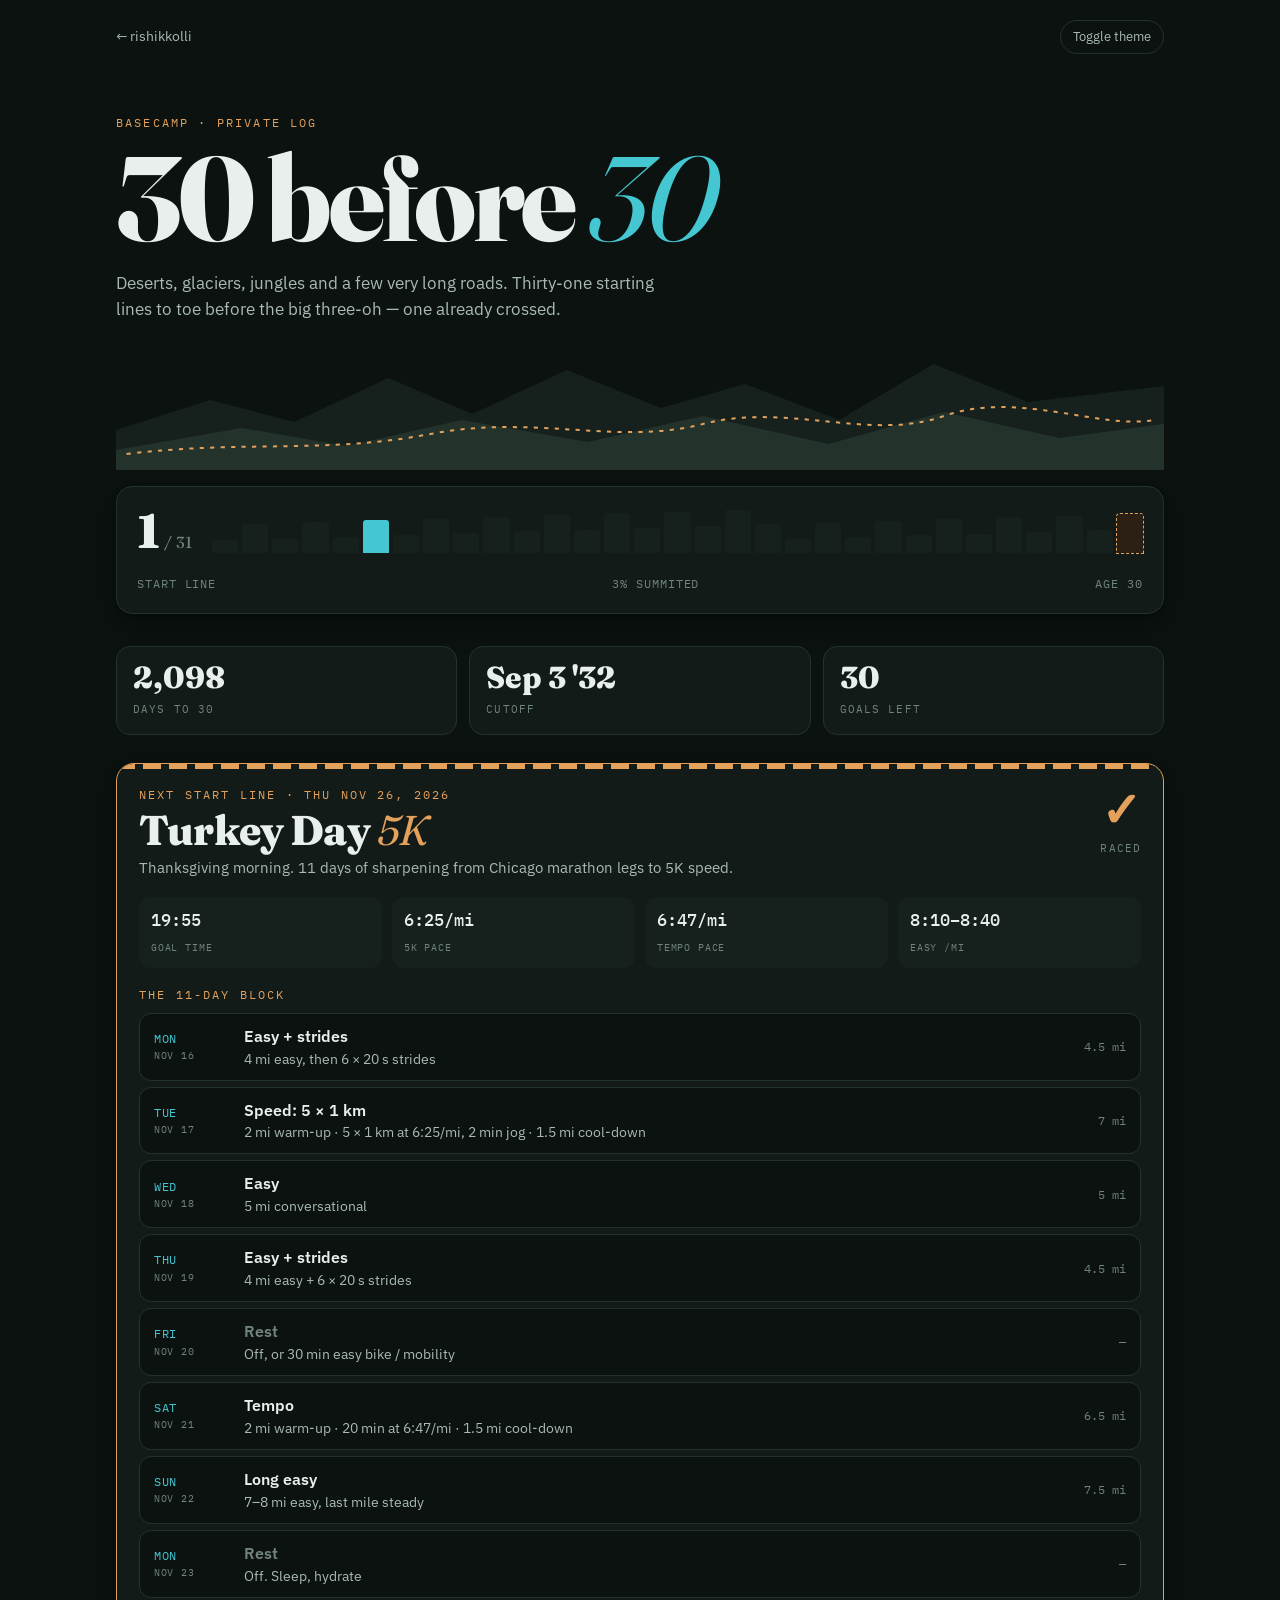
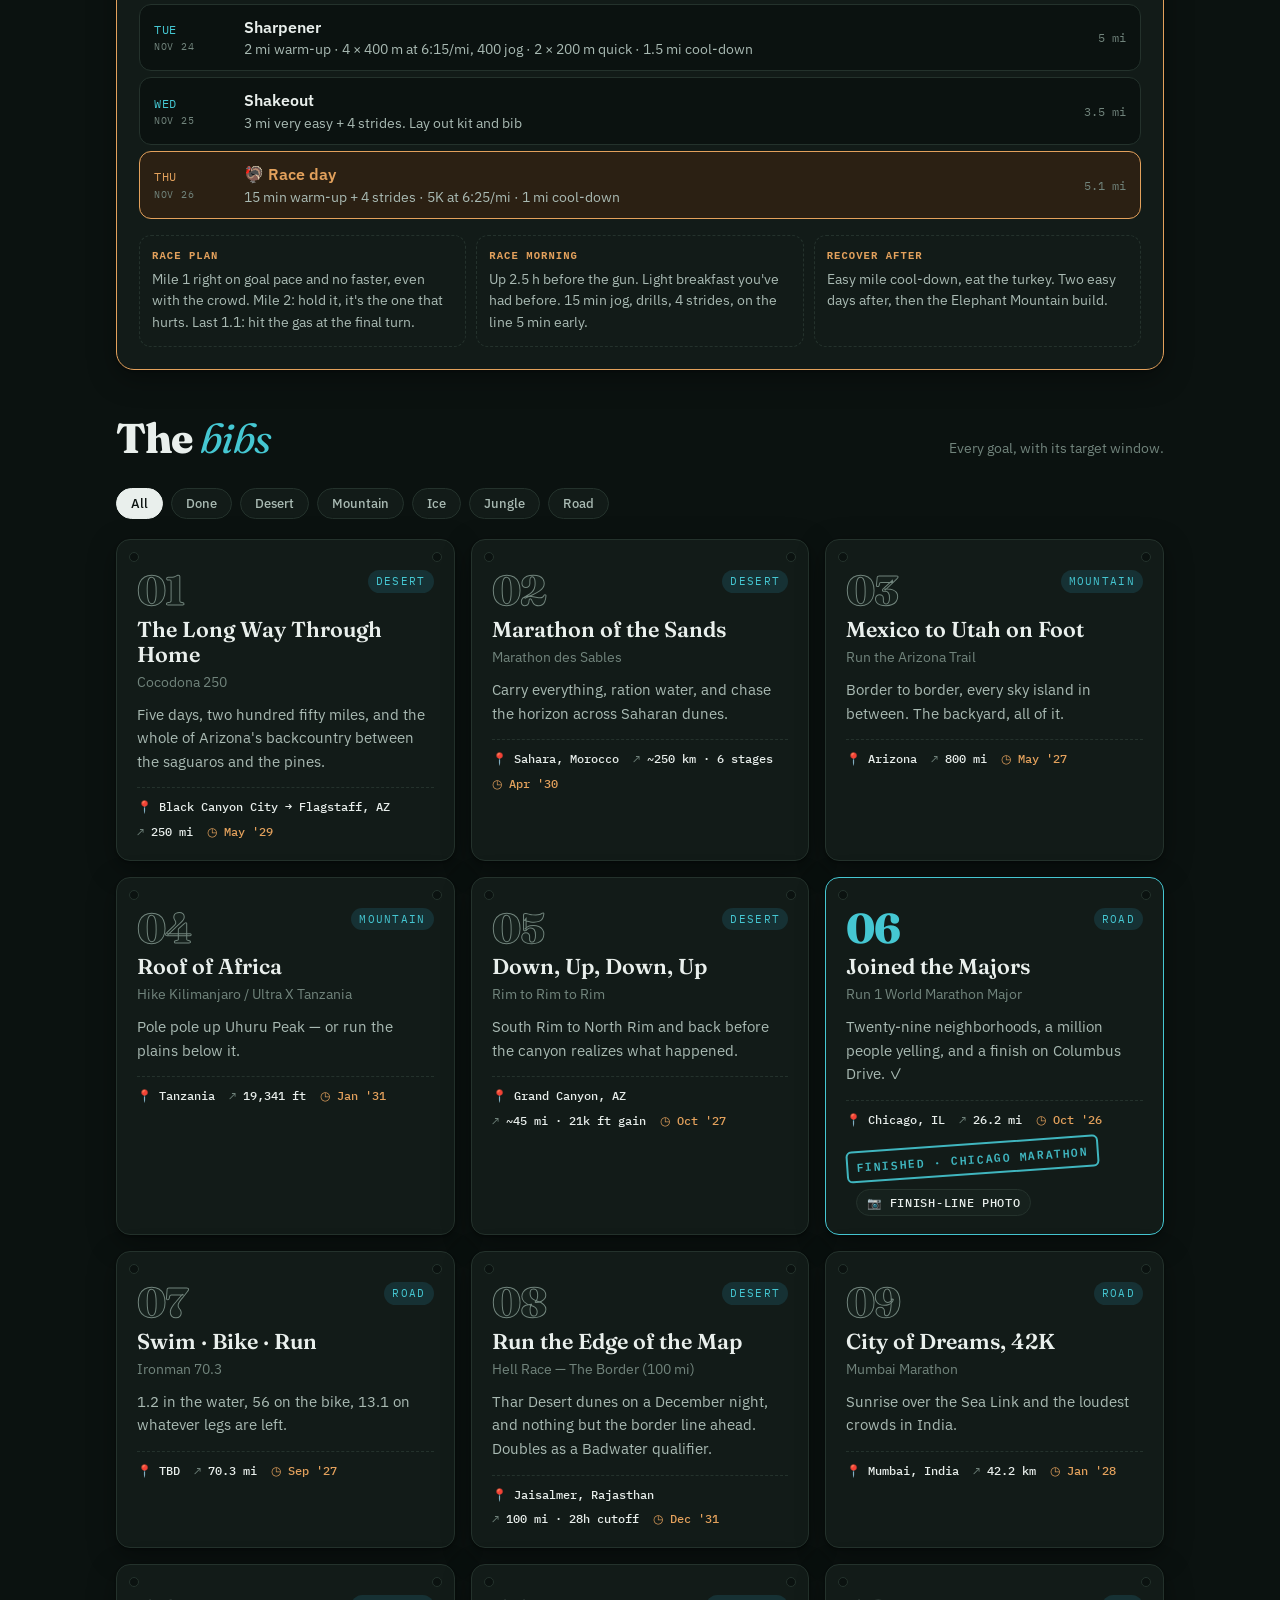
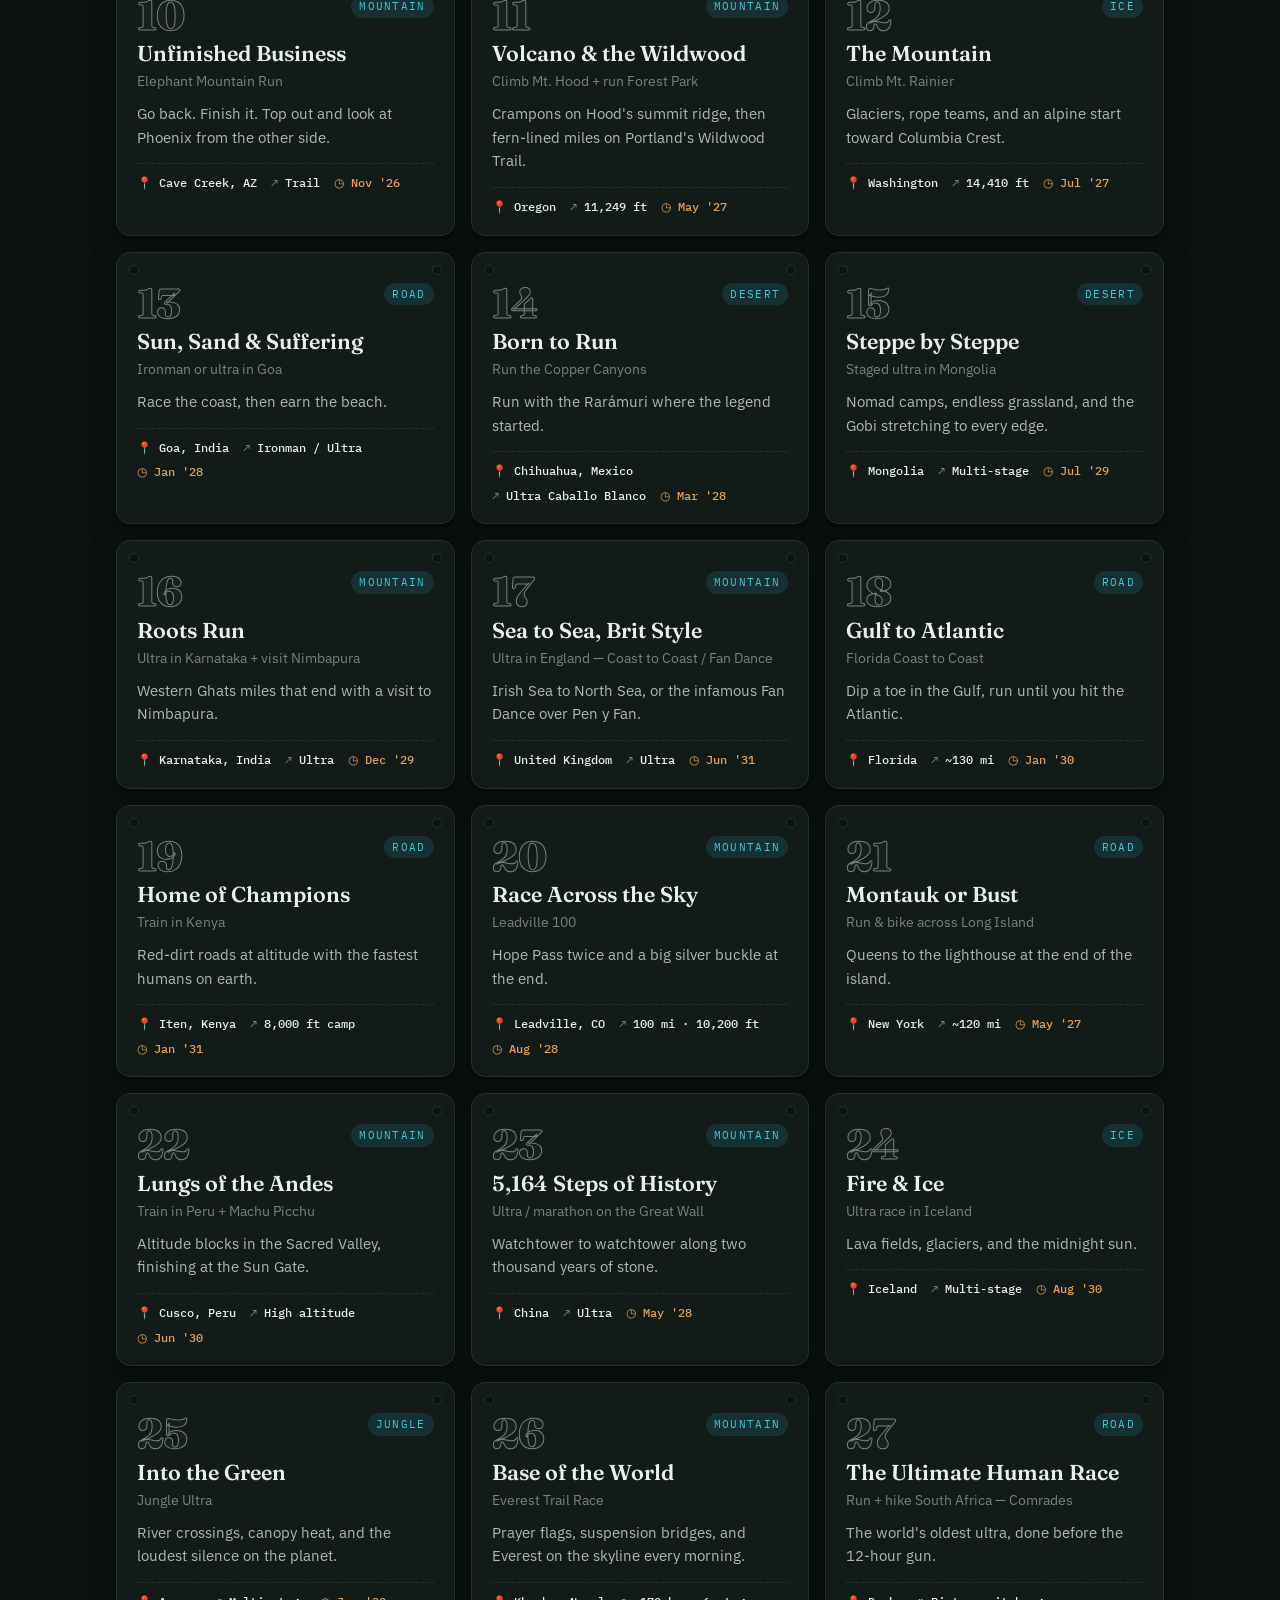
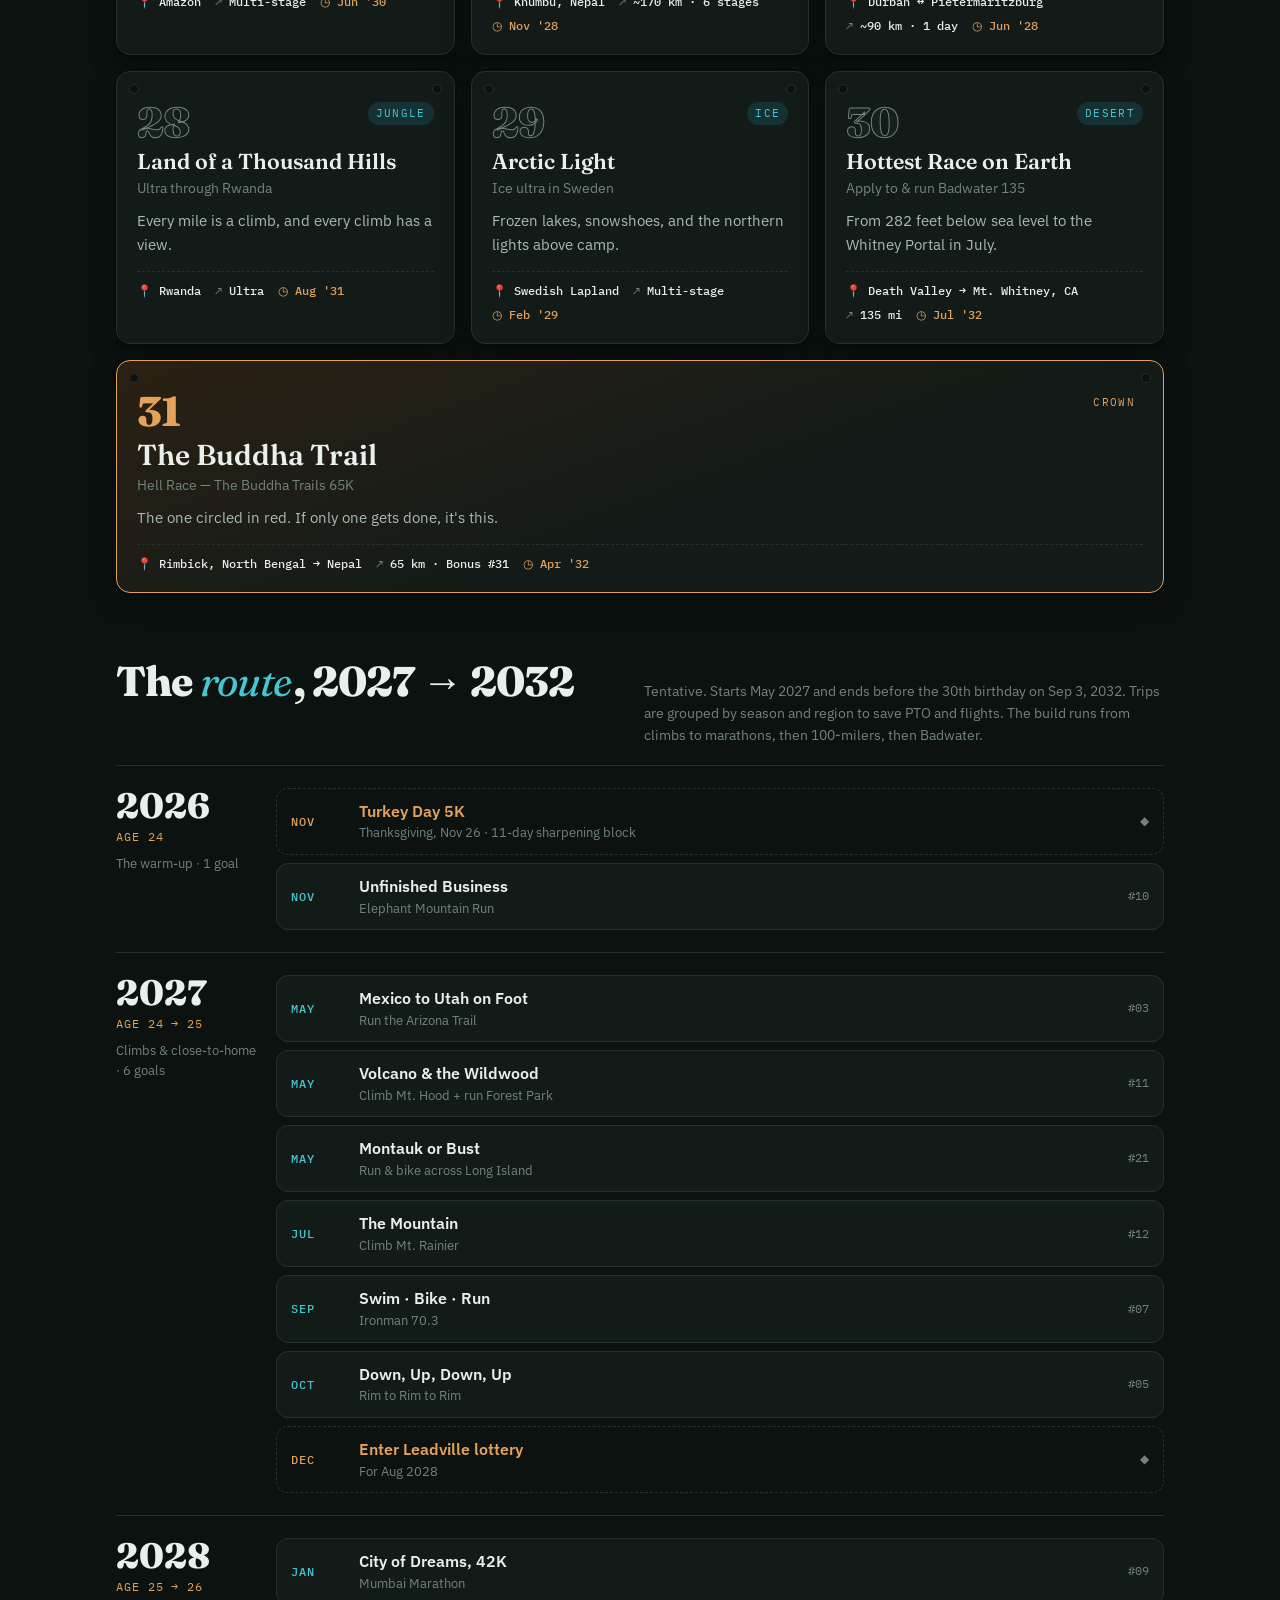
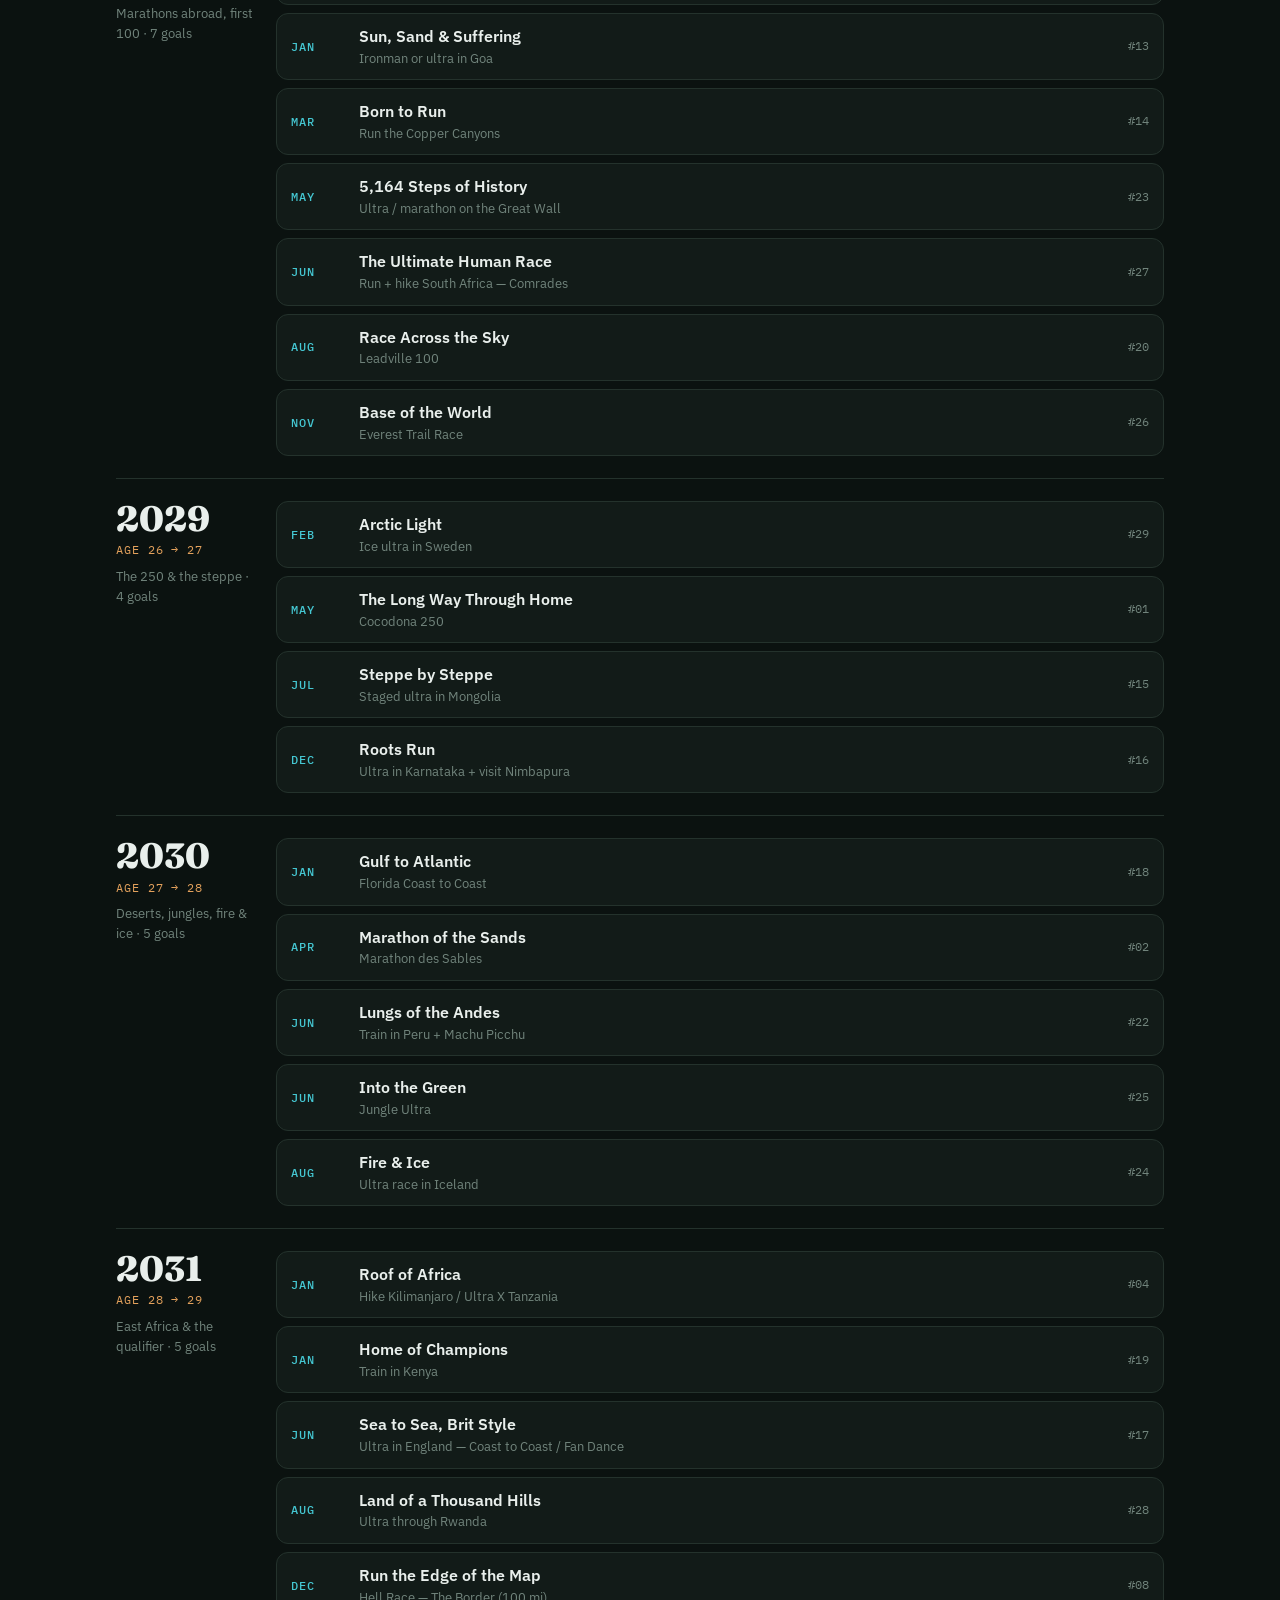
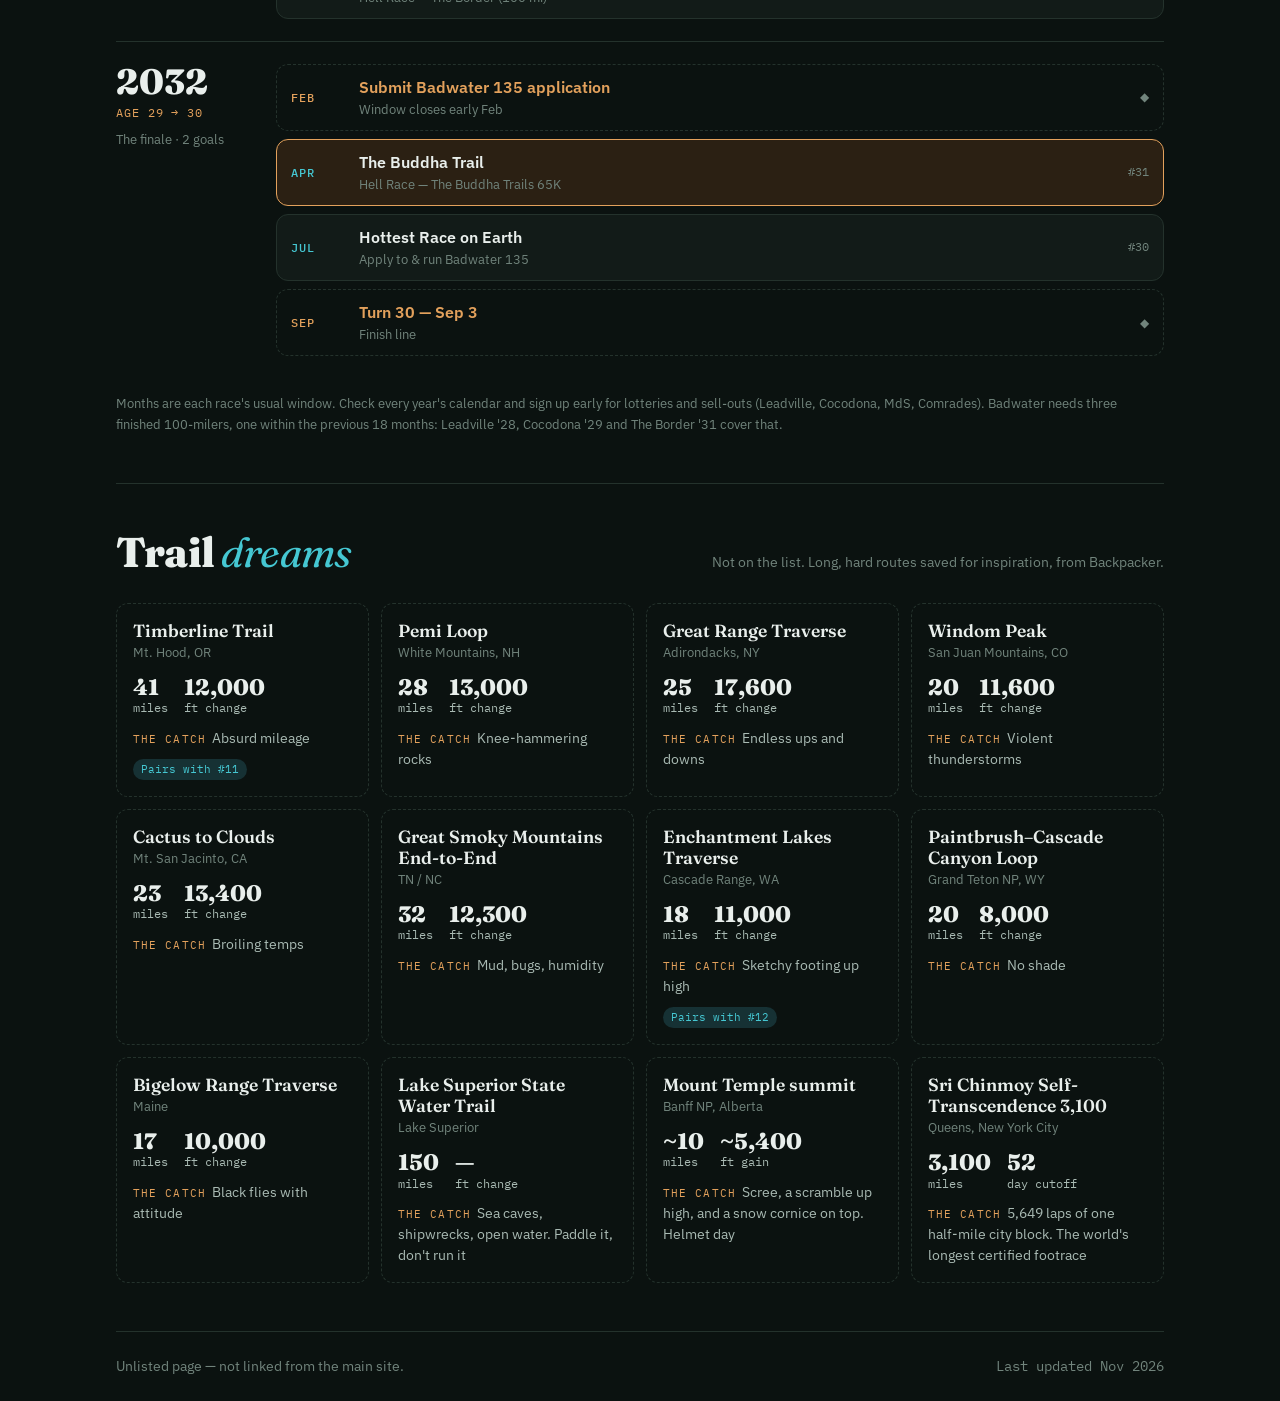
==== commit a34d998d: "Basecamp: remove Strava stats panel Co-Authored-By: Claude Opus 5.5 <noreply@anthropic.com> Claude-S" ====
--- a/basecamp/index.html
+++ b/basecamp/index.html
@@ -250,11 +250,6 @@
 
     <div class="targets" id="targets"></div>
 
-    <div class="eyebrow" style="color:var(--accent)">From Strava</div>
-    <div class="sstats" id="sstats"></div>
-    <div class="weeks" id="weeks" aria-label="Weekly miles"></div>
-    <p class="sline" id="sline"></p>
-
     <div class="eyebrow" style="margin-bottom:8px">The 11-day block</div>
     <ul class="days" id="rdays"></ul>
 
@@ -438,11 +433,9 @@
   });
 })();
 
-// next race: Thanksgiving 5K block + Strava stats
+// next race: Thanksgiving 5K block
 (function(){
   const RACE = { date:'2026-11-26', name:'Turkey Day 5K', goalSec: 19*60+55 }; // goal from the 3:12 marathon PR (Riegel ≈ 20:00)
-  // Snapshot read from Strava on Nov 15, 2026; replaced by strava.json once the nightly sync has secrets.
-  const SNAP = null;
   const MI = 3.10686;
   const mmss = s => { s = Math.round(s); return Math.floor(s/60) + ':' + String(s%60).padStart(2,'0'); };
   const gp = RACE.goalSec / MI; // sec per mile
@@ -485,37 +478,7 @@
     }).join('');
   }
 
-  function stats(data){
-    const days = data.days || {};
-    const keys = Object.keys(days).sort();
-    const sum = (from,to) => keys.filter(k=>k>=from&&k<=to).reduce((a,k)=>a+days[k].mi,0);
-    const runs = (from,to) => keys.filter(k=>k>=from&&k<=to).reduce((a,k)=>a+days[k].n,0);
-    const back = n => { const d = toD(today); d.setDate(d.getDate()-n); return iso(d); };
-    const monStart = s => { const d = toD(s); d.setDate(d.getDate() - ((d.getDay()+6)%7)); return iso(d); };
-    const longest = keys.filter(k=>k>=back(27)).reduce((m,k)=>Math.max(m,days[k].mi),0);
-    const last7 = sum(back(6), today), last28 = sum(back(27), today);
-    document.getElementById('sstats').innerHTML = [
-      [last7.toFixed(1), 'Miles · last 7 d'], [last28.toFixed(1), 'Miles · last 28 d'],
-      [runs(back(27), today), 'Runs · last 28 d'], [longest.toFixed(1), 'Longest · 28 d']
-    ].map(x=>`<div><b>${x[0]}</b><span>${x[1]}</span></div>`).join('');
-    const w0 = monStart(today), wk = [];
-    for (let i = 7; i >= 0; i--) { const s = toD(w0); s.setDate(s.getDate() - 7*i); const a = iso(s); const e = new Date(s); e.setDate(e.getDate()+6); wk.push([a, sum(a, iso(e))]); }
-    const max = Math.max(10, ...wk.map(w=>w[1]));
-    document.getElementById('weeks').innerHTML = wk.map(w=>{const d=toD(w[0]);return `<div title="Week of ${w[0]}: ${w[1].toFixed(1)} mi"><i style="height:${Math.round(w[1]/max*100)}%"></i><small>${d.getMonth()+1}/${d.getDate()}</small></div>`}).join('');
-    const up = data.updated ? new Date(data.updated) : null;
-    document.getElementById('sline').textContent = 'Weekly miles, last 8 weeks' + (up ? ' · synced ' + up.toLocaleDateString(undefined,{month:'short',day:'numeric'}) : '') + (data.note ? ' · ' + data.note : '');
-    draw(days);
-  }
-
   draw();
-  fetch('strava.json', {cache:'no-store'}).then(r=>{ if(!r.ok) throw 0; return r.json(); })
-    .then(stats)
-    .catch(()=>{
-      if (SNAP) return stats(SNAP);
-      document.getElementById('sstats').innerHTML = '';
-      document.getElementById('weeks').style.display = 'none';
-      document.getElementById('sline').textContent = 'Strava sync not connected yet. Days turn green here once runs sync.';
-    });
 })();
 
 // trail dreams (inspiration only, not goals)
